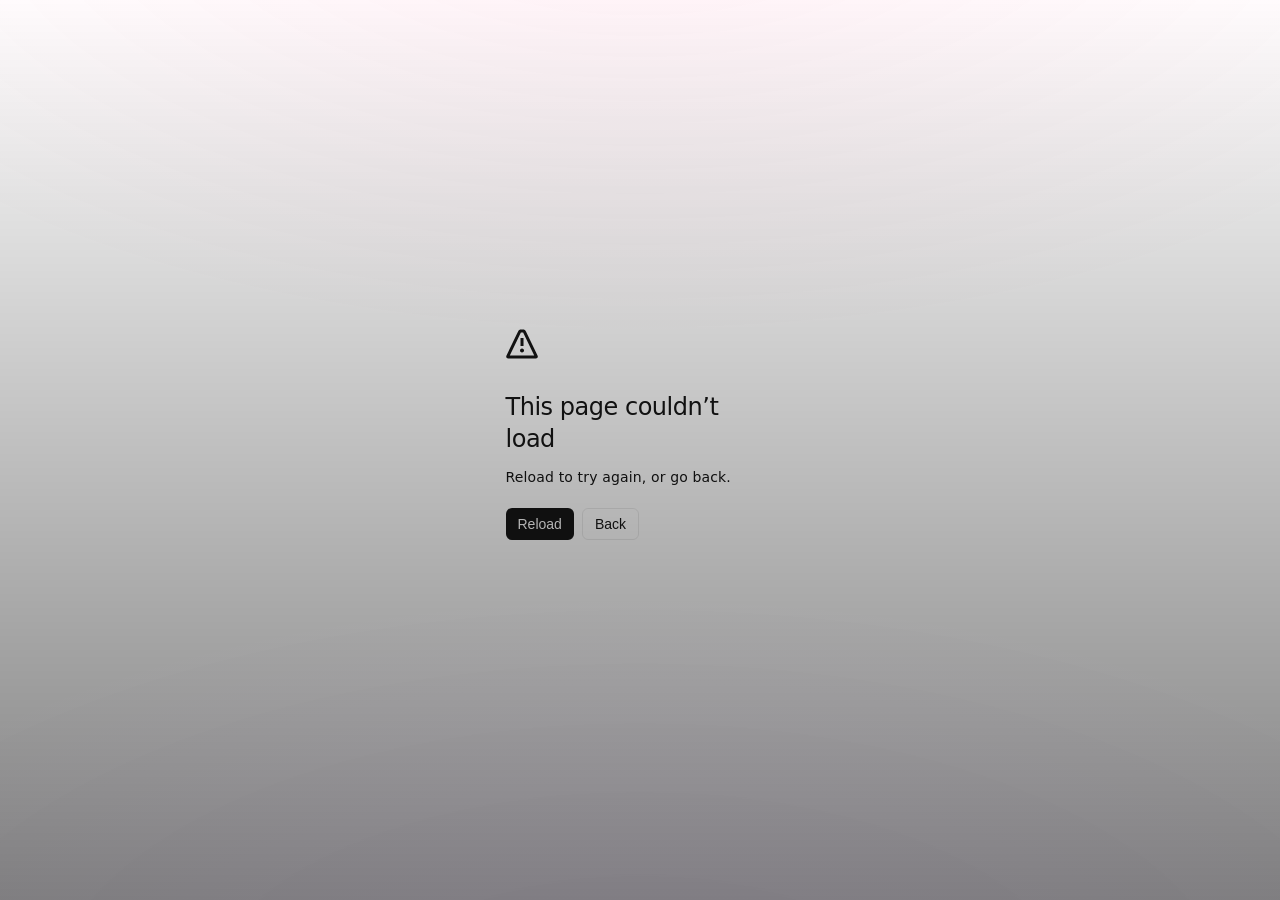
==== developers.html @ ccc4a50d "Rebuild: proper _next structure, all sections visible, rebranded to AVECOMP" ====
<!DOCTYPE html><html data-dpl-id="dpl_4vrrydsC8eCg8r6abQVV1kRPt4o2" lang="en" class="silkscreen_a22a62a6-module__aJgJsq__variable jetbrains_mono_f8290d5a-module__2Nw1lG__variable"><head><meta charSet="utf-8"/><meta name="viewport" content="width=device-width, initial-scale=1"/><link rel="preload" href="/_next/static/media/37f34e4fcce0f2d4-s.p.3dosikwwiz7p4.woff2" as="font" crossorigin="" type="font/woff2"/><link rel="preload" href="/_next/static/media/70bc3e132a0a741e-s.p.3t6q91iet4nsy.woff2" as="font" crossorigin="" type="font/woff2"/><link rel="preload" href="/_next/static/media/8ec783ae88469012-s.p.0twlw20dvfl-2.woff2" as="font" crossorigin="" type="font/woff2"/><link rel="stylesheet" href="/_next/static/chunks/0c4u307_1xtd0.css" data-precedence="next"/><link rel="preload" as="script" fetchPriority="low" href="/_next/static/chunks/10qk6v6416kh8.js"/><script src="/_next/static/chunks/27jktro2p5rq9.js" async=""></script><script src="/_next/static/chunks/2nykiepra7i1k.js" async=""></script><script src="/_next/static/chunks/1lla7pcicnp8l.js" async=""></script><script src="/_next/static/chunks/turbopack-0-gyr4a-q2vii.js" async=""></script><script src="/_next/static/chunks/0yl4ppgi7z8dh.js" async=""></script><script src="/_next/static/chunks/14mrh2-p_w84d.js" async=""></script><script src="/_next/static/chunks/1zsc6tpw-x_kq.js" async=""></script><meta name="next-size-adjust" content=""/><meta name="theme-color" content="#0a0410"/><title>Developers · AVECOMP</title><meta name="description" content="The AVECOMP API reference: every REST endpoint, the WebSocket worker protocol, the SSE TrainEvent sequence, code samples in curl / JS / python, and how to run a worker or self-host the coordinator."/><meta name="keywords" content="AVECOMP,decentralized fine-tuning,LoRA training network,GPU marketplace,$AVECOMP,pump.fun,distributed training"/><meta property="og:title" content="AVECOMP - Train your model on a GPU you don&#x27;t own"/><meta property="og:description" content="AVECOMP is a decentralized LoRA fine-tuning network. Submit a dataset and a base model; the network fine-tunes a LoRA on someone else&#x27;s GPU and streams the loss curve back. Settled in $AVECOMP on pump.fun."/><meta property="og:site_name" content="AVECOMP"/><meta property="og:locale" content="en_US"/><meta property="og:type" content="website"/><meta name="twitter:card" content="summary_large_image"/><meta name="twitter:title" content="AVECOMP - Train your model on a GPU you don&#x27;t own"/><meta name="twitter:description" content="AVECOMP is a decentralized LoRA fine-tuning network. Submit a dataset and a base model; the network fine-tunes a LoRA on someone else&#x27;s GPU and streams the loss curve back. Settled in $AVECOMP on pump.fun."/><link rel="icon" href="icon.png" sizes="256x256" type="image/png"/><link rel="apple-touch-icon" href="icon.png" sizes="180x180" type="image/png"/><script src="/_next/static/chunks/0cz1d0mv5g_q7.js" noModule=""></script></head><body><div hidden=""><!--$--><!--/$--></div><canvas class="rain" aria-hidden="true"></canvas><header class="nav"><div class="wrap nav-inner"><a class="logo" aria-label="AVECOMP home" href="index.html">AVECOMP<span class="sub">// GPU RWA</span></a><nav class="nav-links" aria-label="Primary"><a href="index.html">Home</a><a href="how-it-works.html">How it works</a><a href="run.html">Run</a><a class="active" aria-current="page" href="developers.html">Developers</a><a href="network.html">Network</a></nav><div class="nav-right"><a href="https://x.com/avecompcompute" target="_blank" rel="noreferrer" class="nav-social" aria-label="AVECOMP on X" title="@avecompcompute">𝕏</a><button class="btn btn-primary">connect wallet</button><button class="nav-toggle" aria-label="Toggle menu" aria-expanded="false">≡</button></div></div></header><main><section class="section" style="padding-top:48px"><div class="wrap"><p class="section-tag"><b>DEVELOPERS</b> · avecomp os v0.1 · api reference</p><h1 class="pixel page-title">BUILD ON AVECOMP</h1><p class="lead" style="max-width:72ch">Everything you need to submit runs, stream loss, list a GPU, and self-host the brain. The browser calls the same origin under <code>/v1/*</code>; the coordinator base URL is<!-- --> <code>http://localhost:8788</code> in dev. The network settles in <!-- -->AVEN<!-- --> on<!-- --> <!-- -->pump.fun<!-- -->.</p><div class="docs-layout" style="margin-top:40px"><nav class="docs-nav"><a href="#start">→ <!-- -->Quickstart</a><a href="#architecture">→ <!-- -->Architecture</a><a href="#rest">→ <!-- -->REST endpoints</a><a href="#sse">→ <!-- -->SSE: TrainEvent</a><a href="#ws">→ <!-- -->WS: worker protocol</a><a href="#samples">→ <!-- -->Code samples</a><a href="#worker">→ <!-- -->Run a worker</a><a href="#selfhost">→ <!-- -->Self-host</a><a href="#pricing">→ <!-- -->Pricing</a></nav><div class="prose"><h2 id="start">Quickstart</h2><p>Submit a run and read the streamed loss over SSE. The response is an event stream:<!-- --> <code>routing</code> → <code>progress</code>* → <code>artifact</code> →<!-- --> <code>usage</code> → <code>done</code> (or <code>error</code>).</p><div class="panel panel-pad api-code"><div class="api-code-head"><span>curl · POST /v1/train</span><button class="btn btn-ghost" style="font-size:11px;padding:6px 10px;border-color:var(--line)">copy</button></div><pre class="term-pre">curl -N -X POST http://localhost:8788/v1/train \
  -H &#x27;content-type: application/json&#x27; \
  -H &#x27;accept: text/event-stream&#x27; \
  -H &#x27;x-avecomp-wallet: 0xYOURWALLET&#x27; \
  -d &#x27;{
    &quot;model&quot;: &quot;aven-qwen-0.5b&quot;,
    &quot;dataset&quot;: [{&quot;prompt&quot;: &quot;hi&quot;, &quot;completion&quot;: &quot;hello there&quot;}],
    &quot;hyperparams&quot;: { &quot;epochs&quot;: 3, &quot;loraRank&quot;: 16 },
    &quot;stream&quot;: true
  }&#x27;</pre></div><h2 id="architecture">Architecture</h2><p>You never talk to a GPU directly. The coordinator is the privacy chokepoint - it strips your identity before dispatch, so the worker only ever sees a dataset URL and hyperparameters.</p><div class="panel panel-pad" style="overflow-x:auto"><pre class="schem">┌────────────────────────────────────────────────────────────────┐
│ YOU · client                                                   │
│ dataset.jsonl + base model + hyperparams                       │
└──────────────────────────────┬─────────────────────────────────┘
                               │  POST /v1/train   (SSE stream opens)
                               v
┌────────────────────────────────────────────────────────────────┐
│ COORDINATOR · the brain                                        │
│ holder-gate · acquire idle worker · relay · settle             │
│ privacy chokepoint - strips identity before dispatch           │
└──────────────────────────────┬─────────────────────────────────┘
                               │  assign DispatchedJob  (no wallet / no ip)
                               v
┌────────────────────────────────────────────────────────────────┐
│ GPU WORKER · someone else&#x27;s card                               │
│ pulls dataset · LoRA fine-tune · streams step + loss           │
└──────────────────────────────┬─────────────────────────────────┘
                               │  job_done  →  adapter.safetensors
                               v
┌────────────────────────────────────────────────────────────────┐
│ BACK TO YOU                                                    │
│ weights returned · dataset never persisted or logged           │
└────────────────────────────────────────────────────────────────┘</pre></div><h2 id="rest">REST endpoints</h2><p>All JSON. A missing or empty <code>x-avecomp-wallet</code> fails open while the token CA is unset, so the API is usable before launch.</p><div class="api-ep"><div class="api-ep-head"><span class="api-ep-methods"><span class="http-m get">GET</span></span><code class="api-ep-path">/health</code></div><p class="mut" style="font-size:13px;margin:10px 0 0">Liveness probe. Returns instantly whether or not any worker is connected.</p><div class="panel panel-pad api-code"><div class="api-code-head"><span>example response</span><button class="btn btn-ghost" style="font-size:11px;padding:6px 10px;border-color:var(--line)">copy</button></div><pre class="term-pre">{ &quot;status&quot;: &quot;ok&quot;, &quot;uptime&quot;: 128734 }</pre></div></div><div class="api-ep"><div class="api-ep-head"><span class="api-ep-methods"><span class="http-m get">GET</span></span><code class="api-ep-path">/v1/models</code></div><p class="mut" style="font-size:13px;margin:10px 0 0">The base-model registry plus whether at least one online worker can currently serve each one.</p><div class="panel panel-pad api-code"><div class="api-code-head"><span>example response</span><button class="btn btn-ghost" style="font-size:11px;padding:6px 10px;border-color:var(--line)">copy</button></div><pre class="term-pre">[
  {
    &quot;id&quot;: &quot;aven-qwen-0.5b&quot;,
    &quot;displayName&quot;: &quot;AVECOMP Qwen 0.5B&quot;,
    &quot;family&quot;: &quot;qwen2.5&quot;,
    &quot;params&quot;: 0.5,
    &quot;minVramGb&quot;: 6,
    &quot;pricePerGpuMinute&quot;: 4,
    &quot;available&quot;: true
  }
]</pre></div></div><div class="api-ep"><div class="api-ep-head"><span class="api-ep-methods"><span class="http-m get">GET</span></span><code class="api-ep-path">/v1/network</code></div><p class="mut" style="font-size:13px;margin:10px 0 0">Live worker-mesh snapshot: every worker plus aggregate online / idle / busy stats. Drives the Network page.</p><div class="panel panel-pad api-code"><div class="api-code-head"><span>example response</span><button class="btn btn-ghost" style="font-size:11px;padding:6px 10px;border-color:var(--line)">copy</button></div><pre class="term-pre">{
  &quot;workers&quot;: [
    {
      &quot;id&quot;: &quot;wk_9d2&quot;, &quot;label&quot;: &quot;marketplace&quot;, &quot;status&quot;: &quot;busy&quot;,
      &quot;region&quot;: &quot;us-west&quot;, &quot;runtime&quot;: &quot;cuda&quot;, &quot;gpu&quot;: &quot;A100 80GB&quot;, &quot;vramGb&quot;: 80,
      &quot;models&quot;: [&quot;aven-qwen-0.5b&quot;], &quot;throughput&quot;: { &quot;aven-qwen-0.5b&quot;: 88.0 },
      &quot;jobsCompleted&quot;: 812, &quot;lastSeen&quot;: 1720000000000
    }
  ],
  &quot;stats&quot;: {
    &quot;online&quot;: 6, &quot;idle&quot;: 3, &quot;busy&quot;: 3, &quot;totalJobs&quot;: 1801,
    &quot;modelsAvailable&quot;: [&quot;aven-qwen-0.5b&quot;, &quot;aven-llama-1b&quot;, &quot;aven-llama-3b&quot;],
    &quot;gpuSecondsServed&quot;: 4182540
  }
}</pre></div></div><div class="api-ep"><div class="api-ep-head"><span class="api-ep-methods"><span class="http-m get">GET</span></span><code class="api-ep-path">/v1/providers</code></div><p class="mut" style="font-size:13px;margin:10px 0 0">Provider leaderboard: jobs served, gpu-time, earnings, and current worker share (boosted when staked).</p><div class="panel panel-pad api-code"><div class="api-code-head"><span>example response</span><button class="btn btn-ghost" style="font-size:11px;padding:6px 10px;border-color:var(--line)">copy</button></div><pre class="term-pre">[
  {
    &quot;id&quot;: &quot;prov_north&quot;,
    &quot;jobsCompleted&quot;: 812, &quot;gpuSecondsServed&quot;: 1940220,
    &quot;earnings&quot;: 24806.4, &quot;hasActiveStake&quot;: true, &quot;workerShare&quot;: 0.85,
    &quot;workers&quot;: [ /* NetworkWorker[] */ ]
  }
]</pre></div></div><div class="api-ep"><div class="api-ep-head"><span class="api-ep-methods"><span class="http-m get">GET</span></span><code class="api-ep-path">/v1/usage</code></div><p class="mut" style="font-size:13px;margin:10px 0 0">Account credit balance plus the most recent settled jobs. Never includes dataset content.</p><table class="data api-params"><thead><tr><th>param</th><th>notes</th></tr></thead><tbody><tr><td class="ac" style="white-space:nowrap">account</td><td class="mut">the account/wallet to summarize (query string)</td></tr></tbody></table><div class="panel panel-pad api-code"><div class="api-code-head"><span>example response</span><button class="btn btn-ghost" style="font-size:11px;padding:6px 10px;border-color:var(--line)">copy</button></div><pre class="term-pre">{
  &quot;account&quot;: &quot;0xYOURWALLET&quot;,
  &quot;credits&quot;: 1284.66, &quot;jobsCompleted&quot;: 37, &quot;gpuSeconds&quot;: 51234,
  &quot;recentJobs&quot;: [
    {
      &quot;requestId&quot;: &quot;req_a1f&quot;, &quot;model&quot;: &quot;aven-qwen-0.5b&quot;, &quot;workerId&quot;: &quot;wk_9d2&quot;,
      &quot;trainSteps&quot;: 120, &quot;gpuSeconds&quot;: 138, &quot;finalLoss&quot;: 0.61, &quot;evalLoss&quot;: 0.63,
      &quot;credits&quot;: 9.2, &quot;adapterUri&quot;: &quot;avecomp://adapter/…&quot;, &quot;status&quot;: &quot;completed&quot;,
      &quot;createdAt&quot;: 1720000000000
    }
  ]
}</pre></div></div><div class="api-ep"><div class="api-ep-head"><span class="api-ep-methods"><span class="http-m get">GET</span><span class="http-m post">POST</span></span><code class="api-ep-path">/v1/stake</code></div><p class="mut" style="font-size:13px;margin:10px 0 0">Read the holder staking vault (GET), or stake / unstake (POST { account, amount }). Staking a worker&#x27;s account unlocks the boosted share.</p><table class="data api-params"><thead><tr><th>param</th><th>notes</th></tr></thead><tbody><tr><td class="ac" style="white-space:nowrap">account</td><td class="mut">GET query / POST body - the holder account</td></tr><tr><td class="ac" style="white-space:nowrap">amount</td><td class="mut">POST body - signed delta to stake (+) or unstake (−)</td></tr></tbody></table><div class="panel panel-pad api-code"><div class="api-code-head"><span>example response</span><button class="btn btn-ghost" style="font-size:11px;padding:6px 10px;border-color:var(--line)">copy</button></div><pre class="term-pre">{
  &quot;account&quot;: &quot;0xYOURWALLET&quot;,
  &quot;staked&quot;: 250000, &quot;totalStaked&quot;: 41820000, &quot;tier&quot;: &quot;boosted&quot;,
  &quot;baseShare&quot;: 0.7, &quot;boostedShare&quot;: 0.85,
  &quot;rewardsAccrued&quot;: 1284.66, &quot;rewardPool&quot;: 96540.2
}</pre></div></div><div class="api-ep"><div class="api-ep-head"><span class="api-ep-methods"><span class="http-m post">POST</span></span><code class="api-ep-path">/v1/train</code></div><p class="mut" style="font-size:13px;margin:10px 0 0">Submit a training job. With <code>accept: text/event-stream</code> the response is an SSE stream of <code>TrainEvent</code>s (see below). Body is a<!-- --> <code>TrainRequest</code>.</p><table class="data api-params"><thead><tr><th>param</th><th>notes</th></tr></thead><tbody><tr><td class="ac" style="white-space:nowrap">model</td><td class="mut">base-model id from /v1/models (required)</td></tr><tr><td class="ac" style="white-space:nowrap">dataset</td><td class="mut">inline [{prompt, completion}] for small runs</td></tr><tr><td class="ac" style="white-space:nowrap">datasetUrl</td><td class="mut">or a URL the worker pulls the jsonl from</td></tr><tr><td class="ac" style="white-space:nowrap">hyperparams</td><td class="mut">partial - omitted fields fall back to defaults</td></tr><tr><td class="ac" style="white-space:nowrap">stream</td><td class="mut">true to receive SSE (otherwise a single JSON summary)</td></tr></tbody></table><div class="panel panel-pad api-code"><div class="api-code-head"><span>example response</span><button class="btn btn-ghost" style="font-size:11px;padding:6px 10px;border-color:var(--line)">copy</button></div><pre class="term-pre">data: {&quot;type&quot;:&quot;routing&quot;,&quot;workerId&quot;:&quot;wk_9d2&quot;,&quot;workerLabel&quot;:&quot;marketplace&quot;,&quot;gpu&quot;:&quot;A100 80GB&quot;}
data: {&quot;type&quot;:&quot;progress&quot;,&quot;step&quot;:40,&quot;totalSteps&quot;:120,&quot;loss&quot;:1.42,&quot;etaMs&quot;:1800}
data: {&quot;type&quot;:&quot;artifact&quot;,&quot;adapterUri&quot;:&quot;avecomp://adapter/…&quot;,&quot;adapterBytes&quot;:18400000,&quot;evalLoss&quot;:0.63}
data: {&quot;type&quot;:&quot;usage&quot;,&quot;gpuSeconds&quot;:138,&quot;trainSteps&quot;:120,&quot;credits&quot;:9.2}
data: {&quot;type&quot;:&quot;done&quot;}</pre></div></div><div class="api-ep"><div class="api-ep-head"><span class="api-ep-methods"><span class="http-m get">GET</span></span><code class="api-ep-path">/v1/artifact/:id</code></div><p class="mut" style="font-size:13px;margin:10px 0 0">Stream the trained LoRA adapter (adapter.safetensors) back to the submitter. Binary body; the id comes from the artifact event&#x27;s adapterUri.</p><div class="panel panel-pad api-code"><div class="api-code-head"><span>example response</span><button class="btn btn-ghost" style="font-size:11px;padding:6px 10px;border-color:var(--line)">copy</button></div><pre class="term-pre">HTTP/1.1 200 OK
content-type: application/octet-stream
content-disposition: attachment; filename=&quot;adapter.safetensors&quot;
&lt; binary safetensors bytes &gt;</pre></div></div><div class="api-ep"><div class="api-ep-head"><span class="api-ep-methods"><span class="http-m get">GET</span></span><code class="api-ep-path">/v1/dataset/:id</code></div><p class="mut" style="font-size:13px;margin:10px 0 0">The short-lived internal URL a worker pulls a job&#x27;s dataset from. Hosted only for the run&#x27;s duration; never persisted to the ledger.</p><div class="panel panel-pad api-code"><div class="api-code-head"><span>example response</span><button class="btn btn-ghost" style="font-size:11px;padding:6px 10px;border-color:var(--line)">copy</button></div><pre class="term-pre">{&quot;prompt&quot;:&quot;…&quot;,&quot;completion&quot;:&quot;…&quot;}
{&quot;prompt&quot;:&quot;…&quot;,&quot;completion&quot;:&quot;…&quot;}   // jsonl, one example per line</pre></div></div><div class="api-ep"><div class="api-ep-head"><span class="api-ep-methods"><span class="http-m get">GET</span></span><code class="api-ep-path">/v1/access/challenge</code></div><p class="mut" style="font-size:13px;margin:10px 0 0">Get a nonce to sign for the holder gate. The wallet signs the returned message to prove ownership before submitting.</p><table class="data api-params"><thead><tr><th>param</th><th>notes</th></tr></thead><tbody><tr><td class="ac" style="white-space:nowrap">wallet</td><td class="mut">the wallet address requesting access</td></tr></tbody></table><div class="panel panel-pad api-code"><div class="api-code-head"><span>example response</span><button class="btn btn-ghost" style="font-size:11px;padding:6px 10px;border-color:var(--line)">copy</button></div><pre class="term-pre">{ &quot;nonce&quot;: &quot;a1f9…&quot;, &quot;message&quot;: &quot;AVECOMP access: sign nonce a1f9… to submit a run&quot; }</pre></div></div><div class="api-ep"><div class="api-ep-head"><span class="api-ep-methods"><span class="http-m get">GET</span></span><code class="api-ep-path">/v1/access/status</code></div><p class="mut" style="font-size:13px;margin:10px 0 0">Whether a wallet currently clears the hold-to-submit gate. Fails open (ok:true) while the token CA is unset.</p><table class="data api-params"><thead><tr><th>param</th><th>notes</th></tr></thead><tbody><tr><td class="ac" style="white-space:nowrap">wallet</td><td class="mut">the wallet address to check</td></tr></tbody></table><div class="panel panel-pad api-code"><div class="api-code-head"><span>example response</span><button class="btn btn-ghost" style="font-size:11px;padding:6px 10px;border-color:var(--line)">copy</button></div><pre class="term-pre">{ &quot;wallet&quot;: &quot;0xYOURWALLET&quot;, &quot;holds&quot;: 248500, &quot;required&quot;: 1000, &quot;ok&quot;: true }</pre></div></div><h2 id="sse">SSE - the TrainEvent sequence</h2><p>Each SSE <code>data:</code> line is one <code>TrainEvent</code>. A healthy run emits, in order:</p><ul><li><code>routing</code> - the worker + GPU your job landed on.</li><li><code>progress</code>* - repeated: <code>step</code>, <code>totalSteps</code>,<!-- --> <code>loss</code>, <code>etaMs</code>.</li><li><code>artifact</code> - <code>adapterUri</code>, <code>adapterBytes</code>,<!-- --> <code>evalLoss</code> (your quality receipt).</li><li><code>usage</code> - <code>gpuSeconds</code>, <code>trainSteps</code>,<!-- --> <code>credits</code> billed.</li><li><code>done</code> - terminal success (or <code>error</code> with a message).</li></ul><div class="panel panel-pad" style="overflow-x:auto"><pre class="schem">[1] SUBMIT     POST /v1/train  ·  dataset.jsonl + base model + hyperparams
     │
     v
[2] ROUTE      enforce holder-gate  ─&gt;  acquire idle eligible worker
     │                                  (selected by measured throughput)
     v
[3] TRAIN      the worker fine-tunes a LoRA · streams step + loss for minutes
     │
     │  loss 2.41 ┤▓▒░
     │       1.78 ┤   ▒▓▒░
     │       1.14 ┤       ░▒▓▒░
     │       0.79 ┤           ░▒▓▒▒░░___
     │       0.63 ┤                    ░▒░░________
     │            └────────────────────────────────────&gt; step
     v
[4] ADAPTER    eval loss = your quality receipt · adapter.safetensors uploaded
     │
     v
[5] SETTLE     credits = gpu_minutes × model_rate · one atomic tx, pump.fun
               worker keeps 70/85%  ·  holders 80% of margin  ·  treasury 20%</pre></div><h2 id="ws">WebSocket - the worker protocol</h2><p>Workers connect to <code>ws://localhost:<!-- -->8788<!-- -->/worker</code>. One JSON object per frame, discriminated by <code>type</code>. Heartbeats every<!-- --> <!-- -->5<!-- -->s; the coordinator waits up to<!-- --> <!-- -->30<!-- -->s for an idle worker before failing a submit.</p><div class="grid cols-2" style="gap:20px;align-items:start"><div><h3>Worker → Coordinator</h3><ul><li><code>register</code> - capabilities (gpu, vram, runtime, models, throughput).</li><li><code>heartbeat</code> - <code>{ status: idle | busy | offline }</code>.</li><li><code>benchmark_result</code> - measured samples/sec per model.</li><li><code>job_progress</code> - step, totalSteps, loss, etaMs.</li><li><code>job_done</code> - adapterUri, gpuSeconds, finalLoss, evalLoss.</li><li><code>job_error</code> - jobId + message.</li></ul></div><div><h3>Coordinator → Worker</h3><ul><li><code>registered</code> - the assigned <code>workerId</code>.</li><li><code>job_assign</code> - a <code>DispatchedJob</code> (no wallet / no IP).</li><li><code>cancel</code> - abort a running job by id.</li><li><code>ping</code> - keepalive.</li></ul></div></div><div class="panel panel-pad api-code"><div class="api-code-head"><span>DispatchedJob - what a worker actually receives</span><button class="btn btn-ghost" style="font-size:11px;padding:6px 10px;border-color:var(--line)">copy</button></div><pre class="term-pre">{
  &quot;jobId&quot;: &quot;job_7c3&quot;,
  &quot;model&quot;: &quot;aven-qwen-0.5b&quot;,
  &quot;backend&quot;: &quot;Qwen/Qwen2.5-0.5B-Instruct&quot;,
  &quot;datasetUrl&quot;: &quot;http://localhost:8788/v1/dataset/ds_a1f&quot;,
  &quot;datasetRows&quot;: 3,
  &quot;hyperparams&quot;: {
    &quot;epochs&quot;: 3, &quot;loraRank&quot;: 16,
    &quot;loraAlpha&quot;: 32, &quot;learningRate&quot;: 0.0002,
    &quot;batchSize&quot;: 2
  }
}</pre></div><h2 id="samples">Code samples</h2><h3>JavaScript (fetch + stream reader)</h3><div class="panel panel-pad api-code"><div class="api-code-head"><span>submit-and-stream.js</span><button class="btn btn-ghost" style="font-size:11px;padding:6px 10px;border-color:var(--line)">copy</button></div><pre class="term-pre">// The stream is a POST, so use fetch + a stream reader (not EventSource,
// which is GET-only). This is exactly what the live console does.
const res = await fetch(&quot;/v1/train&quot;, {
  method: &quot;POST&quot;,
  headers: { &quot;content-type&quot;: &quot;application/json&quot;, accept: &quot;text/event-stream&quot; },
  body: JSON.stringify({
    model: &quot;aven-qwen-0.5b&quot;,
    dataset: [{ prompt: &quot;hi&quot;, completion: &quot;hello there&quot; }],
    hyperparams: { epochs: 3, loraRank: 16 },
    stream: true,
  }),
})

const reader = res.body.getReader()
const dec = new TextDecoder()
let buf = &quot;&quot;
for (;;) {
  const { value, done } = await reader.read()
  if (done) break
  buf += dec.decode(value, { stream: true })
  const blocks = buf.split(&quot;\n\n&quot;)
  buf = blocks.pop() ?? &quot;&quot;
  for (const block of blocks) {
    const line = block.split(&quot;\n&quot;).find((l) =&gt; l.startsWith(&quot;data:&quot;))
    if (!line) continue
    const ev = JSON.parse(line.slice(5).trim()) // TrainEvent
    console.log(ev.type, ev)
  }
}

// For a GET SSE endpoint you would instead use:
//   const es = new EventSource(url); es.onmessage = (e) =&gt; JSON.parse(e.data)</pre></div><h3>Python (requests, streamed)</h3><div class="panel panel-pad api-code"><div class="api-code-head"><span>submit_and_stream.py</span><button class="btn btn-ghost" style="font-size:11px;padding:6px 10px;border-color:var(--line)">copy</button></div><pre class="term-pre">import json, requests

with requests.post(
    &quot;http://localhost:8788/v1/train&quot;,
    headers={&quot;content-type&quot;: &quot;application/json&quot;, &quot;accept&quot;: &quot;text/event-stream&quot;},
    json={
        &quot;model&quot;: &quot;aven-qwen-0.5b&quot;,
        &quot;dataset&quot;: [{&quot;prompt&quot;: &quot;hi&quot;, &quot;completion&quot;: &quot;hello there&quot;}],
        &quot;hyperparams&quot;: {&quot;epochs&quot;: 3, &quot;loraRank&quot;: 16},
        &quot;stream&quot;: True,
    },
    stream=True,
) as r:
    for line in r.iter_lines():
        if line and line.startswith(b&quot;data:&quot;):
            ev = json.loads(line[5:].strip())  # TrainEvent
            print(ev[&quot;type&quot;], ev)</pre></div><h2 id="worker">Run a worker</h2><p>A worker advertises which base models it can fine-tune (by VRAM) and earns<!-- --> <!-- -->70<!-- -->–<!-- -->85<!-- -->% of every job. The mock runtime needs no GPU; the Python runtime spawns a real trainer sidecar.</p><div class="panel panel-pad api-code"><div class="api-code-head"><span>run a worker</span><button class="btn btn-ghost" style="font-size:11px;padding:6px 10px;border-color:var(--line)">copy</button></div><pre class="term-pre"># mock runtime - no GPU, deterministic loss curve (dev / CI default)
AVECOMP_RUNTIME=mock npm run worker -- start --models aven-qwen-0.5b

# real GPU - install the trainer sidecar first, then serve
pip install -r packages/worker/trainer/requirements.txt
npm run worker -- start \
  --runtime python \
  --models aven-qwen-0.5b,aven-llama-1b,aven-llama-3b \
  --account acct_you \
  --label marketplace</pre></div><h2 id="selfhost">Self-host the coordinator</h2><p>The coordinator is the whole backend: an HTTP + WebSocket server on port<!-- --> <!-- -->8788<!-- -->. Point the web app at a hosted one with<!-- --> <code>COORDINATOR_HTTP_URL</code>.</p><div class="panel panel-pad api-code"><div class="api-code-head"><span>self-host</span><button class="btn btn-ghost" style="font-size:11px;padding:6px 10px;border-color:var(--line)">copy</button></div><pre class="term-pre"># clone + install the workspace (coordinator, worker, cli, web)
git clone &lt;repo&gt; avecomp &amp;&amp; cd avecomp &amp;&amp; npm install

# boot the coordinator (HTTP + WS on :8788) with a mock worker
npm run dev

# point the web app at a hosted coordinator instead of localhost
COORDINATOR_HTTP_URL=https://coord.example.com npm run web</pre></div><h2 id="pricing">Pricing &amp; settlement</h2><p><code>job_price = gpu_minutes × model_rate</code>. On completion the price is split in one atomic transaction:</p><div class="panel panel-pad" style="overflow-x:auto"><pre class="schem">JOB PRICE   =  gpu_minutes × model_rate                      (100%)
│
├──&gt;  WORKER REWARD ......... 70%     (85% when the worker is staked)
│
└──&gt;  PROTOCOL MARGIN ....... 30%     (15% when the worker is staked)
          │
          ├──&gt;  HOLDER POOL .... 80% of margin  ─&gt;  pro-rata to $AVECOMP holders
          │
          └──&gt;  TREASURY ....... 20% of margin  ─&gt;  ops · grants · runway</pre></div><p>The worker keeps <!-- -->70<!-- -->% (<!-- -->85<!-- -->% if staked); of the remaining margin,<!-- --> <!-- -->80<!-- -->% goes to the holder pool and the rest to the treasury. Steps are clamped at<!-- --> <code>5,000</code>. Nothing is minted - supply is fixed at <!-- -->1,000,000,000<!-- --> <!-- -->AVEN<!-- -->.</p></div></div></div></section><!--$--><!--/$--></main><footer class="footer"><div class="wrap"><p class="listening">avecomp is listening</p><div class="grid cols-4" style="gap:28px"><div><div class="logo" style="font-size:15px">AVECOMP</div><p class="muted-small" style="margin-top:10px;max-width:26ch">Train your model on a GPU you don&#x27;t own. The dataset never leaves the room; only the weights come back.</p><div style="display:flex;gap:16px;margin-top:14px"><a href="https://x.com/avecompcompute" target="_blank" rel="noreferrer" class="mut">Twitter ↗</a><a href="https://www.npmjs.com/package/avecomp" target="_blank" rel="noreferrer" class="mut">npm ↗</a></div></div><div><p class="section-tag">Product</p><p style="margin:4px 0"><a class="mut" href="how-it-works.html">How it works</a></p><p style="margin:4px 0"><a class="mut" href="run.html">Run a training job</a></p><p style="margin:4px 0"><a class="mut" href="network.html">The GPU network</a></p></div><div><p class="section-tag">Protocol</p><p style="margin:4px 0"><a class="mut" href="network.html">Providers &amp; staking</a></p><p style="margin:4px 0"><a class="mut" href="developers.html">Developers</a></p></div><div><p class="section-tag">Chain</p><p class="muted-small" style="margin:4px 0">AVEN<!-- --> · <!-- -->AVECOMP</p><p class="muted-small" style="margin:4px 0">pump.fun<!-- --> · id <!-- -->4663</p><p class="muted-small" style="margin:4px 0">supply <!-- -->1,000,000,000</p></div></div><hr class="rule"/><div class="muted-small" style="display:flex;justify-content:space-between;flex-wrap:wrap;gap:12px"><span>© <!-- -->2026<!-- --> AVECOMP · settled on pump.fun</span><span class="mag">weights are warm.</span></div></div></footer><div class="crt-scanlines" aria-hidden="true"></div><div class="crt-vignette" aria-hidden="true"></div><script src="/_next/static/chunks/10qk6v6416kh8.js" id="_R_" async=""></script><script>(self.__next_f=self.__next_f||[]).push([0])</script><script>self.__next_f.push([1,"1:\"$Sreact.fragment\"\n2:I[49788,[\"/_next/static/chunks/0yl4ppgi7z8dh.js?dpl=dpl_4vrrydsC8eCg8r6abQVV1kRPt4o2\",\"/_next/static/chunks/14mrh2-p_w84d.js?dpl=dpl_4vrrydsC8eCg8r6abQVV1kRPt4o2\"],\"CharRain\"]\n3:I[29508,[\"/_next/static/chunks/0yl4ppgi7z8dh.js?dpl=dpl_4vrrydsC8eCg8r6abQVV1kRPt4o2\",\"/_next/static/chunks/14mrh2-p_w84d.js?dpl=dpl_4vrrydsC8eCg8r6abQVV1kRPt4o2\"],\"Nav\"]\n4:I[39756,[\"/_next/static/chunks/0yl4ppgi7z8dh.js?dpl=dpl_4vrrydsC8eCg8r6abQVV1kRPt4o2\",\"/_next/static/chunks/14mrh2-p_w84d.js?dpl=dpl_4vrrydsC8eCg8r6abQVV1kRPt4o2\"],\"default\"]\n5:I[37457,[\"/_next/static/chunks/0yl4ppgi7z8dh.js?dpl=dpl_4vrrydsC8eCg8r6abQVV1kRPt4o2\",\"/_next/static/chunks/14mrh2-p_w84d.js?dpl=dpl_4vrrydsC8eCg8r6abQVV1kRPt4o2\"],\"default\"]\n6:I[22016,[\"/_next/static/chunks/0yl4ppgi7z8dh.js?dpl=dpl_4vrrydsC8eCg8r6abQVV1kRPt4o2\",\"/_next/static/chunks/14mrh2-p_w84d.js?dpl=dpl_4vrrydsC8eCg8r6abQVV1kRPt4o2\"],\"\"]\nb:I[68027,[\"/_next/static/chunks/0yl4ppgi7z8dh.js?dpl=dpl_4vrrydsC8eCg8r6abQVV1kRPt4o2\",\"/_next/static/chunks/14mrh2-p_w84d.js?dpl=dpl_4vrrydsC8eCg8r6abQVV1kRPt4o2\"],\"default\",1]\n:HL[\"/_next/static/chunks/0c4u307_1xtd0.css?dpl=dpl_4vrrydsC8eCg8r6abQVV1kRPt4o2\",\"style\"]\n:HL[\"/_next/static/media/37f34e4fcce0f2d4-s.p.3dosikwwiz7p4.woff2?dpl=dpl_4vrrydsC8eCg8r6abQVV1kRPt4o2\",\"font\",{\"crossOrigin\":\"\",\"type\":\"font/woff2\"}]\n:HL[\"/_next/static/media/70bc3e132a0a741e-s.p.3t6q91iet4nsy.woff2?dpl=dpl_4vrrydsC8eCg8r6abQVV1kRPt4o2\",\"font\",{\"crossOrigin\":\"\",\"type\":\"font/woff2\"}]\n:HL[\"/_next/static/media/8ec783ae88469012-s.p.0twlw20dvfl-2.woff2?dpl=dpl_4vrrydsC8eCg8r6abQVV1kRPt4o2\",\"font\",{\"crossOrigin\":\"\",\"type\":\"font/woff2\"}]\n"])</script><script>self.__next_f.push([1,"0:{\"P\":null,\"c\":[\"\",\"developers\"],\"q\":\"\",\"i\":false,\"f\":[[[\"\",{\"children\":[\"developers\",{\"children\":[\"__PAGE__\",{}]}]},\"$undefined\",\"$undefined\",16],[[\"$\",\"$1\",\"c\",{\"children\":[[[\"$\",\"link\",\"0\",{\"rel\":\"stylesheet\",\"href\":\"/_next/static/chunks/0c4u307_1xtd0.css?dpl=dpl_4vrrydsC8eCg8r6abQVV1kRPt4o2\",\"precedence\":\"next\",\"crossOrigin\":\"$undefined\",\"nonce\":\"$undefined\"}],[\"$\",\"script\",\"script-0\",{\"src\":\"/_next/static/chunks/0yl4ppgi7z8dh.js?dpl=dpl_4vrrydsC8eCg8r6abQVV1kRPt4o2\",\"async\":true,\"nonce\":\"$undefined\"}],[\"$\",\"script\",\"script-1\",{\"src\":\"/_next/static/chunks/14mrh2-p_w84d.js?dpl=dpl_4vrrydsC8eCg8r6abQVV1kRPt4o2\",\"async\":true,\"nonce\":\"$undefined\"}]],[\"$\",\"html\",null,{\"lang\":\"en\",\"className\":\"silkscreen_a22a62a6-module__aJgJsq__variable jetbrains_mono_f8290d5a-module__2Nw1lG__variable\",\"children\":[\"$\",\"body\",null,{\"children\":[[\"$\",\"$L2\",null,{}],[\"$\",\"$L3\",null,{}],[\"$\",\"main\",null,{\"children\":[\"$\",\"$L4\",null,{\"parallelRouterKey\":\"children\",\"error\":\"$undefined\",\"errorStyles\":\"$undefined\",\"errorScripts\":\"$undefined\",\"template\":[\"$\",\"$L5\",null,{}],\"templateStyles\":\"$undefined\",\"templateScripts\":\"$undefined\",\"notFound\":[[[\"$\",\"title\",null,{\"children\":\"404: This page could not be found.\"}],[\"$\",\"div\",null,{\"style\":{\"fontFamily\":\"system-ui,\\\"Segoe UI\\\",Roboto,Helvetica,Arial,sans-serif,\\\"Apple Color Emoji\\\",\\\"Segoe UI Emoji\\\"\",\"height\":\"100vh\",\"textAlign\":\"center\",\"display\":\"flex\",\"flexDirection\":\"column\",\"alignItems\":\"center\",\"justifyContent\":\"center\"},\"children\":[\"$\",\"div\",null,{\"children\":[[\"$\",\"style\",null,{\"dangerouslySetInnerHTML\":{\"__html\":\"body{color:#000;background:#fff;margin:0}.next-error-h1{border-right:1px solid rgba(0,0,0,.3)}@media (prefers-color-scheme:dark){body{color:#fff;background:#000}.next-error-h1{border-right:1px solid rgba(255,255,255,.3)}}\"}}],[\"$\",\"h1\",null,{\"className\":\"next-error-h1\",\"style\":{\"display\":\"inline-block\",\"margin\":\"0 20px 0 0\",\"padding\":\"0 23px 0 0\",\"fontSize\":24,\"fontWeight\":500,\"verticalAlign\":\"top\",\"lineHeight\":\"49px\"},\"children\":404}],[\"$\",\"div\",null,{\"style\":{\"display\":\"inline-block\"},\"children\":[\"$\",\"h2\",null,{\"style\":{\"fontSize\":14,\"fontWeight\":400,\"lineHeight\":\"49px\",\"margin\":0},\"children\":\"This page could not be found.\"}]}]]}]}]],[]],\"forbidden\":\"$undefined\",\"unauthorized\":\"$undefined\"}]}],[\"$\",\"footer\",null,{\"className\":\"footer\",\"children\":[\"$\",\"div\",null,{\"className\":\"wrap\",\"children\":[[\"$\",\"p\",null,{\"className\":\"listening\",\"children\":\"avecomp is listening\"}],[\"$\",\"div\",null,{\"className\":\"grid cols-4\",\"style\":{\"gap\":28},\"children\":[[\"$\",\"div\",null,{\"children\":[[\"$\",\"div\",null,{\"className\":\"logo\",\"style\":{\"fontSize\":15},\"children\":\"AVECOMP\"}],[\"$\",\"p\",null,{\"className\":\"muted-small\",\"style\":{\"marginTop\":10,\"maxWidth\":\"26ch\"},\"children\":\"Train your model on a GPU you don't own. The dataset never leaves the room; only the weights come back.\"}],[\"$\",\"div\",null,{\"style\":{\"display\":\"flex\",\"gap\":16,\"marginTop\":14},\"children\":[[\"$\",\"a\",null,{\"href\":\"https://x.com/avecompcompute\",\"target\":\"_blank\",\"rel\":\"noreferrer\",\"className\":\"mut\",\"children\":\"Twitter ↗\"}],[\"$\",\"a\",null,{\"href\":\"https://www.npmjs.com/package/avecomp\",\"target\":\"_blank\",\"rel\":\"noreferrer\",\"className\":\"mut\",\"children\":\"npm ↗\"}]]}]]}],[\"$\",\"div\",null,{\"children\":[[\"$\",\"p\",null,{\"className\":\"section-tag\",\"children\":\"Product\"}],[\"$\",\"p\",null,{\"style\":{\"margin\":\"4px 0\"},\"children\":[\"$\",\"$L6\",null,{\"href\":\"/how-it-works\",\"className\":\"mut\",\"children\":\"How it works\"}]}],[\"$\",\"p\",null,{\"style\":{\"margin\":\"4px 0\"},\"children\":[\"$\",\"$L6\",null,{\"href\":\"/run\",\"className\":\"mut\",\"children\":\"Run a training job\"}]}],[\"$\",\"p\",null,{\"style\":{\"margin\":\"4px 0\"},\"children\":[\"$\",\"$L6\",null,{\"href\":\"/network\",\"className\":\"mut\",\"children\":\"The GPU network\"}]}]]}],[\"$\",\"div\",null,{\"children\":[[\"$\",\"p\",null,{\"className\":\"section-tag\",\"children\":\"Protocol\"}],[\"$\",\"p\",null,{\"style\":{\"margin\":\"4px 0\"},\"children\":[\"$\",\"$L6\",null,{\"href\":\"/network\",\"className\":\"mut\",\"children\":\"Providers \u0026 staking\"}]}],[\"$\",\"p\",null,{\"style\":{\"margin\":\"4px 0\"},\"children\":[\"$\",\"$L6\",null,{\"href\":\"/developers\",\"className\":\"mut\",\"children\":\"Developers\"}]}]]}],[\"$\",\"div\",null,{\"children\":[[\"$\",\"p\",null,{\"className\":\"section-tag\",\"children\":\"Chain\"}],[\"$\",\"p\",null,{\"className\":\"muted-small\",\"style\":{\"margin\":\"4px 0\"},\"children\":[\"AVEN\",\" · \",\"AVECOMP\"]}],[\"$\",\"p\",null,{\"className\":\"muted-small\",\"style\":{\"margin\":\"4px 0\"},\"children\":[\"pump.fun\",\" · id \",4663]}],[\"$\",\"p\",null,{\"className\":\"muted-small\",\"style\":{\"margin\":\"4px 0\"},\"children\":[\"supply \",\"1,000,000,000\"]}]]}]]}],[\"$\",\"hr\",null,{\"className\":\"rule\"}],[\"$\",\"div\",null,{\"className\":\"muted-small\",\"style\":{\"display\":\"flex\",\"justifyContent\":\"space-between\",\"flexWrap\":\"wrap\",\"gap\":12},\"children\":[[\"$\",\"span\",null,{\"children\":[\"© \",2026,\" AVECOMP · settled on pump.fun\"]}],[\"$\",\"span\",null,{\"className\":\"mag\",\"children\":\"weights are warm.\"}]]}]]}]}],[[\"$\",\"div\",null,{\"className\":\"crt-scanlines\",\"aria-hidden\":true}],[\"$\",\"div\",null,{\"className\":\"crt-vignette\",\"aria-hidden\":true}]]]}]}]]}],{\"children\":[\"$L7\",{\"children\":[\"$L8\",{},null,false,null]},null,false,\"$@9\"]},null,false,null],\"$La\",false]],\"m\":\"$undefined\",\"G\":[\"$b\",[\"$Lc\"]],\"S\":true,\"h\":null,\"s\":\"$undefined\",\"l\":\"$undefined\",\"p\":\"$undefined\",\"d\":\"$undefined\"}\n"])</script><script>self.__next_f.push([1,"d:I[19756,[\"/_next/static/chunks/0yl4ppgi7z8dh.js?dpl=dpl_4vrrydsC8eCg8r6abQVV1kRPt4o2\",\"/_next/static/chunks/14mrh2-p_w84d.js?dpl=dpl_4vrrydsC8eCg8r6abQVV1kRPt4o2\",\"/_next/static/chunks/1zsc6tpw-x_kq.js?dpl=dpl_4vrrydsC8eCg8r6abQVV1kRPt4o2\"],\"CopyButton\"]\n36:I[97367,[\"/_next/static/chunks/0yl4ppgi7z8dh.js?dpl=dpl_4vrrydsC8eCg8r6abQVV1kRPt4o2\",\"/_next/static/chunks/14mrh2-p_w84d.js?dpl=dpl_4vrrydsC8eCg8r6abQVV1kRPt4o2\"],\"ViewportBoundary\"]\n38:I[97367,[\"/_next/static/chunks/0yl4ppgi7z8dh.js?dpl=dpl_4vrrydsC8eCg8r6abQVV1kRPt4o2\",\"/_next/static/chunks/14mrh2-p_w84d.js?dpl=dpl_4vrrydsC8eCg8r6abQVV1kRPt4o2\"],\"MetadataBoundary\"]\n39:\"$Sreact.suspense\"\n7:[\"$\",\"$1\",\"c\",{\"children\":[null,[\"$\",\"$L4\",null,{\"parallelRouterKey\":\"children\",\"error\":\"$undefined\",\"errorStyles\":\"$undefined\",\"errorScripts\":\"$undefined\",\"template\":[\"$\",\"$L5\",null,{}],\"templateStyles\":\"$undefined\",\"templateScripts\":\"$undefined\",\"notFound\":\"$undefined\",\"forbidden\":\"$undefined\",\"unauthorized\":\"$undefined\"}]]}]\ne:T9ff,"])</script><script>self.__next_f.push([1,"┌────────────────────────────────────────────────────────────────┐\n│ YOU · client                                                   │\n│ dataset.jsonl + base model + hyperparams                       │\n└──────────────────────────────┬─────────────────────────────────┘\n                               │  POST /v1/train   (SSE stream opens)\n                               v\n┌────────────────────────────────────────────────────────────────┐\n│ COORDINATOR · the brain                                        │\n│ holder-gate · acquire idle worker · relay · settle             │\n│ privacy chokepoint - strips identity before dispatch           │\n└──────────────────────────────┬─────────────────────────────────┘\n                               │  assign DispatchedJob  (no wallet / no ip)\n                               v\n┌────────────────────────────────────────────────────────────────┐\n│ GPU WORKER · someone else's card                               │\n│ pulls dataset · LoRA fine-tune · streams step + loss           │\n└──────────────────────────────┬─────────────────────────────────┘\n                               │  job_done  →  adapter.safetensors\n                               v\n┌────────────────────────────────────────────────────────────────┐\n│ BACK TO YOU                                                    │\n│ weights returned · dataset never persisted or logged           │\n└────────────────────────────────────────────────────────────────┘"])</script><script>self.__next_f.push([1,"8:[\"$\",\"$1\",\"c\",{\"children\":[[\"$\",\"section\",null,{\"className\":\"section\",\"style\":{\"paddingTop\":48},\"children\":[\"$\",\"div\",null,{\"className\":\"wrap\",\"children\":[[\"$\",\"p\",null,{\"className\":\"section-tag\",\"children\":[[\"$\",\"b\",null,{\"children\":\"DEVELOPERS\"}],\" · avecomp os v0.1 · api reference\"]}],[\"$\",\"h1\",null,{\"className\":\"pixel page-title\",\"children\":\"BUILD ON AVECOMP\"}],[\"$\",\"p\",null,{\"className\":\"lead\",\"style\":{\"maxWidth\":\"72ch\"},\"children\":[\"Everything you need to submit runs, stream loss, list a GPU, and self-host the brain. The browser calls the same origin under \",[\"$\",\"code\",null,{\"children\":\"/v1/*\"}],\"; the coordinator base URL is\",\" \",[\"$\",\"code\",null,{\"children\":\"http://localhost:8788\"}],\" in dev. The network settles in \",\"AVEN\",\" on\",\" \",\"pump.fun\",\".\"]}],[\"$\",\"div\",null,{\"className\":\"docs-layout\",\"style\":{\"marginTop\":40},\"children\":[[\"$\",\"nav\",null,{\"className\":\"docs-nav\",\"children\":[[\"$\",\"a\",\"start\",{\"href\":\"#start\",\"children\":[\"→ \",\"Quickstart\"]}],[\"$\",\"a\",\"architecture\",{\"href\":\"#architecture\",\"children\":[\"→ \",\"Architecture\"]}],[\"$\",\"a\",\"rest\",{\"href\":\"#rest\",\"children\":[\"→ \",\"REST endpoints\"]}],[\"$\",\"a\",\"sse\",{\"href\":\"#sse\",\"children\":[\"→ \",\"SSE: TrainEvent\"]}],[\"$\",\"a\",\"ws\",{\"href\":\"#ws\",\"children\":[\"→ \",\"WS: worker protocol\"]}],[\"$\",\"a\",\"samples\",{\"href\":\"#samples\",\"children\":[\"→ \",\"Code samples\"]}],[\"$\",\"a\",\"worker\",{\"href\":\"#worker\",\"children\":[\"→ \",\"Run a worker\"]}],[\"$\",\"a\",\"selfhost\",{\"href\":\"#selfhost\",\"children\":[\"→ \",\"Self-host\"]}],[\"$\",\"a\",\"pricing\",{\"href\":\"#pricing\",\"children\":[\"→ \",\"Pricing\"]}]]}],[\"$\",\"div\",null,{\"className\":\"prose\",\"children\":[[\"$\",\"h2\",null,{\"id\":\"start\",\"children\":\"Quickstart\"}],[\"$\",\"p\",null,{\"children\":[\"Submit a run and read the streamed loss over SSE. The response is an event stream:\",\" \",[\"$\",\"code\",null,{\"children\":\"routing\"}],\" → \",[\"$\",\"code\",null,{\"children\":\"progress\"}],\"* → \",[\"$\",\"code\",null,{\"children\":\"artifact\"}],\" →\",\" \",[\"$\",\"code\",null,{\"children\":\"usage\"}],\" → \",[\"$\",\"code\",null,{\"children\":\"done\"}],\" (or \",[\"$\",\"code\",null,{\"children\":\"error\"}],\").\"]}],[\"$\",\"div\",null,{\"className\":\"panel panel-pad api-code\",\"children\":[[\"$\",\"div\",null,{\"className\":\"api-code-head\",\"children\":[[\"$\",\"span\",null,{\"children\":\"curl · POST /v1/train\"}],[\"$\",\"$Ld\",null,{\"value\":\"curl -N -X POST http://localhost:8788/v1/train \\\\\\n  -H 'content-type: application/json' \\\\\\n  -H 'accept: text/event-stream' \\\\\\n  -H 'x-avecomp-wallet: 0xYOURWALLET' \\\\\\n  -d '{\\n    \\\"model\\\": \\\"aven-qwen-0.5b\\\",\\n    \\\"dataset\\\": [{\\\"prompt\\\": \\\"hi\\\", \\\"completion\\\": \\\"hello there\\\"}],\\n    \\\"hyperparams\\\": { \\\"epochs\\\": 3, \\\"loraRank\\\": 16 },\\n    \\\"stream\\\": true\\n  }'\"}]]}],[\"$\",\"pre\",null,{\"className\":\"term-pre\",\"children\":\"curl -N -X POST http://localhost:8788/v1/train \\\\\\n  -H 'content-type: application/json' \\\\\\n  -H 'accept: text/event-stream' \\\\\\n  -H 'x-avecomp-wallet: 0xYOURWALLET' \\\\\\n  -d '{\\n    \\\"model\\\": \\\"aven-qwen-0.5b\\\",\\n    \\\"dataset\\\": [{\\\"prompt\\\": \\\"hi\\\", \\\"completion\\\": \\\"hello there\\\"}],\\n    \\\"hyperparams\\\": { \\\"epochs\\\": 3, \\\"loraRank\\\": 16 },\\n    \\\"stream\\\": true\\n  }'\"}]]}],[\"$\",\"h2\",null,{\"id\":\"architecture\",\"children\":\"Architecture\"}],[\"$\",\"p\",null,{\"children\":\"You never talk to a GPU directly. The coordinator is the privacy chokepoint - it strips your identity before dispatch, so the worker only ever sees a dataset URL and hyperparameters.\"}],[\"$\",\"div\",null,{\"className\":\"panel panel-pad\",\"style\":{\"overflowX\":\"auto\"},\"children\":[\"$\",\"pre\",null,{\"className\":\"schem\",\"children\":\"$e\"}]}],\"$Lf\",\"$L10\",\"$L11\",\"$L12\",\"$L13\",\"$L14\",\"$L15\",\"$L16\",\"$L17\",\"$L18\",\"$L19\",\"$L1a\",\"$L1b\",\"$L1c\",\"$L1d\",\"$L1e\",\"$L1f\",\"$L20\",\"$L21\",\"$L22\",\"$L23\",\"$L24\",\"$L25\",\"$L26\",\"$L27\",\"$L28\",\"$L29\",\"$L2a\",\"$L2b\",\"$L2c\",\"$L2d\",\"$L2e\",\"$L2f\",\"$L30\",\"$L31\",\"$L32\"]}]]}]]}]}],[\"$L33\"],\"$L34\"]}]\n"])</script><script>self.__next_f.push([1,"35:[]\n9:\"$W35\"\na:[\"$\",\"$1\",\"h\",{\"children\":[null,[\"$\",\"$L36\",null,{\"children\":\"$L37\"}],[\"$\",\"div\",null,{\"hidden\":true,\"children\":[\"$\",\"$L38\",null,{\"children\":[\"$\",\"$39\",null,{\"name\":\"Next.Metadata\",\"children\":\"$L3a\"}]}]}],[\"$\",\"meta\",null,{\"name\":\"next-size-adjust\",\"content\":\"\"}]]}]\nc:[\"$\",\"link\",\"0\",{\"rel\":\"stylesheet\",\"href\":\"/_next/static/chunks/0c4u307_1xtd0.css?dpl=dpl_4vrrydsC8eCg8r6abQVV1kRPt4o2\",\"precedence\":\"next\",\"crossOrigin\":\"$undefined\",\"nonce\":\"$undefined\"}]\n"])</script><script>self.__next_f.push([1,"3d:I[97367,[\"/_next/static/chunks/0yl4ppgi7z8dh.js?dpl=dpl_4vrrydsC8eCg8r6abQVV1kRPt4o2\",\"/_next/static/chunks/14mrh2-p_w84d.js?dpl=dpl_4vrrydsC8eCg8r6abQVV1kRPt4o2\"],\"OutletBoundary\"]\nf:[\"$\",\"h2\",null,{\"id\":\"rest\",\"children\":\"REST endpoints\"}]\n10:[\"$\",\"p\",null,{\"children\":[\"All JSON. A missing or empty \",[\"$\",\"code\",null,{\"children\":\"x-avecomp-wallet\"}],\" fails open while the token CA is unset, so the API is usable before launch.\"]}]\n11:[\"$\",\"div\",null,{\"className\":\"api-ep\",\"children\":[[\"$\",\"div\",null,{\"className\":\"api-ep-head\",\"children\":[[\"$\",\"span\",null,{\"className\":\"api-ep-methods\",\"children\":[[\"$\",\"span\",\"GET\",{\"className\":\"http-m get\",\"children\":\"GET\"}]]}],[\"$\",\"code\",null,{\"className\":\"api-ep-path\",\"children\":\"/health\"}]]}],[\"$\",\"p\",null,{\"className\":\"mut\",\"style\":{\"fontSize\":13,\"margin\":\"10px 0 0\"},\"children\":\"Liveness probe. Returns instantly whether or not any worker is connected.\"}],\"$undefined\",[\"$\",\"div\",null,{\"className\":\"panel panel-pad api-code\",\"children\":[[\"$\",\"div\",null,{\"className\":\"api-code-head\",\"children\":[[\"$\",\"span\",null,{\"children\":\"example response\"}],[\"$\",\"$Ld\",null,{\"value\":\"{ \\\"status\\\": \\\"ok\\\", \\\"uptime\\\": 128734 }\"}]]}],[\"$\",\"pre\",null,{\"className\":\"term-pre\",\"children\":\"{ \\\"status\\\": \\\"ok\\\", \\\"uptime\\\": 128734 }\"}]]}]]}]\n12:[\"$\",\"div\",null,{\"className\":\"api-ep\",\"children\":[[\"$\",\"div\",null,{\"className\":\"api-ep-head\",\"children\":[[\"$\",\"span\",null,{\"className\":\"api-ep-methods\",\"children\":[[\"$\",\"span\",\"GET\",{\"className\":\"http-m get\",\"children\":\"GET\"}]]}],[\"$\",\"code\",null,{\"className\":\"api-ep-path\",\"children\":\"/v1/models\"}]]}],[\"$\",\"p\",null,{\"className\":\"mut\",\"style\":{\"fontSize\":13,\"margin\":\"10px 0 0\"},\"children\":\"The base-model registry plus whether at least one online worker can currently serve each one.\"}],\"$undefined\",[\"$\",\"div\",null,{\"className\":\"panel panel-pad api-code\",\"children\":[[\"$\",\"div\",null,{\"className\":\"api-code-head\",\"children\":[[\"$\",\"span\",null,{\"children\":\"example response\"}],[\"$\",\"$Ld\",null,{\"value\":\"[\\n  {\\n    \\\"id\\\": \\\"aven-qwen-0.5b\\\",\\n    \\\"displayName\\\": \\\"AVECOMP Qwen 0.5B\\\",\\n    \\\"family\\\": \\\"qwen2.5\\\",\\n    \\\"params\\\": 0.5,\\n    \\\"minVramGb\\\": 6,\\n    \\\"pricePerGpuMinute\\\": 4,\\n    \\\"available\\\": true\\n  }\\n]\"}]]}],[\"$\",\"pre\",null,{\"className\":\"term-pre\",\"children\":\"[\\n  {\\n    \\\"id\\\": \\\"aven-qwen-0.5b\\\",\\n    \\\"displayName\\\": \\\"AVECOMP Qwen 0.5B\\\",\\n    \\\"family\\\": \\\"qwen2.5\\\",\\n    \\\"params\\\": 0.5,\\n    \\\"minVramGb\\\": 6,\\n    \\\"pricePerGpuMinute\\\": 4,\\n    \\\"available\\\": true\\n  }\\n]\"}]]}]]}]\n"])</script><script>self.__next_f.push([1,"13:[\"$\",\"div\",null,{\"className\":\"api-ep\",\"children\":[[\"$\",\"div\",null,{\"className\":\"api-ep-head\",\"children\":[[\"$\",\"span\",null,{\"className\":\"api-ep-methods\",\"children\":[[\"$\",\"span\",\"GET\",{\"className\":\"http-m get\",\"children\":\"GET\"}]]}],[\"$\",\"code\",null,{\"className\":\"api-ep-path\",\"children\":\"/v1/network\"}]]}],[\"$\",\"p\",null,{\"className\":\"mut\",\"style\":{\"fontSize\":13,\"margin\":\"10px 0 0\"},\"children\":\"Live worker-mesh snapshot: every worker plus aggregate online / idle / busy stats. Drives the Network page.\"}],\"$undefined\",[\"$\",\"div\",null,{\"className\":\"panel panel-pad api-code\",\"children\":[[\"$\",\"div\",null,{\"className\":\"api-code-head\",\"children\":[[\"$\",\"span\",null,{\"children\":\"example response\"}],[\"$\",\"$Ld\",null,{\"value\":\"{\\n  \\\"workers\\\": [\\n    {\\n      \\\"id\\\": \\\"wk_9d2\\\", \\\"label\\\": \\\"marketplace\\\", \\\"status\\\": \\\"busy\\\",\\n      \\\"region\\\": \\\"us-west\\\", \\\"runtime\\\": \\\"cuda\\\", \\\"gpu\\\": \\\"A100 80GB\\\", \\\"vramGb\\\": 80,\\n      \\\"models\\\": [\\\"aven-qwen-0.5b\\\"], \\\"throughput\\\": { \\\"aven-qwen-0.5b\\\": 88.0 },\\n      \\\"jobsCompleted\\\": 812, \\\"lastSeen\\\": 1720000000000\\n    }\\n  ],\\n  \\\"stats\\\": {\\n    \\\"online\\\": 6, \\\"idle\\\": 3, \\\"busy\\\": 3, \\\"totalJobs\\\": 1801,\\n    \\\"modelsAvailable\\\": [\\\"aven-qwen-0.5b\\\", \\\"aven-llama-1b\\\", \\\"aven-llama-3b\\\"],\\n    \\\"gpuSecondsServed\\\": 4182540\\n  }\\n}\"}]]}],[\"$\",\"pre\",null,{\"className\":\"term-pre\",\"children\":\"{\\n  \\\"workers\\\": [\\n    {\\n      \\\"id\\\": \\\"wk_9d2\\\", \\\"label\\\": \\\"marketplace\\\", \\\"status\\\": \\\"busy\\\",\\n      \\\"region\\\": \\\"us-west\\\", \\\"runtime\\\": \\\"cuda\\\", \\\"gpu\\\": \\\"A100 80GB\\\", \\\"vramGb\\\": 80,\\n      \\\"models\\\": [\\\"aven-qwen-0.5b\\\"], \\\"throughput\\\": { \\\"aven-qwen-0.5b\\\": 88.0 },\\n      \\\"jobsCompleted\\\": 812, \\\"lastSeen\\\": 1720000000000\\n    }\\n  ],\\n  \\\"stats\\\": {\\n    \\\"online\\\": 6, \\\"idle\\\": 3, \\\"busy\\\": 3, \\\"totalJobs\\\": 1801,\\n    \\\"modelsAvailable\\\": [\\\"aven-qwen-0.5b\\\", \\\"aven-llama-1b\\\", \\\"aven-llama-3b\\\"],\\n    \\\"gpuSecondsServed\\\": 4182540\\n  }\\n}\"}]]}]]}]\n"])</script><script>self.__next_f.push([1,"14:[\"$\",\"div\",null,{\"className\":\"api-ep\",\"children\":[[\"$\",\"div\",null,{\"className\":\"api-ep-head\",\"children\":[[\"$\",\"span\",null,{\"className\":\"api-ep-methods\",\"children\":[[\"$\",\"span\",\"GET\",{\"className\":\"http-m get\",\"children\":\"GET\"}]]}],[\"$\",\"code\",null,{\"className\":\"api-ep-path\",\"children\":\"/v1/providers\"}]]}],[\"$\",\"p\",null,{\"className\":\"mut\",\"style\":{\"fontSize\":13,\"margin\":\"10px 0 0\"},\"children\":\"Provider leaderboard: jobs served, gpu-time, earnings, and current worker share (boosted when staked).\"}],\"$undefined\",[\"$\",\"div\",null,{\"className\":\"panel panel-pad api-code\",\"children\":[[\"$\",\"div\",null,{\"className\":\"api-code-head\",\"children\":[[\"$\",\"span\",null,{\"children\":\"example response\"}],[\"$\",\"$Ld\",null,{\"value\":\"[\\n  {\\n    \\\"id\\\": \\\"prov_north\\\",\\n    \\\"jobsCompleted\\\": 812, \\\"gpuSecondsServed\\\": 1940220,\\n    \\\"earnings\\\": 24806.4, \\\"hasActiveStake\\\": true, \\\"workerShare\\\": 0.85,\\n    \\\"workers\\\": [ /* NetworkWorker[] */ ]\\n  }\\n]\"}]]}],[\"$\",\"pre\",null,{\"className\":\"term-pre\",\"children\":\"[\\n  {\\n    \\\"id\\\": \\\"prov_north\\\",\\n    \\\"jobsCompleted\\\": 812, \\\"gpuSecondsServed\\\": 1940220,\\n    \\\"earnings\\\": 24806.4, \\\"hasActiveStake\\\": true, \\\"workerShare\\\": 0.85,\\n    \\\"workers\\\": [ /* NetworkWorker[] */ ]\\n  }\\n]\"}]]}]]}]\n"])</script><script>self.__next_f.push([1,"15:[\"$\",\"div\",null,{\"className\":\"api-ep\",\"children\":[[\"$\",\"div\",null,{\"className\":\"api-ep-head\",\"children\":[[\"$\",\"span\",null,{\"className\":\"api-ep-methods\",\"children\":[[\"$\",\"span\",\"GET\",{\"className\":\"http-m get\",\"children\":\"GET\"}]]}],[\"$\",\"code\",null,{\"className\":\"api-ep-path\",\"children\":\"/v1/usage\"}]]}],[\"$\",\"p\",null,{\"className\":\"mut\",\"style\":{\"fontSize\":13,\"margin\":\"10px 0 0\"},\"children\":\"Account credit balance plus the most recent settled jobs. Never includes dataset content.\"}],[\"$\",\"table\",null,{\"className\":\"data api-params\",\"children\":[[\"$\",\"thead\",null,{\"children\":[\"$\",\"tr\",null,{\"children\":[[\"$\",\"th\",null,{\"children\":\"param\"}],[\"$\",\"th\",null,{\"children\":\"notes\"}]]}]}],[\"$\",\"tbody\",null,{\"children\":[[\"$\",\"tr\",\"account\",{\"children\":[[\"$\",\"td\",null,{\"className\":\"ac\",\"style\":{\"whiteSpace\":\"nowrap\"},\"children\":\"account\"}],[\"$\",\"td\",null,{\"className\":\"mut\",\"children\":\"the account/wallet to summarize (query string)\"}]]}]]}]]}],[\"$\",\"div\",null,{\"className\":\"panel panel-pad api-code\",\"children\":[[\"$\",\"div\",null,{\"className\":\"api-code-head\",\"children\":[[\"$\",\"span\",null,{\"children\":\"example response\"}],[\"$\",\"$Ld\",null,{\"value\":\"{\\n  \\\"account\\\": \\\"0xYOURWALLET\\\",\\n  \\\"credits\\\": 1284.66, \\\"jobsCompleted\\\": 37, \\\"gpuSeconds\\\": 51234,\\n  \\\"recentJobs\\\": [\\n    {\\n      \\\"requestId\\\": \\\"req_a1f\\\", \\\"model\\\": \\\"aven-qwen-0.5b\\\", \\\"workerId\\\": \\\"wk_9d2\\\",\\n      \\\"trainSteps\\\": 120, \\\"gpuSeconds\\\": 138, \\\"finalLoss\\\": 0.61, \\\"evalLoss\\\": 0.63,\\n      \\\"credits\\\": 9.2, \\\"adapterUri\\\": \\\"avecomp://adapter/…\\\", \\\"status\\\": \\\"completed\\\",\\n      \\\"createdAt\\\": 1720000000000\\n    }\\n  ]\\n}\"}]]}],[\"$\",\"pre\",null,{\"className\":\"term-pre\",\"children\":\"{\\n  \\\"account\\\": \\\"0xYOURWALLET\\\",\\n  \\\"credits\\\": 1284.66, \\\"jobsCompleted\\\": 37, \\\"gpuSeconds\\\": 51234,\\n  \\\"recentJobs\\\": [\\n    {\\n      \\\"requestId\\\": \\\"req_a1f\\\", \\\"model\\\": \\\"aven-qwen-0.5b\\\", \\\"workerId\\\": \\\"wk_9d2\\\",\\n      \\\"trainSteps\\\": 120, \\\"gpuSeconds\\\": 138, \\\"finalLoss\\\": 0.61, \\\"evalLoss\\\": 0.63,\\n      \\\"credits\\\": 9.2, \\\"adapterUri\\\": \\\"avecomp://adapter/…\\\", \\\"status\\\": \\\"completed\\\",\\n      \\\"createdAt\\\": 1720000000000\\n    }\\n  ]\\n}\"}]]}]]}]\n"])</script><script>self.__next_f.push([1,"16:[\"$\",\"div\",null,{\"className\":\"api-ep\",\"children\":[[\"$\",\"div\",null,{\"className\":\"api-ep-head\",\"children\":[[\"$\",\"span\",null,{\"className\":\"api-ep-methods\",\"children\":[[\"$\",\"span\",\"GET\",{\"className\":\"http-m get\",\"children\":\"GET\"}],[\"$\",\"span\",\"POST\",{\"className\":\"http-m post\",\"children\":\"POST\"}]]}],[\"$\",\"code\",null,{\"className\":\"api-ep-path\",\"children\":\"/v1/stake\"}]]}],[\"$\",\"p\",null,{\"className\":\"mut\",\"style\":{\"fontSize\":13,\"margin\":\"10px 0 0\"},\"children\":\"Read the holder staking vault (GET), or stake / unstake (POST { account, amount }). Staking a worker's account unlocks the boosted share.\"}],[\"$\",\"table\",null,{\"className\":\"data api-params\",\"children\":[[\"$\",\"thead\",null,{\"children\":[\"$\",\"tr\",null,{\"children\":[[\"$\",\"th\",null,{\"children\":\"param\"}],[\"$\",\"th\",null,{\"children\":\"notes\"}]]}]}],[\"$\",\"tbody\",null,{\"children\":[[\"$\",\"tr\",\"account\",{\"children\":[[\"$\",\"td\",null,{\"className\":\"ac\",\"style\":{\"whiteSpace\":\"nowrap\"},\"children\":\"account\"}],[\"$\",\"td\",null,{\"className\":\"mut\",\"children\":\"GET query / POST body - the holder account\"}]]}],[\"$\",\"tr\",\"amount\",{\"children\":[[\"$\",\"td\",null,{\"className\":\"ac\",\"style\":{\"whiteSpace\":\"nowrap\"},\"children\":\"amount\"}],[\"$\",\"td\",null,{\"className\":\"mut\",\"children\":\"POST body - signed delta to stake (+) or unstake (−)\"}]]}]]}]]}],[\"$\",\"div\",null,{\"className\":\"panel panel-pad api-code\",\"children\":[[\"$\",\"div\",null,{\"className\":\"api-code-head\",\"children\":[[\"$\",\"span\",null,{\"children\":\"example response\"}],[\"$\",\"$Ld\",null,{\"value\":\"{\\n  \\\"account\\\": \\\"0xYOURWALLET\\\",\\n  \\\"staked\\\": 250000, \\\"totalStaked\\\": 41820000, \\\"tier\\\": \\\"boosted\\\",\\n  \\\"baseShare\\\": 0.7, \\\"boostedShare\\\": 0.85,\\n  \\\"rewardsAccrued\\\": 1284.66, \\\"rewardPool\\\": 96540.2\\n}\"}]]}],[\"$\",\"pre\",null,{\"className\":\"term-pre\",\"children\":\"{\\n  \\\"account\\\": \\\"0xYOURWALLET\\\",\\n  \\\"staked\\\": 250000, \\\"totalStaked\\\": 41820000, \\\"tier\\\": \\\"boosted\\\",\\n  \\\"baseShare\\\": 0.7, \\\"boostedShare\\\": 0.85,\\n  \\\"rewardsAccrued\\\": 1284.66, \\\"rewardPool\\\": 96540.2\\n}\"}]]}]]}]\n"])</script><script>self.__next_f.push([1,"17:[\"$\",\"div\",null,{\"className\":\"api-ep\",\"children\":[[\"$\",\"div\",null,{\"className\":\"api-ep-head\",\"children\":[[\"$\",\"span\",null,{\"className\":\"api-ep-methods\",\"children\":[[\"$\",\"span\",\"POST\",{\"className\":\"http-m post\",\"children\":\"POST\"}]]}],[\"$\",\"code\",null,{\"className\":\"api-ep-path\",\"children\":\"/v1/train\"}]]}],[\"$\",\"p\",null,{\"className\":\"mut\",\"style\":{\"fontSize\":13,\"margin\":\"10px 0 0\"},\"children\":[\"Submit a training job. With \",[\"$\",\"code\",null,{\"children\":\"accept: text/event-stream\"}],\" the response is an SSE stream of \",[\"$\",\"code\",null,{\"children\":\"TrainEvent\"}],\"s (see below). Body is a\",\" \",[\"$\",\"code\",null,{\"children\":\"TrainRequest\"}],\".\"]}],[\"$\",\"table\",null,{\"className\":\"data api-params\",\"children\":[[\"$\",\"thead\",null,{\"children\":[\"$\",\"tr\",null,{\"children\":[[\"$\",\"th\",null,{\"children\":\"param\"}],[\"$\",\"th\",null,{\"children\":\"notes\"}]]}]}],[\"$\",\"tbody\",null,{\"children\":[[\"$\",\"tr\",\"model\",{\"children\":[[\"$\",\"td\",null,{\"className\":\"ac\",\"style\":{\"whiteSpace\":\"nowrap\"},\"children\":\"model\"}],[\"$\",\"td\",null,{\"className\":\"mut\",\"children\":\"base-model id from /v1/models (required)\"}]]}],[\"$\",\"tr\",\"dataset\",{\"children\":[[\"$\",\"td\",null,{\"className\":\"ac\",\"style\":{\"whiteSpace\":\"nowrap\"},\"children\":\"dataset\"}],[\"$\",\"td\",null,{\"className\":\"mut\",\"children\":\"inline [{prompt, completion}] for small runs\"}]]}],[\"$\",\"tr\",\"datasetUrl\",{\"children\":[[\"$\",\"td\",null,{\"className\":\"ac\",\"style\":{\"whiteSpace\":\"nowrap\"},\"children\":\"datasetUrl\"}],[\"$\",\"td\",null,{\"className\":\"mut\",\"children\":\"or a URL the worker pulls the jsonl from\"}]]}],[\"$\",\"tr\",\"hyperparams\",{\"children\":[[\"$\",\"td\",null,{\"className\":\"ac\",\"style\":{\"whiteSpace\":\"nowrap\"},\"children\":\"hyperparams\"}],[\"$\",\"td\",null,{\"className\":\"mut\",\"children\":\"partial - omitted fields fall back to defaults\"}]]}],[\"$\",\"tr\",\"stream\",{\"children\":[[\"$\",\"td\",null,{\"className\":\"ac\",\"style\":{\"whiteSpace\":\"nowrap\"},\"children\":\"stream\"}],[\"$\",\"td\",null,{\"className\":\"mut\",\"children\":\"true to receive SSE (otherwise a single JSON summary)\"}]]}]]}]]}],[\"$\",\"div\",null,{\"className\":\"panel panel-pad api-code\",\"children\":[[\"$\",\"div\",null,{\"className\":\"api-code-head\",\"children\":[[\"$\",\"span\",null,{\"children\":\"example response\"}],[\"$\",\"$Ld\",null,{\"value\":\"data: {\\\"type\\\":\\\"routing\\\",\\\"workerId\\\":\\\"wk_9d2\\\",\\\"workerLabel\\\":\\\"marketplace\\\",\\\"gpu\\\":\\\"A100 80GB\\\"}\\ndata: {\\\"type\\\":\\\"progress\\\",\\\"step\\\":40,\\\"totalSteps\\\":120,\\\"loss\\\":1.42,\\\"etaMs\\\":1800}\\ndata: {\\\"type\\\":\\\"artifact\\\",\\\"adapterUri\\\":\\\"avecomp://adapter/…\\\",\\\"adapterBytes\\\":18400000,\\\"evalLoss\\\":0.63}\\ndata: {\\\"type\\\":\\\"usage\\\",\\\"gpuSeconds\\\":138,\\\"trainSteps\\\":120,\\\"credits\\\":9.2}\\ndata: {\\\"type\\\":\\\"done\\\"}\"}]]}],[\"$\",\"pre\",null,{\"className\":\"term-pre\",\"children\":\"data: {\\\"type\\\":\\\"routing\\\",\\\"workerId\\\":\\\"wk_9d2\\\",\\\"workerLabel\\\":\\\"marketplace\\\",\\\"gpu\\\":\\\"A100 80GB\\\"}\\ndata: {\\\"type\\\":\\\"progress\\\",\\\"step\\\":40,\\\"totalSteps\\\":120,\\\"loss\\\":1.42,\\\"etaMs\\\":1800}\\ndata: {\\\"type\\\":\\\"artifact\\\",\\\"adapterUri\\\":\\\"avecomp://adapter/…\\\",\\\"adapterBytes\\\":18400000,\\\"evalLoss\\\":0.63}\\ndata: {\\\"type\\\":\\\"usage\\\",\\\"gpuSeconds\\\":138,\\\"trainSteps\\\":120,\\\"credits\\\":9.2}\\ndata: {\\\"type\\\":\\\"done\\\"}\"}]]}]]}]\n"])</script><script>self.__next_f.push([1,"18:[\"$\",\"div\",null,{\"className\":\"api-ep\",\"children\":[[\"$\",\"div\",null,{\"className\":\"api-ep-head\",\"children\":[[\"$\",\"span\",null,{\"className\":\"api-ep-methods\",\"children\":[[\"$\",\"span\",\"GET\",{\"className\":\"http-m get\",\"children\":\"GET\"}]]}],[\"$\",\"code\",null,{\"className\":\"api-ep-path\",\"children\":\"/v1/artifact/:id\"}]]}],[\"$\",\"p\",null,{\"className\":\"mut\",\"style\":{\"fontSize\":13,\"margin\":\"10px 0 0\"},\"children\":\"Stream the trained LoRA adapter (adapter.safetensors) back to the submitter. Binary body; the id comes from the artifact event's adapterUri.\"}],\"$undefined\",[\"$\",\"div\",null,{\"className\":\"panel panel-pad api-code\",\"children\":[[\"$\",\"div\",null,{\"className\":\"api-code-head\",\"children\":[[\"$\",\"span\",null,{\"children\":\"example response\"}],[\"$\",\"$Ld\",null,{\"value\":\"HTTP/1.1 200 OK\\ncontent-type: application/octet-stream\\ncontent-disposition: attachment; filename=\\\"adapter.safetensors\\\"\\n\u003c binary safetensors bytes \u003e\"}]]}],[\"$\",\"pre\",null,{\"className\":\"term-pre\",\"children\":\"HTTP/1.1 200 OK\\ncontent-type: application/octet-stream\\ncontent-disposition: attachment; filename=\\\"adapter.safetensors\\\"\\n\u003c binary safetensors bytes \u003e\"}]]}]]}]\n19:[\"$\",\"div\",null,{\"className\":\"api-ep\",\"children\":[[\"$\",\"div\",null,{\"className\":\"api-ep-head\",\"children\":[[\"$\",\"span\",null,{\"className\":\"api-ep-methods\",\"children\":[[\"$\",\"span\",\"GET\",{\"className\":\"http-m get\",\"children\":\"GET\"}]]}],[\"$\",\"code\",null,{\"className\":\"api-ep-path\",\"children\":\"/v1/dataset/:id\"}]]}],[\"$\",\"p\",null,{\"className\":\"mut\",\"style\":{\"fontSize\":13,\"margin\":\"10px 0 0\"},\"children\":\"The short-lived internal URL a worker pulls a job's dataset from. Hosted only for the run's duration; never persisted to the ledger.\"}],\"$undefined\",[\"$\",\"div\",null,{\"className\":\"panel panel-pad api-code\",\"children\":[[\"$\",\"div\",null,{\"className\":\"api-code-head\",\"children\":[[\"$\",\"span\",null,{\"children\":\"example response\"}],[\"$\",\"$Ld\",null,{\"value\":\"{\\\"prompt\\\":\\\"…\\\",\\\"completion\\\":\\\"…\\\"}\\n{\\\"prompt\\\":\\\"…\\\",\\\"completion\\\":\\\"…\\\"}   // jsonl, one example per line\"}]]}],[\"$\",\"pre\",null,{\"className\":\"term-pre\",\"children\":\"{\\\"prompt\\\":\\\"…\\\",\\\"completion\\\":\\\"…\\\"}\\n{\\\"prompt\\\":\\\"…\\\",\\\"completion\\\":\\\"…\\\"}   // jsonl, one example per line\"}]]}]]}]\n"])</script><script>self.__next_f.push([1,"1a:[\"$\",\"div\",null,{\"className\":\"api-ep\",\"children\":[[\"$\",\"div\",null,{\"className\":\"api-ep-head\",\"children\":[[\"$\",\"span\",null,{\"className\":\"api-ep-methods\",\"children\":[[\"$\",\"span\",\"GET\",{\"className\":\"http-m get\",\"children\":\"GET\"}]]}],[\"$\",\"code\",null,{\"className\":\"api-ep-path\",\"children\":\"/v1/access/challenge\"}]]}],[\"$\",\"p\",null,{\"className\":\"mut\",\"style\":{\"fontSize\":13,\"margin\":\"10px 0 0\"},\"children\":\"Get a nonce to sign for the holder gate. The wallet signs the returned message to prove ownership before submitting.\"}],[\"$\",\"table\",null,{\"className\":\"data api-params\",\"children\":[[\"$\",\"thead\",null,{\"children\":[\"$\",\"tr\",null,{\"children\":[[\"$\",\"th\",null,{\"children\":\"param\"}],[\"$\",\"th\",null,{\"children\":\"notes\"}]]}]}],[\"$\",\"tbody\",null,{\"children\":[[\"$\",\"tr\",\"wallet\",{\"children\":[[\"$\",\"td\",null,{\"className\":\"ac\",\"style\":{\"whiteSpace\":\"nowrap\"},\"children\":\"wallet\"}],[\"$\",\"td\",null,{\"className\":\"mut\",\"children\":\"the wallet address requesting access\"}]]}]]}]]}],[\"$\",\"div\",null,{\"className\":\"panel panel-pad api-code\",\"children\":[[\"$\",\"div\",null,{\"className\":\"api-code-head\",\"children\":[[\"$\",\"span\",null,{\"children\":\"example response\"}],[\"$\",\"$Ld\",null,{\"value\":\"{ \\\"nonce\\\": \\\"a1f9…\\\", \\\"message\\\": \\\"AVECOMP access: sign nonce a1f9… to submit a run\\\" }\"}]]}],[\"$\",\"pre\",null,{\"className\":\"term-pre\",\"children\":\"{ \\\"nonce\\\": \\\"a1f9…\\\", \\\"message\\\": \\\"AVECOMP access: sign nonce a1f9… to submit a run\\\" }\"}]]}]]}]\n"])</script><script>self.__next_f.push([1,"1b:[\"$\",\"div\",null,{\"className\":\"api-ep\",\"children\":[[\"$\",\"div\",null,{\"className\":\"api-ep-head\",\"children\":[[\"$\",\"span\",null,{\"className\":\"api-ep-methods\",\"children\":[[\"$\",\"span\",\"GET\",{\"className\":\"http-m get\",\"children\":\"GET\"}]]}],[\"$\",\"code\",null,{\"className\":\"api-ep-path\",\"children\":\"/v1/access/status\"}]]}],[\"$\",\"p\",null,{\"className\":\"mut\",\"style\":{\"fontSize\":13,\"margin\":\"10px 0 0\"},\"children\":\"Whether a wallet currently clears the hold-to-submit gate. Fails open (ok:true) while the token CA is unset.\"}],[\"$\",\"table\",null,{\"className\":\"data api-params\",\"children\":[[\"$\",\"thead\",null,{\"children\":[\"$\",\"tr\",null,{\"children\":[[\"$\",\"th\",null,{\"children\":\"param\"}],[\"$\",\"th\",null,{\"children\":\"notes\"}]]}]}],[\"$\",\"tbody\",null,{\"children\":[[\"$\",\"tr\",\"wallet\",{\"children\":[[\"$\",\"td\",null,{\"className\":\"ac\",\"style\":{\"whiteSpace\":\"nowrap\"},\"children\":\"wallet\"}],[\"$\",\"td\",null,{\"className\":\"mut\",\"children\":\"the wallet address to check\"}]]}]]}]]}],[\"$\",\"div\",null,{\"className\":\"panel panel-pad api-code\",\"children\":[[\"$\",\"div\",null,{\"className\":\"api-code-head\",\"children\":[[\"$\",\"span\",null,{\"children\":\"example response\"}],[\"$\",\"$Ld\",null,{\"value\":\"{ \\\"wallet\\\": \\\"0xYOURWALLET\\\", \\\"holds\\\": 248500, \\\"required\\\": 1000, \\\"ok\\\": true }\"}]]}],[\"$\",\"pre\",null,{\"className\":\"term-pre\",\"children\":\"{ \\\"wallet\\\": \\\"0xYOURWALLET\\\", \\\"holds\\\": 248500, \\\"required\\\": 1000, \\\"ok\\\": true }\"}]]}]]}]\n"])</script><script>self.__next_f.push([1,"1c:[\"$\",\"h2\",null,{\"id\":\"sse\",\"children\":\"SSE - the TrainEvent sequence\"}]\n1d:[\"$\",\"p\",null,{\"children\":[\"Each SSE \",[\"$\",\"code\",null,{\"children\":\"data:\"}],\" line is one \",[\"$\",\"code\",null,{\"children\":\"TrainEvent\"}],\". A healthy run emits, in order:\"]}]\n1e:[\"$\",\"ul\",null,{\"children\":[[\"$\",\"li\",null,{\"children\":[[\"$\",\"code\",null,{\"children\":\"routing\"}],\" - the worker + GPU your job landed on.\"]}],[\"$\",\"li\",null,{\"children\":[[\"$\",\"code\",null,{\"children\":\"progress\"}],\"* - repeated: \",[\"$\",\"code\",null,{\"children\":\"step\"}],\", \",[\"$\",\"code\",null,{\"children\":\"totalSteps\"}],\",\",\" \",[\"$\",\"code\",null,{\"children\":\"loss\"}],\", \",[\"$\",\"code\",null,{\"children\":\"etaMs\"}],\".\"]}],[\"$\",\"li\",null,{\"children\":[[\"$\",\"code\",null,{\"children\":\"artifact\"}],\" - \",[\"$\",\"code\",null,{\"children\":\"adapterUri\"}],\", \",[\"$\",\"code\",null,{\"children\":\"adapterBytes\"}],\",\",\" \",[\"$\",\"code\",null,{\"children\":\"evalLoss\"}],\" (your quality receipt).\"]}],[\"$\",\"li\",null,{\"children\":[[\"$\",\"code\",null,{\"children\":\"usage\"}],\" - \",[\"$\",\"code\",null,{\"children\":\"gpuSeconds\"}],\", \",[\"$\",\"code\",null,{\"children\":\"trainSteps\"}],\",\",\" \",[\"$\",\"code\",null,{\"children\":\"credits\"}],\" billed.\"]}],[\"$\",\"li\",null,{\"children\":[[\"$\",\"code\",null,{\"children\":\"done\"}],\" - terminal success (or \",[\"$\",\"code\",null,{\"children\":\"error\"}],\" with a message).\"]}]]}]\n1f:[\"$\",\"div\",null,{\"className\":\"panel panel-pad\",\"style\":{\"overflowX\":\"auto\"},\"children\":[\"$\",\"pre\",null,{\"className\":\"schem\",\"children\":\"[1] SUBMIT     POST /v1/train  ·  dataset.jsonl + base model + hyperparams\\n     │\\n     v\\n[2] ROUTE      enforce holder-gate  ─\u003e  acquire idle eligible worker\\n     │                                  (selected by measured throughput)\\n     v\\n[3] TRAIN      the worker fine-tunes a LoRA · streams step + loss for minutes\\n     │\\n     │  loss 2.41 ┤▓▒░\\n     │       1.78 ┤   ▒▓▒░\\n     │       1.14 ┤       ░▒▓▒░\\n     │       0.79 ┤           ░▒▓▒▒░░___\\n     │       0.63 ┤                    ░▒░░________\\n     │            └────────────────────────────────────\u003e step\\n     v\\n[4] ADAPTER    eval loss = your quality receipt · adapter.safetensors uploaded\\n     │\\n     v\\n[5] SETTLE     credits = gpu_minutes × model_rate · one atomic tx, pump.fun\\n               worker keeps 70/85%  ·  holders 80% of margin  ·  treasury 20%\"}]}]\n20:[\"$\",\"h2\",null,{\"id\":\"ws\",\"children\":\"WebSocket - the worker protocol\"}]\n21:[\"$\",\"p\",null,{\"children\":[\"Workers connect to \",[\"$\",\"code\",null,{\"children\":[\"ws://localhost:\",8788,\"/worker\"]}],\". One JSON object per frame, discriminated by \",[\"$\",\"code\",null,{\"children\":\"type\"}],\". Heartbeats every\",\" \",5,\"s; the coordinator waits up to\",\" \",30,\"s for an idle worker before failing a submit.\"]}]\n"])</script><script>self.__next_f.push([1,"22:[\"$\",\"div\",null,{\"className\":\"grid cols-2\",\"style\":{\"gap\":20,\"alignItems\":\"start\"},\"children\":[[\"$\",\"div\",null,{\"children\":[[\"$\",\"h3\",null,{\"children\":\"Worker → Coordinator\"}],[\"$\",\"ul\",null,{\"children\":[[\"$\",\"li\",null,{\"children\":[[\"$\",\"code\",null,{\"children\":\"register\"}],\" - capabilities (gpu, vram, runtime, models, throughput).\"]}],[\"$\",\"li\",null,{\"children\":[[\"$\",\"code\",null,{\"children\":\"heartbeat\"}],\" - \",[\"$\",\"code\",null,{\"children\":\"{ status: idle | busy | offline }\"}],\".\"]}],[\"$\",\"li\",null,{\"children\":[[\"$\",\"code\",null,{\"children\":\"benchmark_result\"}],\" - measured samples/sec per model.\"]}],[\"$\",\"li\",null,{\"children\":[[\"$\",\"code\",null,{\"children\":\"job_progress\"}],\" - step, totalSteps, loss, etaMs.\"]}],[\"$\",\"li\",null,{\"children\":[[\"$\",\"code\",null,{\"children\":\"job_done\"}],\" - adapterUri, gpuSeconds, finalLoss, evalLoss.\"]}],[\"$\",\"li\",null,{\"children\":[[\"$\",\"code\",null,{\"children\":\"job_error\"}],\" - jobId + message.\"]}]]}]]}],[\"$\",\"div\",null,{\"children\":[[\"$\",\"h3\",null,{\"children\":\"Coordinator → Worker\"}],[\"$\",\"ul\",null,{\"children\":[[\"$\",\"li\",null,{\"children\":[[\"$\",\"code\",null,{\"children\":\"registered\"}],\" - the assigned \",[\"$\",\"code\",null,{\"children\":\"workerId\"}],\".\"]}],[\"$\",\"li\",null,{\"children\":[[\"$\",\"code\",null,{\"children\":\"job_assign\"}],\" - a \",[\"$\",\"code\",null,{\"children\":\"DispatchedJob\"}],\" (no wallet / no IP).\"]}],[\"$\",\"li\",null,{\"children\":[[\"$\",\"code\",null,{\"children\":\"cancel\"}],\" - abort a running job by id.\"]}],[\"$\",\"li\",null,{\"children\":[[\"$\",\"code\",null,{\"children\":\"ping\"}],\" - keepalive.\"]}]]}]]}]]}]\n"])</script><script>self.__next_f.push([1,"23:[\"$\",\"div\",null,{\"className\":\"panel panel-pad api-code\",\"children\":[[\"$\",\"div\",null,{\"className\":\"api-code-head\",\"children\":[[\"$\",\"span\",null,{\"children\":\"DispatchedJob - what a worker actually receives\"}],[\"$\",\"$Ld\",null,{\"value\":\"{\\n  \\\"jobId\\\": \\\"job_7c3\\\",\\n  \\\"model\\\": \\\"aven-qwen-0.5b\\\",\\n  \\\"backend\\\": \\\"Qwen/Qwen2.5-0.5B-Instruct\\\",\\n  \\\"datasetUrl\\\": \\\"http://localhost:8788/v1/dataset/ds_a1f\\\",\\n  \\\"datasetRows\\\": 3,\\n  \\\"hyperparams\\\": {\\n    \\\"epochs\\\": 3, \\\"loraRank\\\": 16,\\n    \\\"loraAlpha\\\": 32, \\\"learningRate\\\": 0.0002,\\n    \\\"batchSize\\\": 2\\n  }\\n}\"}]]}],[\"$\",\"pre\",null,{\"className\":\"term-pre\",\"children\":\"{\\n  \\\"jobId\\\": \\\"job_7c3\\\",\\n  \\\"model\\\": \\\"aven-qwen-0.5b\\\",\\n  \\\"backend\\\": \\\"Qwen/Qwen2.5-0.5B-Instruct\\\",\\n  \\\"datasetUrl\\\": \\\"http://localhost:8788/v1/dataset/ds_a1f\\\",\\n  \\\"datasetRows\\\": 3,\\n  \\\"hyperparams\\\": {\\n    \\\"epochs\\\": 3, \\\"loraRank\\\": 16,\\n    \\\"loraAlpha\\\": 32, \\\"learningRate\\\": 0.0002,\\n    \\\"batchSize\\\": 2\\n  }\\n}\"}]]}]\n24:[\"$\",\"h2\",null,{\"id\":\"samples\",\"children\":\"Code samples\"}]\n25:[\"$\",\"h3\",null,{\"children\":\"JavaScript (fetch + stream reader)\"}]\n3b:T436,// The stream is a POST, so use fetch + a stream reader (not EventSource,\n// which is GET-only). This is exactly what the live console does.\nconst res = await fetch(\"/v1/train\", {\n  method: \"POST\",\n  headers: { \"content-type\": \"application/json\", accept: \"text/event-stream\" },\n  body: JSON.stringify({\n    model: \"aven-qwen-0.5b\",\n    dataset: [{ prompt: \"hi\", completion: \"hello there\" }],\n    hyperparams: { epochs: 3, loraRank: 16 },\n    stream: true,\n  }),\n})\n\nconst reader = res.body.getReader()\nconst dec = new TextDecoder()\nlet buf = \"\"\nfor (;;) {\n  const { value, done } = await reader.read()\n  if (done) break\n  buf += dec.decode(value, { stream: true })\n  const blocks = buf.split(\"\\n\\n\")\n  buf = blocks.pop() ?? \"\"\n  for (const block of blocks) {\n    const line = block.split(\"\\n\").find((l) =\u003e l.startsWith(\"data:\"))\n    if (!line) continue\n    const ev = JSON.parse(line.slice(5).trim()) // TrainEvent\n    console.log(ev.type, ev)\n  }\n}\n\n// For a GET SSE endpoint you would instead use:\n//   const es = new EventSource(url); es.onmessage = (e) =\u003e JSON.parse(e.data)3c:T436,// The stream is a POST, so use fetch + a stream reader (not EventSource,\n// which is GET-only). This is exactly what the live console does.\nconst res = await fetch(\"/v1/train\", {\n  method: \"POST\",\n  headers: { \"content-type\": \"application/json\", accept: \"text/event-stream\" },\n  body: JSON.stringify({\n    model: \"aven-qwen-0.5b\",\n    dataset: [{ prompt: \"hi\", completion: \"hello there\" }],\n    hyperparams: { epochs: 3, loraRank: 16 },\n    stream: true,\n  }),\n})\n\nconst reader = res.body.getReader()\nconst dec = new TextDecoder()\nlet buf = \"\"\nfor (;;) {\n  const { value, done } = await reader.read()\n  if (done) break\n  buf += dec.decode(value, { stream: true })\n  const blocks = buf.split(\"\\n\\n\")\n  buf = blocks.pop() ?? \"\"\n  for (const block of blocks) {\n    const line = block.split(\"\\n\").find((l) =\u003e l.startsWith(\"data:\"))\n    if (!line) continue\n    const ev = JSON.parse(line.slice(5).trim()) // TrainEvent\n    console.log(ev.type, ev)\n  }\n}\n\n// For a GET SSE endpoint you would instead use:\n//   const es = new EventSource(url); es.onmessage = (e) =\u003e JSON.parse(e.data)26:[\"$\",\"div\",null,{\"className\":\"panel panel-pad api-code\",\"children\":[[\"$\",\"div\",null,{\"className\":\"api-code-head\",\"children\":[[\"$\",\"span\",null,{\"children\":\"submit-and-stream.js\"}],[\"$\",\"$Ld\",null,{\"value\":\"$3b\"}]]}],[\"$\",\"pre\",null,{\"className\":\"term-pre\",\"children\":\"$3c\"}]]}]\n27:[\"$\",\"h3\",null,{\"children\":\"Python (requests, streamed)\"}]\n"])</script><script>self.__next_f.push([1,"28:[\"$\",\"div\",null,{\"className\":\"panel panel-pad api-code\",\"children\":[[\"$\",\"div\",null,{\"className\":\"api-code-head\",\"children\":[[\"$\",\"span\",null,{\"children\":\"submit_and_stream.py\"}],[\"$\",\"$Ld\",null,{\"value\":\"import json, requests\\n\\nwith requests.post(\\n    \\\"http://localhost:8788/v1/train\\\",\\n    headers={\\\"content-type\\\": \\\"application/json\\\", \\\"accept\\\": \\\"text/event-stream\\\"},\\n    json={\\n        \\\"model\\\": \\\"aven-qwen-0.5b\\\",\\n        \\\"dataset\\\": [{\\\"prompt\\\": \\\"hi\\\", \\\"completion\\\": \\\"hello there\\\"}],\\n        \\\"hyperparams\\\": {\\\"epochs\\\": 3, \\\"loraRank\\\": 16},\\n        \\\"stream\\\": True,\\n    },\\n    stream=True,\\n) as r:\\n    for line in r.iter_lines():\\n        if line and line.startswith(b\\\"data:\\\"):\\n            ev = json.loads(line[5:].strip())  # TrainEvent\\n            print(ev[\\\"type\\\"], ev)\"}]]}],[\"$\",\"pre\",null,{\"className\":\"term-pre\",\"children\":\"import json, requests\\n\\nwith requests.post(\\n    \\\"http://localhost:8788/v1/train\\\",\\n    headers={\\\"content-type\\\": \\\"application/json\\\", \\\"accept\\\": \\\"text/event-stream\\\"},\\n    json={\\n        \\\"model\\\": \\\"aven-qwen-0.5b\\\",\\n        \\\"dataset\\\": [{\\\"prompt\\\": \\\"hi\\\", \\\"completion\\\": \\\"hello there\\\"}],\\n        \\\"hyperparams\\\": {\\\"epochs\\\": 3, \\\"loraRank\\\": 16},\\n        \\\"stream\\\": True,\\n    },\\n    stream=True,\\n) as r:\\n    for line in r.iter_lines():\\n        if line and line.startswith(b\\\"data:\\\"):\\n            ev = json.loads(line[5:].strip())  # TrainEvent\\n            print(ev[\\\"type\\\"], ev)\"}]]}]\n"])</script><script>self.__next_f.push([1,"29:[\"$\",\"h2\",null,{\"id\":\"worker\",\"children\":\"Run a worker\"}]\n2a:[\"$\",\"p\",null,{\"children\":[\"A worker advertises which base models it can fine-tune (by VRAM) and earns\",\" \",70,\"–\",85,\"% of every job. The mock runtime needs no GPU; the Python runtime spawns a real trainer sidecar.\"]}]\n2b:[\"$\",\"div\",null,{\"className\":\"panel panel-pad api-code\",\"children\":[[\"$\",\"div\",null,{\"className\":\"api-code-head\",\"children\":[[\"$\",\"span\",null,{\"children\":\"run a worker\"}],[\"$\",\"$Ld\",null,{\"value\":\"# mock runtime - no GPU, deterministic loss curve (dev / CI default)\\nAVECOMP_RUNTIME=mock npm run worker -- start --models aven-qwen-0.5b\\n\\n# real GPU - install the trainer sidecar first, then serve\\npip install -r packages/worker/trainer/requirements.txt\\nnpm run worker -- start \\\\\\n  --runtime python \\\\\\n  --models aven-qwen-0.5b,aven-llama-1b,aven-llama-3b \\\\\\n  --account acct_you \\\\\\n  --label marketplace\"}]]}],[\"$\",\"pre\",null,{\"className\":\"term-pre\",\"children\":\"# mock runtime - no GPU, deterministic loss curve (dev / CI default)\\nAVECOMP_RUNTIME=mock npm run worker -- start --models aven-qwen-0.5b\\n\\n# real GPU - install the trainer sidecar first, then serve\\npip install -r packages/worker/trainer/requirements.txt\\nnpm run worker -- start \\\\\\n  --runtime python \\\\\\n  --models aven-qwen-0.5b,aven-llama-1b,aven-llama-3b \\\\\\n  --account acct_you \\\\\\n  --label marketplace\"}]]}]\n2c:[\"$\",\"h2\",null,{\"id\":\"selfhost\",\"children\":\"Self-host the coordinator\"}]\n2d:[\"$\",\"p\",null,{\"children\":[\"The coordinator is the whole backend: an HTTP + WebSocket server on port\",\" \",8788,\". Point the web app at a hosted one with\",\" \",[\"$\",\"code\",null,{\"children\":\"COORDINATOR_HTTP_URL\"}],\".\"]}]\n2e:[\"$\",\"div\",null,{\"className\":\"panel panel-pad api-code\",\"children\":[[\"$\",\"div\",null,{\"className\":\"api-code-head\",\"children\":[[\"$\",\"span\",null,{\"children\":\"self-host\"}],[\"$\",\"$Ld\",null,{\"value\":\"# clone + install the workspace (coordinator, worker, cli, web)\\ngit clone \u003crepo\u003e avecomp \u0026\u0026 cd avecomp \u0026\u0026 npm install\\n\\n# boot the coordinator (HTTP + WS on :8788) with a mock worker\\nnpm run dev\\n\\n# point the web app at a hosted coordinator instead of localhost\\nCOORDINATOR_HTTP_URL=https://coord.example.com npm run web\"}]]}],[\"$\",\"pre\",null,{\"className\":\"term-pre\",\"children\":\"# clone + install the workspace (coordinator, worker, cli, web)\\ngit clone \u003crepo\u003e avecomp \u0026\u0026 cd avecomp \u0026\u0026 npm install\\n\\n# boot the coordinator (HTTP + WS on :8788) with a mock worker\\nnpm run dev\\n\\n# point the web app at a hosted coordinator instead of localhost\\nCOORDINATOR_HTTP_URL=https://coord.example.com npm run web\"}]]}]\n2f:[\"$\",\"h2\",null,{\"id\":\"pricing\",\"children\":\"Pricing \u0026 settlement\"}]\n30:[\"$\",\"p\",null,{\"children\":[[\"$\",\"code\",null,{\"children\":\"job_price = gpu_minutes × model_rate\"}],\". On completion the price is split in one atomic transaction:\"]}]\n31:[\"$\",\"div\",null,{\"className\":\"panel panel-pad\",\"style\":{\"overflowX\":\"auto\"},\"children\":[\"$\",\"pre\",null,{\"className\":\"schem\",\"children\":\"JOB PRICE   =  gpu_minutes × model_rate                      (100%)\\n│\\n├──\u003e  WORKER REWARD ......... 70%     (85% when the worker is staked)\\n│\\n└──\u003e  PROTOCOL MARGIN ....... 30%     (15% when the worker is staked)\\n          │\\n          ├──\u003e  HOLDER POOL .... 80% of margin  ─\u003e  pro-rata to $AVECOMP holders\\n          │\\n          └──\u003e  TREASURY ....... 20% of margin  ─\u003e  ops · grants · runway\"}]}]\n32:[\"$\",\"p\",null,{\"children\":[\"The worker keeps \",70,\"% (\",85,\"% if staked); of the remaining margin,\",\" \",80,\"% goes to the holder pool and the rest to the treasury. Steps are clamped at\",\" \",[\"$\",\"code\",null,{\"children\":\"5,000\"}],\". Nothing is minted - supply is fixed at \",\"1,000,000,000\",\" \",\"AVEN\",\".\"]}]\n33:[\"$\",\"script\",\"script-0\",{\"src\":\"/_next/static/chunks/1zsc6tpw-x_kq.js?dpl=dpl_4vrrydsC8eCg8r6abQVV1kRPt4o2\",\"async\":true,\"nonce\":\"$undefined\"}]\n34:[\"$\",\"$L3d\",null,{\"children\":[\"$\",\"$39\",null,{\"name\":\"Next.MetadataOutlet\",\"children\":\"$@3e\"}]}]\n"])</script><script>self.__next_f.push([1,"37:[[\"$\",\"meta\",\"0\",{\"charSet\":\"utf-8\"}],[\"$\",\"meta\",\"1\",{\"name\":\"viewport\",\"content\":\"width=device-width, initial-scale=1\"}],[\"$\",\"meta\",\"2\",{\"name\":\"theme-color\",\"content\":\"#0a0410\"}]]\n"])</script><script>self.__next_f.push([1,"3f:I[27201,[\"/_next/static/chunks/0yl4ppgi7z8dh.js?dpl=dpl_4vrrydsC8eCg8r6abQVV1kRPt4o2\",\"/_next/static/chunks/14mrh2-p_w84d.js?dpl=dpl_4vrrydsC8eCg8r6abQVV1kRPt4o2\"],\"IconMark\"]\n"])</script><script>self.__next_f.push([1,"3a:[[\"$\",\"title\",\"0\",{\"children\":\"Developers · AVECOMP\"}],[\"$\",\"meta\",\"1\",{\"name\":\"description\",\"content\":\"The AVECOMP API reference: every REST endpoint, the WebSocket worker protocol, the SSE TrainEvent sequence, code samples in curl / JS / python, and how to run a worker or self-host the coordinator.\"}],[\"$\",\"meta\",\"2\",{\"name\":\"keywords\",\"content\":\"AVECOMP,decentralized fine-tuning,LoRA training network,GPU marketplace,$AVECOMP,pump.fun,distributed training\"}],[\"$\",\"meta\",\"3\",{\"property\":\"og:title\",\"content\":\"AVECOMP - Train your model on a GPU you don't own\"}],[\"$\",\"meta\",\"4\",{\"property\":\"og:description\",\"content\":\"AVECOMP is a decentralized LoRA fine-tuning network. Submit a dataset and a base model; the network fine-tunes a LoRA on someone else's GPU and streams the loss curve back. Settled in $AVECOMP on pump.fun.\"}],[\"$\",\"meta\",\"5\",{\"property\":\"og:site_name\",\"content\":\"AVECOMP\"}],[\"$\",\"meta\",\"6\",{\"property\":\"og:locale\",\"content\":\"en_US\"}],[\"$\",\"meta\",\"7\",{\"property\":\"og:type\",\"content\":\"website\"}],[\"$\",\"meta\",\"8\",{\"name\":\"twitter:card\",\"content\":\"summary_large_image\"}],[\"$\",\"meta\",\"9\",{\"name\":\"twitter:title\",\"content\":\"AVECOMP - Train your model on a GPU you don't own\"}],[\"$\",\"meta\",\"10\",{\"name\":\"twitter:description\",\"content\":\"AVECOMP is a decentralized LoRA fine-tuning network. Submit a dataset and a base model; the network fine-tunes a LoRA on someone else's GPU and streams the loss curve back. Settled in $AVECOMP on pump.fun.\"}],[\"$\",\"link\",\"11\",{\"rel\":\"icon\",\"href\":\"/icon.png?icon.2ro-abve_vdz8.png?dpl=dpl_4vrrydsC8eCg8r6abQVV1kRPt4o2\",\"sizes\":\"256x256\",\"type\":\"image/png\"}],[\"$\",\"link\",\"12\",{\"rel\":\"apple-touch-icon\",\"href\":\"/apple-icon.png?apple-icon.00ytw89ac0um9.png?dpl=dpl_4vrrydsC8eCg8r6abQVV1kRPt4o2\",\"sizes\":\"180x180\",\"type\":\"image/png\"}],[\"$\",\"$L3f\",\"13\",{}]]\n"])</script><script>self.__next_f.push([1,"3e:null\n"])</script></body></html>
---- _next/static/chunks/0c4u307_1xtd0.css ----
@font-face{font-family:Silkscreen;font-style:normal;font-weight:400;font-display:swap;src:url(../media/26e9340776e0c8e8-s.3-pcjiz3ygyf8.woff2?dpl=dpl_4vrrydsC8eCg8r6abQVV1kRPt4o2)format("woff2");unicode-range:U+100-2BA,U+2BD-2C5,U+2C7-2CC,U+2CE-2D7,U+2DD-2FF,U+304,U+308,U+329,U+1D00-1DBF,U+1E00-1E9F,U+1EF2-1EFF,U+2020,U+20A0-20AB,U+20AD-20C0,U+2113,U+2C60-2C7F,U+A720-A7FF}@font-face{font-family:Silkscreen;font-style:normal;font-weight:400;font-display:swap;src:url(../media/37f34e4fcce0f2d4-s.p.3dosikwwiz7p4.woff2?dpl=dpl_4vrrydsC8eCg8r6abQVV1kRPt4o2)format("woff2");unicode-range:U+??,U+131,U+152-153,U+2BB-2BC,U+2C6,U+2DA,U+2DC,U+304,U+308,U+329,U+2000-206F,U+20AC,U+2122,U+2191,U+2193,U+2212,U+2215,U+FEFF,U+FFFD}@font-face{font-family:Silkscreen;font-style:normal;font-weight:700;font-display:swap;src:url(../media/9a82a02b3825653d-s.2w2uf6dgc3uj-.woff2?dpl=dpl_4vrrydsC8eCg8r6abQVV1kRPt4o2)format("woff2");unicode-range:U+100-2BA,U+2BD-2C5,U+2C7-2CC,U+2CE-2D7,U+2DD-2FF,U+304,U+308,U+329,U+1D00-1DBF,U+1E00-1E9F,U+1EF2-1EFF,U+2020,U+20A0-20AB,U+20AD-20C0,U+2113,U+2C60-2C7F,U+A720-A7FF}@font-face{font-family:Silkscreen;font-style:normal;font-weight:700;font-display:swap;src:url(../media/8ec783ae88469012-s.p.0twlw20dvfl-2.woff2?dpl=dpl_4vrrydsC8eCg8r6abQVV1kRPt4o2)format("woff2");unicode-range:U+??,U+131,U+152-153,U+2BB-2BC,U+2C6,U+2DA,U+2DC,U+304,U+308,U+329,U+2000-206F,U+20AC,U+2122,U+2191,U+2193,U+2212,U+2215,U+FEFF,U+FFFD}@font-face{font-family:Silkscreen Fallback;src:local(Arial);ascent-override:68.84%;descent-override:16.71%;line-gap-override:0.0%;size-adjust:149.62%}.silkscreen_a22a62a6-module__aJgJsq__className{font-family:Silkscreen,Silkscreen Fallback;font-style:normal}.silkscreen_a22a62a6-module__aJgJsq__variable{--font-silkscreen:"Silkscreen", "Silkscreen Fallback"}
@font-face{font-family:JetBrains Mono;font-style:normal;font-weight:100 800;font-display:swap;src:url(../media/13bf9871fe164e7f-s.2f7nqdagzwx2-.woff2?dpl=dpl_4vrrydsC8eCg8r6abQVV1kRPt4o2)format("woff2");unicode-range:U+460-52F,U+1C80-1C8A,U+20B4,U+2DE0-2DFF,U+A640-A69F,U+FE2E-FE2F}@font-face{font-family:JetBrains Mono;font-style:normal;font-weight:100 800;font-display:swap;src:url(../media/cc545e633e20c56d-s.176arc174-8zp.woff2?dpl=dpl_4vrrydsC8eCg8r6abQVV1kRPt4o2)format("woff2");unicode-range:U+301,U+400-45F,U+490-491,U+4B0-4B1,U+2116}@font-face{font-family:JetBrains Mono;font-style:normal;font-weight:100 800;font-display:swap;src:url(../media/71b036adf157cdcf-s.0bp8oijd_gu96.woff2?dpl=dpl_4vrrydsC8eCg8r6abQVV1kRPt4o2)format("woff2");unicode-range:U+370-377,U+37A-37F,U+384-38A,U+38C,U+38E-3A1,U+3A3-3FF}@font-face{font-family:JetBrains Mono;font-style:normal;font-weight:100 800;font-display:swap;src:url(../media/89b21bb081cb7469-s.1fby2rem9ngyr.woff2?dpl=dpl_4vrrydsC8eCg8r6abQVV1kRPt4o2)format("woff2");unicode-range:U+102-103,U+110-111,U+128-129,U+168-169,U+1A0-1A1,U+1AF-1B0,U+300-301,U+303-304,U+308-309,U+323,U+329,U+1EA0-1EF9,U+20AB}@font-face{font-family:JetBrains Mono;font-style:normal;font-weight:100 800;font-display:swap;src:url(../media/3fe682a82f50d426-s.0vfdmo25voy_0.woff2?dpl=dpl_4vrrydsC8eCg8r6abQVV1kRPt4o2)format("woff2");unicode-range:U+100-2BA,U+2BD-2C5,U+2C7-2CC,U+2CE-2D7,U+2DD-2FF,U+304,U+308,U+329,U+1D00-1DBF,U+1E00-1E9F,U+1EF2-1EFF,U+2020,U+20A0-20AB,U+20AD-20C0,U+2113,U+2C60-2C7F,U+A720-A7FF}@font-face{font-family:JetBrains Mono;font-style:normal;font-weight:100 800;font-display:swap;src:url(../media/70bc3e132a0a741e-s.p.3t6q91iet4nsy.woff2?dpl=dpl_4vrrydsC8eCg8r6abQVV1kRPt4o2)format("woff2");unicode-range:U+??,U+131,U+152-153,U+2BB-2BC,U+2C6,U+2DA,U+2DC,U+304,U+308,U+329,U+2000-206F,U+20AC,U+2122,U+2191,U+2193,U+2212,U+2215,U+FEFF,U+FFFD}@font-face{font-family:JetBrains Mono Fallback;src:local(Arial);ascent-override:75.79%;descent-override:22.29%;line-gap-override:0.0%;size-adjust:134.59%}.jetbrains_mono_f8290d5a-module__2Nw1lG__className{font-family:JetBrains Mono,JetBrains Mono Fallback;font-style:normal}.jetbrains_mono_f8290d5a-module__2Nw1lG__variable{--font-jetbrains:"JetBrains Mono", "JetBrains Mono Fallback"}
:root{--lightningcss-light: ;--lightningcss-dark:initial;color-scheme:dark;--bg:#0a0410;--bg-deep:#050208;--bg-panel:#14081e;--magenta:#ff2d78;--magenta-bright:#ff5ca0;--violet:#a855f7;--violet-deep:#7c3aed;--pink-glow:#ff2d786b;--text:#f3d6e8;--muted:#9a7ba8;--line:#ff2d7829;--line-strong:#ff2d7857;--cyan:#5de4ff;--danger:#ff4d4d;--scanline:#ff2d780d;--dither:#a855f71a;--acid:var(--magenta);--acid-bright:var(--magenta-bright);--acid-dim:#c874d4;--acid-glow:var(--pink-glow);--font-display:var(--font-silkscreen), "Silkscreen", monospace;--font-mono:var(--font-jetbrains), "JetBrains Mono", ui-monospace, "SFMono-Regular", Menlo, monospace;--maxw:1180px;--notch:10px}*{box-sizing:border-box}html{scroll-behavior:smooth;-webkit-text-size-adjust:100%}body{background:var(--bg);min-height:100vh;color:var(--text);font-family:var(--font-mono);letter-spacing:.01em;-webkit-font-smoothing:antialiased;margin:0;font-size:15px;line-height:1.6;overflow-x:hidden}body:before{content:"";z-index:0;pointer-events:none;background:radial-gradient(120% 80% at 50% -10%,#ff2d7812,#0000 60%),radial-gradient(140% 100% at 50% 120%,#a855f70f,#0000 55%),linear-gradient(#0000,#00000080);position:fixed;inset:0}a{color:var(--magenta);text-decoration:none;transition:color .15s,text-shadow .15s}a:hover{color:var(--magenta-bright);text-shadow:0 0 12px var(--pink-glow)}::selection{background:var(--magenta);color:var(--bg-deep)}.crt-scanlines,.crt-vignette{pointer-events:none;z-index:9998;position:fixed;inset:0}.crt-scanlines{background:repeating-linear-gradient(to bottom, transparent 0, transparent 2px, var(--scanline) 3px, transparent 4px);mix-blend-mode:screen;opacity:.55}.crt-vignette{z-index:9997;box-shadow:inset 0 0 220px 40px #000000d1}@media (prefers-reduced-motion:no-preference){.crt-scanlines{animation:8s linear infinite crt-roll}}@keyframes crt-roll{0%{background-position:0 0}to{background-position:0 100px}}main{z-index:1;position:relative}.wrap{width:100%;max-width:var(--maxw);margin:0 auto;padding:0 24px}.section{border-top:1px solid var(--line);padding:96px 0;position:relative}.section-tag{font-family:var(--font-mono);letter-spacing:.28em;text-transform:uppercase;color:var(--muted);margin:0 0 14px;font-size:12px}.section-tag b{color:var(--magenta);font-weight:600}.pixel{font-family:var(--font-display);text-transform:uppercase;letter-spacing:.02em;color:var(--magenta);text-shadow:0 0 18px var(--pink-glow), 0 0 2px #ff2d7899;line-height:.98}.h-section{font-family:var(--font-display);text-transform:uppercase;color:var(--text);letter-spacing:.01em;margin:0 0 20px;font-size:clamp(24px,3.6vw,40px);line-height:1.05}.h-section .on{color:var(--magenta);text-shadow:0 0 16px var(--pink-glow)}.lead{color:var(--muted);max-width:62ch;font-size:15px}.mag{color:var(--magenta)}.cy{color:var(--cyan)}.ac{color:var(--magenta)}.vi{color:var(--violet)}.mut{color:var(--muted)}.err{color:var(--danger)}.panel{border:1px solid var(--line);clip-path:polygon(0 var(--notch), var(--notch) 0, calc(100% - var(--notch)) 0, 100% var(--notch), 100% calc(100% - var(--notch)), calc(100% - var(--notch)) 100%, var(--notch) 100%, 0 calc(100% - var(--notch)));background:linear-gradient(#14081eeb,#050208eb);position:relative}.panel.glow{border-color:var(--line-strong);box-shadow:0 0 40px #ff2d7814,inset 0 0 60px #a855f70a}.panel-pad{padding:22px}.panel:after{content:"";pointer-events:none;background:linear-gradient(var(--magenta), var(--magenta)) 0 0 / 10px 1px no-repeat, linear-gradient(var(--magenta), var(--magenta)) 0 0 / 1px 10px no-repeat, linear-gradient(var(--magenta), var(--magenta)) 100% 100% / 10px 1px no-repeat, linear-gradient(var(--magenta), var(--magenta)) 100% 100% / 1px 10px no-repeat;opacity:.4;position:absolute;inset:6px}.btn{font-family:var(--font-mono);letter-spacing:.14em;text-transform:uppercase;cursor:pointer;border:1px solid var(--line-strong);color:var(--text);clip-path:polygon(0 7px,7px 0,100% 0,100% calc(100% - 7px),calc(100% - 7px) 100%,0 100%);background:0 0;align-items:center;gap:8px;padding:12px 20px;font-size:13px;font-weight:600;transition:all .15s;display:inline-flex}.btn:hover{border-color:var(--magenta);color:var(--magenta);box-shadow:0 0 22px #ff2d7838}.btn-primary{background:var(--magenta);color:var(--bg-deep);border-color:var(--magenta);text-shadow:none;box-shadow:0 0 26px #ff2d7852}.btn-primary:hover{background:var(--magenta-bright);color:var(--bg-deep);box-shadow:0 0 42px #ff2d788c}.btn-ghost{color:var(--muted);border-color:#0000;padding-left:4px;padding-right:4px}.btn-ghost:hover{color:var(--magenta);box-shadow:none;border-color:#0000}.btn:disabled{opacity:.45;cursor:not-allowed;box-shadow:none}pre.term,pre.schem{font-family:var(--font-mono);white-space:pre;tab-size:2;margin:0;overflow-x:auto}pre.schem{color:var(--acid-dim);font-size:12.5px;line-height:1.35}.boot-line{color:var(--muted);white-space:pre-wrap;font-size:13px}.boot-line .ok{color:var(--magenta)}.boot-line .arg{color:var(--text)}.cursor{background:var(--magenta);vertical-align:-2px;width:9px;height:15px;box-shadow:0 0 10px var(--pink-glow);animation:1s step-end infinite blink;display:inline-block}@keyframes blink{50%{opacity:0}}.status-strip{letter-spacing:.12em;text-transform:uppercase;color:var(--muted);flex-wrap:wrap;align-items:center;gap:10px 22px;font-size:12px;display:flex}.dot{background:var(--magenta);width:8px;height:8px;box-shadow:0 0 10px var(--magenta);border-radius:50%;margin-right:8px;animation:1.6s ease-in-out infinite pulse;display:inline-block}.dot.live{background:var(--magenta-bright);box-shadow:0 0 10px var(--magenta-bright)}.dot.cy{background:var(--cyan);box-shadow:0 0 10px var(--cyan)}.dot.off{background:var(--danger);box-shadow:0 0 8px var(--danger);animation:none}@keyframes pulse{0%,to{opacity:1}50%{opacity:.35}}.chip{letter-spacing:.1em;text-transform:uppercase;border:1px solid var(--line);color:var(--muted);background:#a855f70a;align-items:center;gap:6px;padding:4px 10px;font-size:11px;display:inline-flex}.grid{gap:18px;display:grid}@media (min-width:720px){.grid.cols-2{grid-template-columns:1fr 1fr}.grid.cols-3{grid-template-columns:repeat(3,1fr)}.grid.cols-4{grid-template-columns:repeat(4,1fr)}}table.data{border-collapse:collapse;width:100%;font-size:13px}table.data th,table.data td{text-align:left;border-bottom:1px solid var(--line);padding:10px 12px}table.data th{color:var(--muted);text-transform:uppercase;letter-spacing:.1em;font-size:11px;font-weight:600}table.data td.num,table.data th.num{text-align:right;font-variant-numeric:tabular-nums}table.data tr:hover td{background:#ff2d780a}.kv{border-bottom:1px dashed var(--line);justify-content:space-between;gap:16px;padding:8px 0;font-size:13px;display:flex}.kv .k{color:var(--muted)}.kv .v{color:var(--text);font-variant-numeric:tabular-nums}.reveal{opacity:0;transition:opacity .7s,transform .7s cubic-bezier(.2,.7,.2,1);transform:translateY(22px)}.reveal.in{opacity:1;transform:none}@media (prefers-reduced-motion:reduce){.reveal{opacity:1;transition:none;transform:none}html{scroll-behavior:auto}}.nav{z-index:100;-webkit-backdrop-filter:blur(8px);backdrop-filter:blur(8px);border-bottom:1px solid var(--line);background:#050208bd;position:sticky;top:0}.nav-inner{align-items:center;gap:20px;height:60px;display:flex}.nav-links{letter-spacing:.14em;text-transform:uppercase;gap:22px;margin-left:auto;font-size:12px;display:none}.nav-links a{color:var(--muted)}.nav-links a:hover{color:var(--magenta)}@media (min-width:880px){.nav-links{display:flex}}.logo{font-family:var(--font-display);color:var(--magenta);text-shadow:0 0 14px var(--pink-glow);letter-spacing:.04em;align-items:baseline;gap:8px;font-size:18px;display:inline-flex}.logo .sub{font-family:var(--font-mono);letter-spacing:.2em;color:var(--muted);text-shadow:none;font-size:9px}.hero{border-top:none;align-items:center;min-height:clamp(660px,94vh,940px);padding:80px 0 90px;display:flex;position:relative;overflow:hidden}.hero-bg{z-index:0;pointer-events:none;--hero-focus-x:50%;--hero-focus-y:50%;--hero-zoom:1.04;position:absolute;inset:0}.hero-bg canvas{object-fit:cover;object-position:var(--hero-focus-x) var(--hero-focus-y);width:100%;height:100%;transform:scale(var(--hero-zoom));image-rendering:pixelated;display:block}.hero-bg-overlay{z-index:1;pointer-events:none;background:radial-gradient(120% 120% at 30% 62%,#050208c7 0%,#05020857 34%,#0a041014 60%,#0000 82%),linear-gradient(#0502089e 0%,#0000 26% 46%,#050208db 100%),radial-gradient(140% 90% at 50% 120%,#00000080,#0000 55%);position:absolute;inset:0}.hero-scan{z-index:5;pointer-events:none;mix-blend-mode:screen;opacity:.7;background:repeating-linear-gradient(#0000 0 2px,#ff2d780f 3px,#0000 4px);position:absolute;inset:0}.hero-inner{z-index:2;align-items:center;width:100%;min-height:clamp(560px,82vh,820px);display:flex;position:relative}.hero-copy{gap:22px;max-width:640px;display:grid}.hero-lockup{gap:6px;display:grid}.hero-title{min-height:.9em;margin:8px 0 0;font-size:clamp(52px,10.5vw,132px);line-height:.9}.type-caret{color:var(--magenta);text-shadow:0 0 18px var(--pink-glow);margin-left:.04em;animation:1.05s step-end infinite caretBlink}.type-caret--done{animation:1.05s step-end infinite caretBlink}@keyframes caretBlink{0%,50%{opacity:1}50.01%,to{opacity:0}}@media (prefers-reduced-motion:reduce){.type-caret{opacity:.7;animation:none}}.hero-tag{letter-spacing:.26em;text-transform:uppercase;color:var(--muted);margin:0;font-size:13px}.hero-oneliner{max-width:46ch;color:var(--text);margin:0;font-size:clamp(16px,2.1vw,21px);line-height:1.5}.hero-cta{flex-wrap:wrap;align-items:center;gap:14px;display:flex}.hero-status{margin-top:2px}.hero-ca{max-width:560px}.btn-lg{letter-spacing:.16em;padding:15px 26px;font-size:14px}.scroll-cue{z-index:3;letter-spacing:.24em;text-transform:uppercase;color:var(--muted);pointer-events:none;flex-direction:column;align-items:center;gap:4px;font-size:10px;display:flex;position:absolute;bottom:22px;left:50%;transform:translate(-50%)}.scroll-cue .chev{color:var(--magenta);font-size:14px}@media (prefers-reduced-motion:no-preference){.scroll-cue .chev{animation:1.8s ease-in-out infinite cue-bounce}}@keyframes cue-bounce{0%,to{opacity:.5;transform:translateY(0)}50%{opacity:1;transform:translateY(4px)}}.ca-box{letter-spacing:.06em;color:var(--muted);flex-wrap:wrap;align-items:center;gap:12px;font-size:12px;display:flex}.ca-box code{color:var(--text);word-break:break-all}.rain{z-index:0;pointer-events:none;opacity:.4;position:fixed;inset:0}.footer{border-top:1px solid var(--line);background:var(--bg-deep);z-index:1;padding:56px 0 40px;position:relative}.footer .listening{font-family:var(--font-display);color:var(--magenta);text-shadow:0 0 22px var(--pink-glow);text-transform:lowercase;margin:0 0 24px;font-size:clamp(28px,6vw,64px)}.loss-big{font-family:var(--font-display);color:var(--magenta);text-shadow:0 0 24px var(--pink-glow);font-variant-numeric:tabular-nums;font-size:clamp(40px,8vw,92px);line-height:1}.bar-track{background:#ff2d781f;height:6px;overflow:hidden}.bar-fill{background:var(--magenta);height:100%;box-shadow:0 0 12px var(--pink-glow);transition:width .3s}.pin-track{position:relative}.pin-stage{align-items:center;height:calc(100vh - 60px);display:flex;position:sticky;top:60px;overflow:hidden}.pin-step{height:100vh}.pin-num{font-family:var(--font-display);color:#ff2d7817;z-index:0;pointer-events:none;font-size:clamp(80px,20vw,240px);line-height:1;position:absolute;top:50%;right:2%;transform:translateY(-50%)}label.field{letter-spacing:.14em;text-transform:uppercase;color:var(--muted);margin:0 0 8px;font-size:11px;display:block}input.inp,select.inp,textarea.inp{background:var(--bg-deep);border:1px solid var(--line);width:100%;color:var(--text);font-family:var(--font-mono);outline:none;padding:10px 12px;font-size:13px}input.inp:focus,select.inp:focus,textarea.inp:focus{border-color:var(--magenta);box-shadow:0 0 0 1px #ff2d7852}textarea.inp{resize:vertical;line-height:1.5}.log-stream{max-height:220px;color:var(--muted);white-space:pre-wrap;font-size:12px;line-height:1.5;overflow-y:auto}.log-stream .l-ok{color:var(--magenta)}.log-stream .l-warn{color:var(--violet)}.log-stream .l-cy{color:var(--cyan)}.train-done{border:1px solid var(--magenta);color:var(--text);background:#ff2d7814;margin-top:14px;padding:12px 14px;font-size:13px;line-height:1.6}.train-done b{color:var(--magenta)}.train-done code{color:var(--cyan);background:#0502088c;padding:2px 7px;font-size:12.5px}hr.rule{border:none;border-top:1px solid var(--line);margin:22px 0}.muted-small{color:var(--muted);letter-spacing:.06em;font-size:11px}.tac{position:relative}.tac-diagram{font-family:var(--font-mono);white-space:pre;color:var(--magenta);text-shadow:0 0 8px #ff2d7847;margin:0;font-size:clamp(9px,1.15vw,13px);line-height:1.3;overflow-x:auto}.tac-diagram .lbl{color:var(--violet);text-shadow:0 0 8px #a855f759}.tac-modules{grid-template-columns:1fr;gap:14px;margin-top:24px;display:grid}@media (min-width:640px){.tac-modules{grid-template-columns:1fr 1fr}}@media (min-width:980px){.tac-modules{grid-template-columns:repeat(3,1fr)}}.tac-term{border:1px solid var(--line);background:linear-gradient(#14081ee6,#050208eb);padding:0}.tac-term-bar{border-bottom:1px solid var(--line);letter-spacing:.16em;text-transform:uppercase;color:var(--violet);align-items:center;gap:8px;padding:6px 10px;font-size:10px;display:flex}.tac-term-bar .node-id{color:var(--magenta);font-weight:600}.tac-term-body{color:var(--muted);padding:12px 14px;font-size:12px}.tac-term-body b{color:var(--text);font-weight:600}.tac-term-body .big{font-family:var(--font-display);color:var(--magenta);text-shadow:0 0 12px var(--pink-glow);margin:2px 0 4px;font-size:22px;display:block}.tac-ca{border:1px solid var(--line);background:#a855f708;flex-wrap:wrap;align-items:center;gap:10px;margin-top:20px;padding:10px 14px;font-size:12px;display:flex}.tac-ca .tag{color:var(--violet);letter-spacing:.16em;text-transform:uppercase;font-size:10px}.tac-ca code{color:var(--text);word-break:break-all}.tac-status{border-top:1px solid var(--line);letter-spacing:.14em;text-transform:uppercase;color:var(--muted);flex-wrap:wrap;gap:8px 22px;margin-top:18px;padding-top:14px;font-size:11px;display:flex}.tac-status .st{color:var(--magenta)}.tac-status .stv{color:var(--violet)}.retro-win{border:1px solid var(--line-strong);background:linear-gradient(#14081ef2,#050208f2);box-shadow:0 0 40px #ff2d7814}.retro-bar{border-bottom:1px solid var(--line);background:#ff2d780f;justify-content:space-between;align-items:center;padding:8px 12px;display:flex}.retro-bar .title{letter-spacing:.18em;text-transform:uppercase;color:var(--magenta);font-size:11px;font-weight:600}.retro-btns{color:var(--violet);letter-spacing:2px;gap:8px;font-size:12px;display:flex}.retro-body{padding:20px}.retro-progress{font-family:var(--font-mono);letter-spacing:.04em;color:var(--magenta);text-shadow:0 0 10px var(--pink-glow);white-space:nowrap;font-size:clamp(13px,1.8vw,18px);overflow-x:auto}.retro-progress .pct{color:var(--violet)}.retro-caption{color:var(--muted);letter-spacing:.08em;margin-top:10px;font-size:12px}.retro-caption b{color:var(--text);font-weight:600}.comic-strip{grid-template-columns:1fr;gap:18px;display:grid}@media (min-width:720px){.comic-strip{grid-template-columns:1fr 1fr}}@media (min-width:1040px){.comic-strip{grid-template-columns:repeat(4,1fr)}}.comic{border:1px solid var(--line-strong);background:var(--bg-panel);flex-direction:column;display:flex;position:relative;overflow:hidden}.comic-chrome{border-bottom:1px solid var(--line);letter-spacing:.16em;text-transform:uppercase;color:var(--violet);background:#ff2d780d;justify-content:space-between;align-items:center;padding:6px 10px;font-size:10px;display:flex}.comic-chrome .dots{color:var(--magenta);letter-spacing:2px}.comic-port{aspect-ratio:1;background:radial-gradient(120% 120% at 50% 30%, #a855f724, transparent 60%), var(--bg-deep);position:relative}.comic-port canvas{width:100%;height:100%;image-rendering:pixelated;display:block}.comic-port:after{content:"";pointer-events:none;background-image:radial-gradient(var(--dither) 1px, transparent 1.5px);mix-blend-mode:screen;opacity:.9;background-size:5px 5px;position:absolute;inset:0}.comic-body{flex-direction:column;flex:1;gap:10px;padding:14px;display:flex}.comic-hearts{color:var(--magenta);letter-spacing:2px;text-shadow:0 0 8px var(--pink-glow);font-size:15px}.comic-hearts .empty{color:var(--muted);text-shadow:none}.comic-quote{font-family:var(--font-display);text-transform:uppercase;color:var(--text);text-shadow:0 0 10px #ff2d7840;border:1px solid var(--line);background:#05020880;padding:10px 12px;font-size:15px;line-height:1.3}.comic-name{letter-spacing:.2em;text-transform:uppercase;color:var(--muted);margin-top:auto;font-size:10px}.transition-strip{border-top:1px solid var(--line);padding:40px 0}.docs-layout{gap:40px;display:grid}@media (min-width:900px){.docs-layout{grid-template-columns:220px 1fr}}.docs-nav{align-self:start;font-size:12px;display:none;position:sticky;top:84px}@media (min-width:900px){.docs-nav{display:block}}.docs-nav a{color:var(--muted);letter-spacing:.08em;padding:5px 0;display:block}.docs-nav a:hover{color:var(--magenta)}.prose h2{font-family:var(--font-display);color:var(--magenta);text-transform:uppercase;text-shadow:0 0 14px var(--pink-glow);margin:40px 0 14px;font-size:20px}.prose h3{color:var(--text);text-transform:uppercase;letter-spacing:.08em;margin:26px 0 10px;font-size:15px}.prose p{color:var(--text);max-width:72ch}.prose code{color:var(--magenta);background:#ff2d781a;padding:1px 5px;font-size:12.5px}.prose ul{color:var(--text);padding-left:20px}.prose li{margin:6px 0}.nav-links a.active{color:var(--magenta);text-shadow:0 0 12px var(--pink-glow)}.nav-links a{padding-bottom:2px;position:relative}.nav-links a.active:after{content:"";background:var(--magenta);height:2px;box-shadow:0 0 10px var(--pink-glow);position:absolute;bottom:-4px;left:0;right:0}.nav-right{align-items:center;gap:12px;margin-left:auto;display:flex}.nav-social{color:var(--muted);font-size:18px;line-height:1;text-decoration:none;transition:color .15s}.nav-social:hover{color:var(--magenta)}.nav-toggle{border:1px solid var(--line-strong);width:38px;height:38px;color:var(--magenta);cursor:pointer;background:0 0;justify-content:center;align-items:center;font-size:18px;display:inline-flex}@media (min-width:880px){.nav-right{margin-left:0}.nav-toggle{display:none}}.nav-drawer{border-top:1px solid var(--line);-webkit-backdrop-filter:blur(8px);backdrop-filter:blur(8px);background:#050208f5;flex-direction:column;padding:8px 24px 14px;display:flex}.nav-drawer a{color:var(--muted);letter-spacing:.14em;text-transform:uppercase;border-bottom:1px solid var(--line);padding:10px 0;font-size:13px}.nav-drawer a.active{color:var(--magenta)}@media (min-width:880px){.nav-drawer{display:none}}.page-head{border-top:none}.page-title{margin:8px 0 16px;font-size:clamp(40px,8vw,92px);line-height:.96}.card-h{font-family:var(--font-display);text-transform:uppercase;color:var(--text);letter-spacing:.02em;margin:12px 0 8px;font-size:15px}.term-win{border:1px solid var(--line-strong);background:linear-gradient(#14081ef2,#050208f5);min-width:0;max-width:100%;overflow:hidden;box-shadow:0 0 40px #ff2d7814}.term-bar{border-bottom:1px solid var(--line);background:#ff2d780f;justify-content:space-between;align-items:center;padding:8px 12px;display:flex}.term-bar .title{letter-spacing:.18em;text-transform:uppercase;color:var(--magenta);font-size:11px;font-weight:600}.term-btns{color:var(--violet);letter-spacing:2px;font-size:12px}.term-body{padding:16px 18px;font-size:12.5px;line-height:1.7}.term-cmd{justify-content:space-between;align-items:flex-start;gap:12px;padding:4px 0;display:flex}.term-cmd-line{white-space:nowrap;flex:1;min-width:0;overflow-x:auto}.term-cmd .prompt{color:var(--magenta);-webkit-user-select:none;user-select:none;margin-right:8px}.term-cmd code{color:var(--text)}.term-comment{color:var(--muted);margin-left:12px}.term-copy{border:1px solid var(--line);color:var(--muted);font-family:var(--font-mono);letter-spacing:.1em;text-transform:uppercase;cursor:pointer;background:0 0;flex-shrink:0;padding:4px 8px;font-size:10px;transition:all .15s}.term-copy:hover{color:var(--magenta);border-color:var(--magenta)}.term-out{color:var(--muted);white-space:pre-wrap}.term-out.ok{color:var(--magenta)}.term-out.cy{color:var(--cyan)}.term-out.warn{color:var(--violet)}.term-out.mut{color:var(--muted)}.term-block{border:1px solid var(--line);background:#05020880;margin:8px 0}.term-block-head{border-bottom:1px solid var(--line);letter-spacing:.14em;text-transform:uppercase;color:var(--violet);justify-content:space-between;align-items:center;padding:6px 10px;font-size:10px;display:flex}.term-pre{font-family:var(--font-mono);color:var(--text);white-space:pre;margin:0;padding:12px 14px;font-size:12px;line-height:1.55;overflow-x:auto}.ds-studio{grid-template-columns:1fr;gap:24px;display:grid}@media (min-width:940px){.ds-studio{grid-template-columns:1fr 1fr;align-items:start}}.ds-head{justify-content:space-between;align-items:center;gap:12px;display:flex}.ds-valid{letter-spacing:.08em;text-transform:uppercase;border:1px solid var(--line);padding:3px 9px;font-size:11px}.ds-valid.ok{color:var(--magenta);border-color:var(--line-strong)}.ds-valid.warn{color:var(--violet)}.ds-drop{text-align:center;cursor:pointer;border:1.5px dashed var(--line-strong);background:#ff2d7808;flex-direction:column;align-items:center;gap:6px;margin:0 0 12px;padding:22px 16px;transition:border-color .18s,background .18s,box-shadow .18s;display:flex}.ds-drop:hover,.ds-drop:focus-visible{border-color:var(--magenta);background:#ff2d7812;outline:none}.ds-drop.drag{border-color:var(--magenta);box-shadow:0 0 26px var(--pink-glow);background:#ff2d781f}.ds-drop-ico{color:var(--magenta);font-size:22px;line-height:1}.ds-drop-main{color:var(--text);font-size:13.5px}.ds-drop-main u{text-underline-offset:2px;color:var(--magenta)}.ds-upload-status{margin:0 0 12px;font-size:12px}.ds-upload-status.ok{color:var(--magenta)}.ds-upload-status.warn{color:var(--violet)}.ds-or{color:var(--muted);letter-spacing:.1em;text-transform:uppercase;align-items:center;gap:12px;margin:4px 0 12px;font-size:11px;display:flex}.ds-or:before,.ds-or:after{content:"";background:var(--line);flex:1;height:1px}.ds-rows{gap:8px;display:grid}.ds-row{grid-template-columns:18px 1fr 1fr 30px;align-items:center;gap:8px;display:grid}.ds-row .inp{padding:8px 10px;font-size:12px}.ds-row-idx{text-align:center;font-size:12px}.ds-row.ok .ds-row-idx{color:var(--magenta)}.ds-row.bad .ds-row-idx{color:var(--muted)}.ds-row.bad .inp{border-color:#a855f766}.ds-row-x{border:1px solid var(--line);color:var(--muted);cursor:pointer;background:0 0;height:30px;font-size:11px}.ds-row-x:hover:not(:disabled){color:var(--danger);border-color:var(--danger)}.ds-row-x:disabled{opacity:.3;cursor:not-allowed}.ds-add{margin:12px 0 6px;padding-left:0}.ds-jsonl{border:1px solid var(--line);background:#0502088c;margin-top:12px}.ds-jsonl-head{border-bottom:1px solid var(--line);letter-spacing:.14em;text-transform:uppercase;color:var(--violet);justify-content:space-between;align-items:center;padding:8px 12px;font-size:10px;display:flex}.ds-jsonl .term-pre{max-height:180px;font-size:11.5px;overflow:auto}.ds-pipe{flex-wrap:wrap;align-items:stretch;gap:8px;margin:0 0 18px;padding:0;list-style:none;display:flex}.ds-pipe-item{align-items:stretch;gap:8px;display:flex}.ds-node{text-align:left;border:1px solid var(--line);color:var(--muted);cursor:pointer;background:#14081ecc;flex-direction:column;gap:3px;min-width:110px;padding:8px 11px;transition:all .2s;display:flex}.ds-node .ds-node-id{letter-spacing:.16em;color:var(--violet);font-size:9px}.ds-node .ds-node-short{letter-spacing:.04em;text-transform:uppercase;color:var(--text);font-size:12px}.ds-node .ds-node-lock{color:var(--cyan);letter-spacing:.06em;font-size:9px}.ds-node.lit{border-color:var(--magenta);color:var(--text);box-shadow:0 0 22px #ff2d7838}.ds-node.lit .ds-node-short{color:var(--magenta)}.ds-node.active{background:#ff2d7814}.ds-node.privacy{border-style:dashed}.ds-node.privacy.lit{border-color:var(--cyan);box-shadow:0 0 22px #5de4ff3d}.ds-arrow{color:var(--line-strong);align-self:center;transition:color .2s}.ds-arrow.lit{color:var(--magenta);text-shadow:0 0 8px var(--pink-glow)}.ds-explain{border-top:1px solid var(--line);gap:14px;padding-top:16px;display:flex}.ds-explain-id{font-family:var(--font-display);color:var(--magenta);text-shadow:0 0 12px var(--pink-glow);flex-shrink:0;font-size:22px}.ds-explain-title{text-transform:uppercase;letter-spacing:.06em;color:var(--text);font-size:13px;font-weight:600}.ds-lock-tag{color:var(--cyan);text-transform:none;letter-spacing:0;font-size:11px}.ds-explain-body{color:var(--muted);margin:6px 0 0;font-size:13px}.explore-grid{gap:18px}.explore-card{flex-direction:column;transition:border-color .18s,box-shadow .18s,transform .18s;display:flex!important}.explore-card:hover{border-color:var(--line-strong);transform:translateY(-3px);box-shadow:0 0 34px #ff2d781f}.explore-h{font-family:var(--font-display);text-transform:uppercase;color:var(--text);margin:12px 0 10px;font-size:22px}.explore-card:hover .explore-h{color:var(--magenta)}.explore-cta{letter-spacing:.1em;text-transform:uppercase;color:var(--magenta);margin-top:14px;font-size:12px}.lifecycle-list{gap:2px;display:grid}.lifecycle-step{border:1px solid var(--line);background:linear-gradient(#14081e99,#05020899);align-items:flex-start;gap:16px;padding:16px;display:flex}.lifecycle-n{font-family:var(--font-display);color:#ff2d7859;flex-shrink:0;font-size:26px;line-height:1}.lifecycle-k{text-transform:uppercase;letter-spacing:.06em;color:var(--text);font-size:13px;font-weight:600}.http-m{letter-spacing:.1em;border:1px solid;margin-right:4px;padding:2px 7px;font-size:10px;font-weight:700;display:inline-block}.http-m.get{color:var(--cyan)}.http-m.post{color:var(--magenta)}.http-m.ws{color:var(--violet)}.http-m.sse{color:var(--magenta-bright)}.api-ep{border:1px solid var(--line);background:linear-gradient(#14081e8c,#05020899);margin:14px 0;padding:16px 18px}.api-ep-head{flex-wrap:wrap;align-items:center;gap:10px;display:flex}.api-ep-methods{display:inline-flex}.api-ep-path{color:var(--text);background:0 0;padding:0;font-size:14px}.api-params{margin:14px 0 0}.api-params td,.api-params th{padding:7px 10px;font-size:12.5px}.api-code{margin:14px 0 0;overflow:hidden;padding:0!important}.api-code-head{border-bottom:1px solid var(--line);letter-spacing:.14em;text-transform:uppercase;color:var(--violet);background:#ff2d780d;justify-content:space-between;align-items:center;padding:8px 12px;font-size:10px;display:flex}.api-code .term-pre{font-size:12px}.prose .api-code .term-pre code{color:inherit;background:0 0;padding:0}.run-steps{gap:16px;margin:0;padding:0;list-style:none;display:grid}.run-step{align-items:flex-start;gap:16px;display:flex}.run-step-n{width:34px;height:34px;font-family:var(--font-pixel,inherit);color:var(--magenta);border:1px solid var(--line-strong);box-shadow:0 0 18px var(--pink-glow);background:#ff2d780f;flex:none;place-items:center;font-size:14px;font-weight:700;display:grid}.run-step-body{flex:1;min-width:0;padding-top:3px}.run-step-title{color:var(--text);font-size:15px;font-weight:600}.run-step-detail{margin-top:6px}.run-step-p{color:var(--muted);max-width:68ch;margin:0;font-size:13.5px;line-height:1.6}.run-steps-cli{gap:22px}.run-steps-cli .run-step-body{padding-top:1px}.run-aside{border-style:dashed}
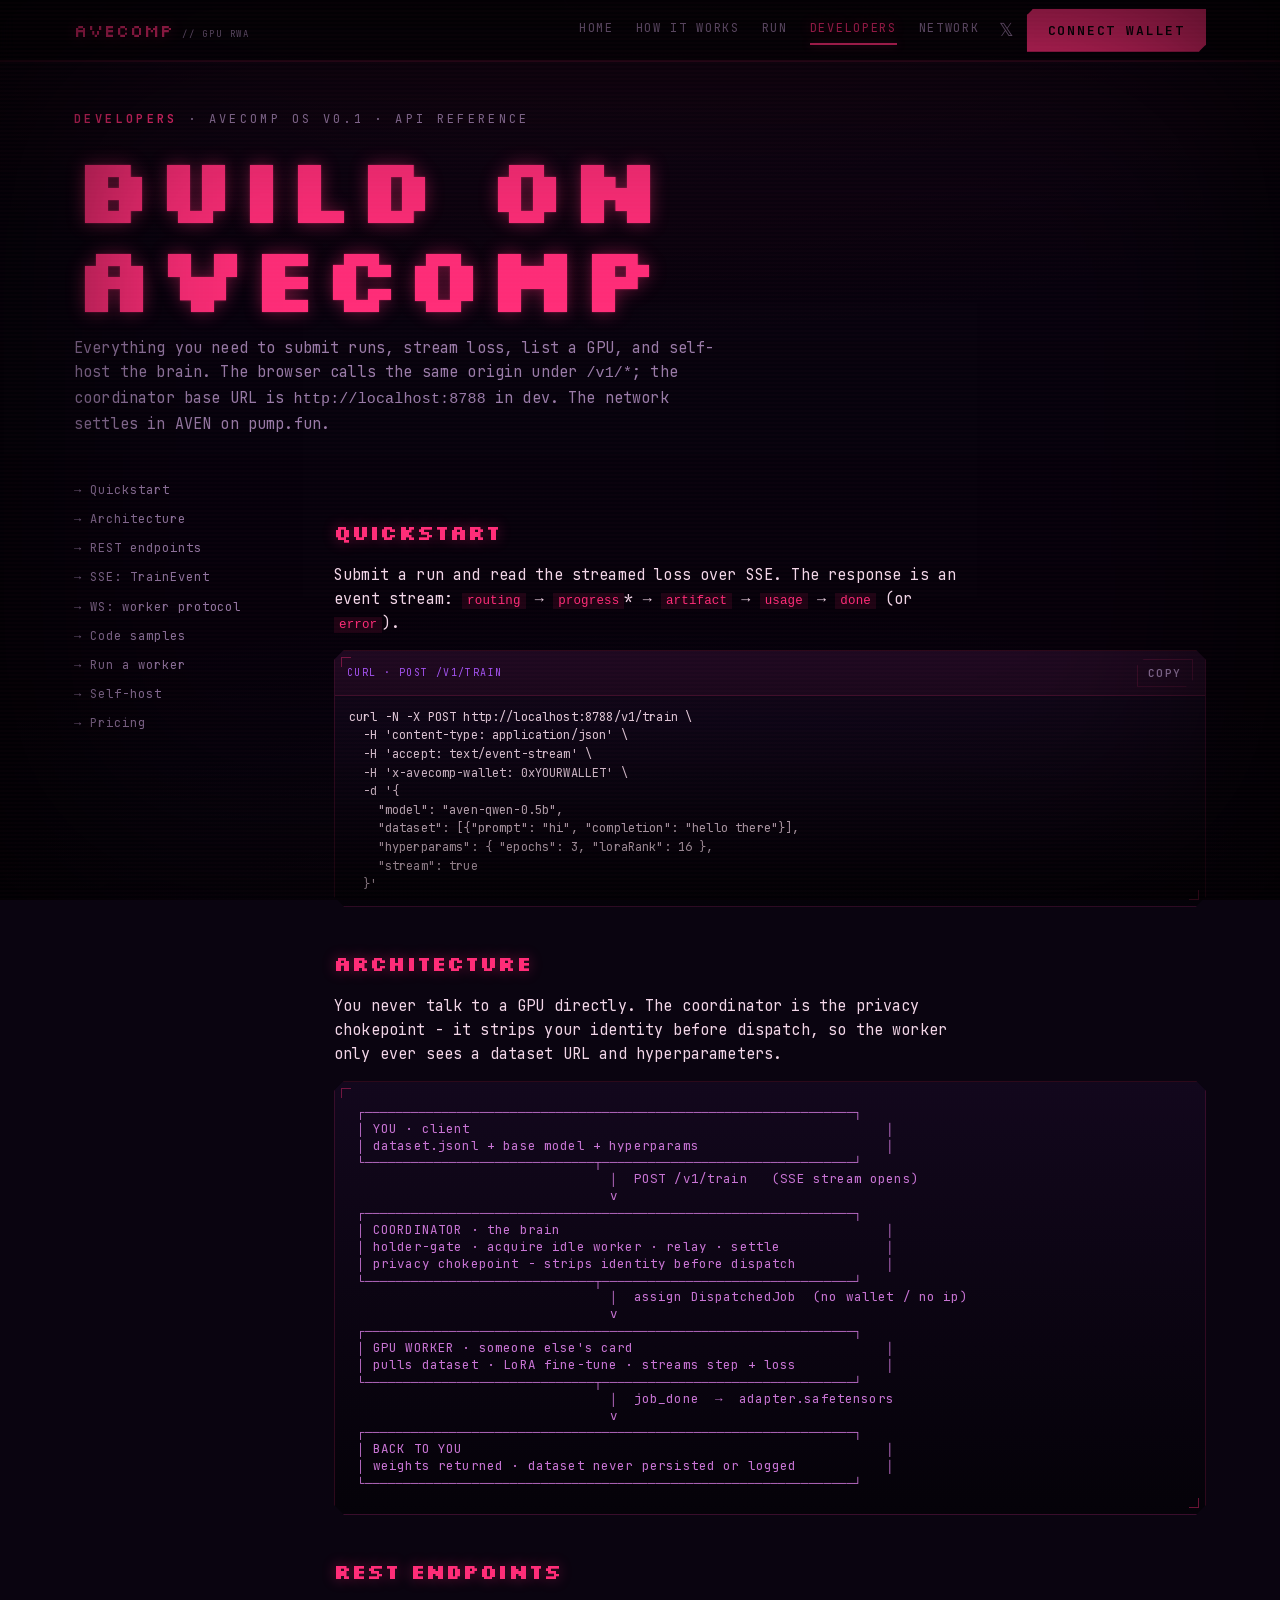
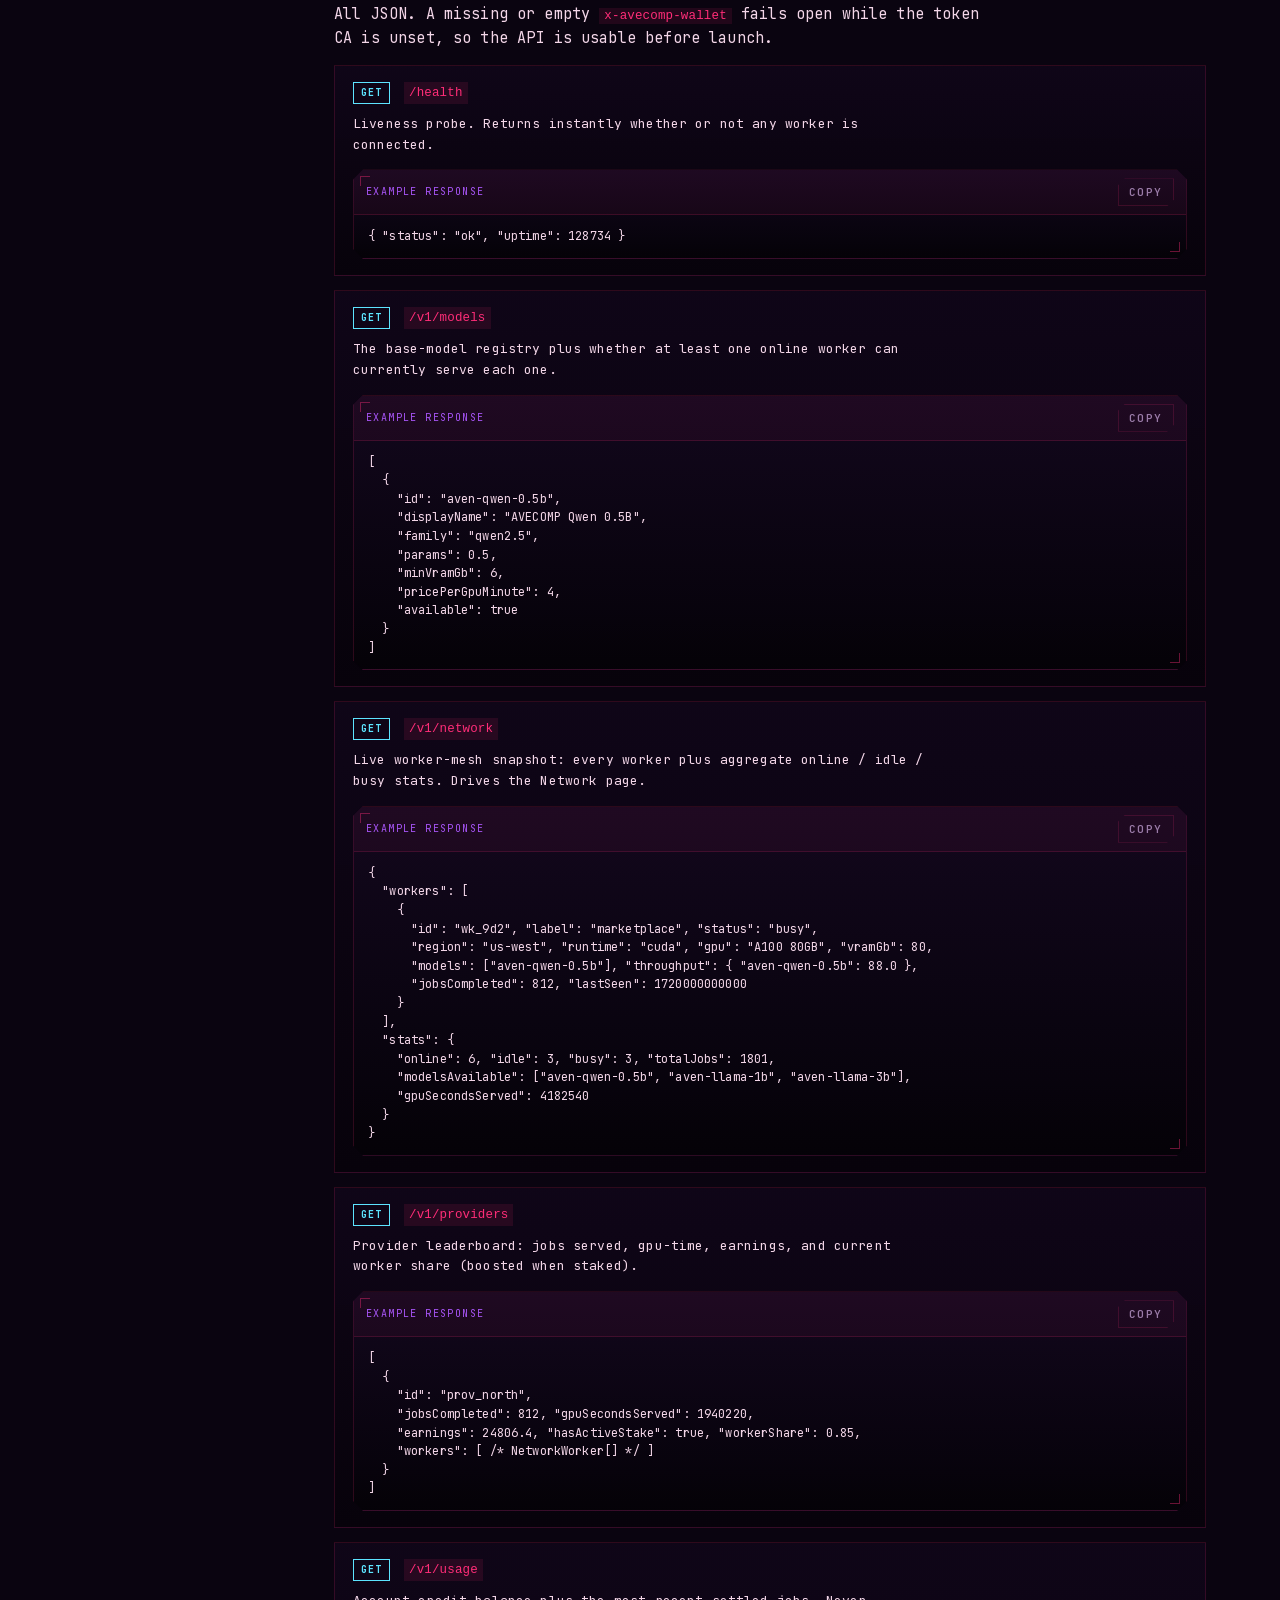
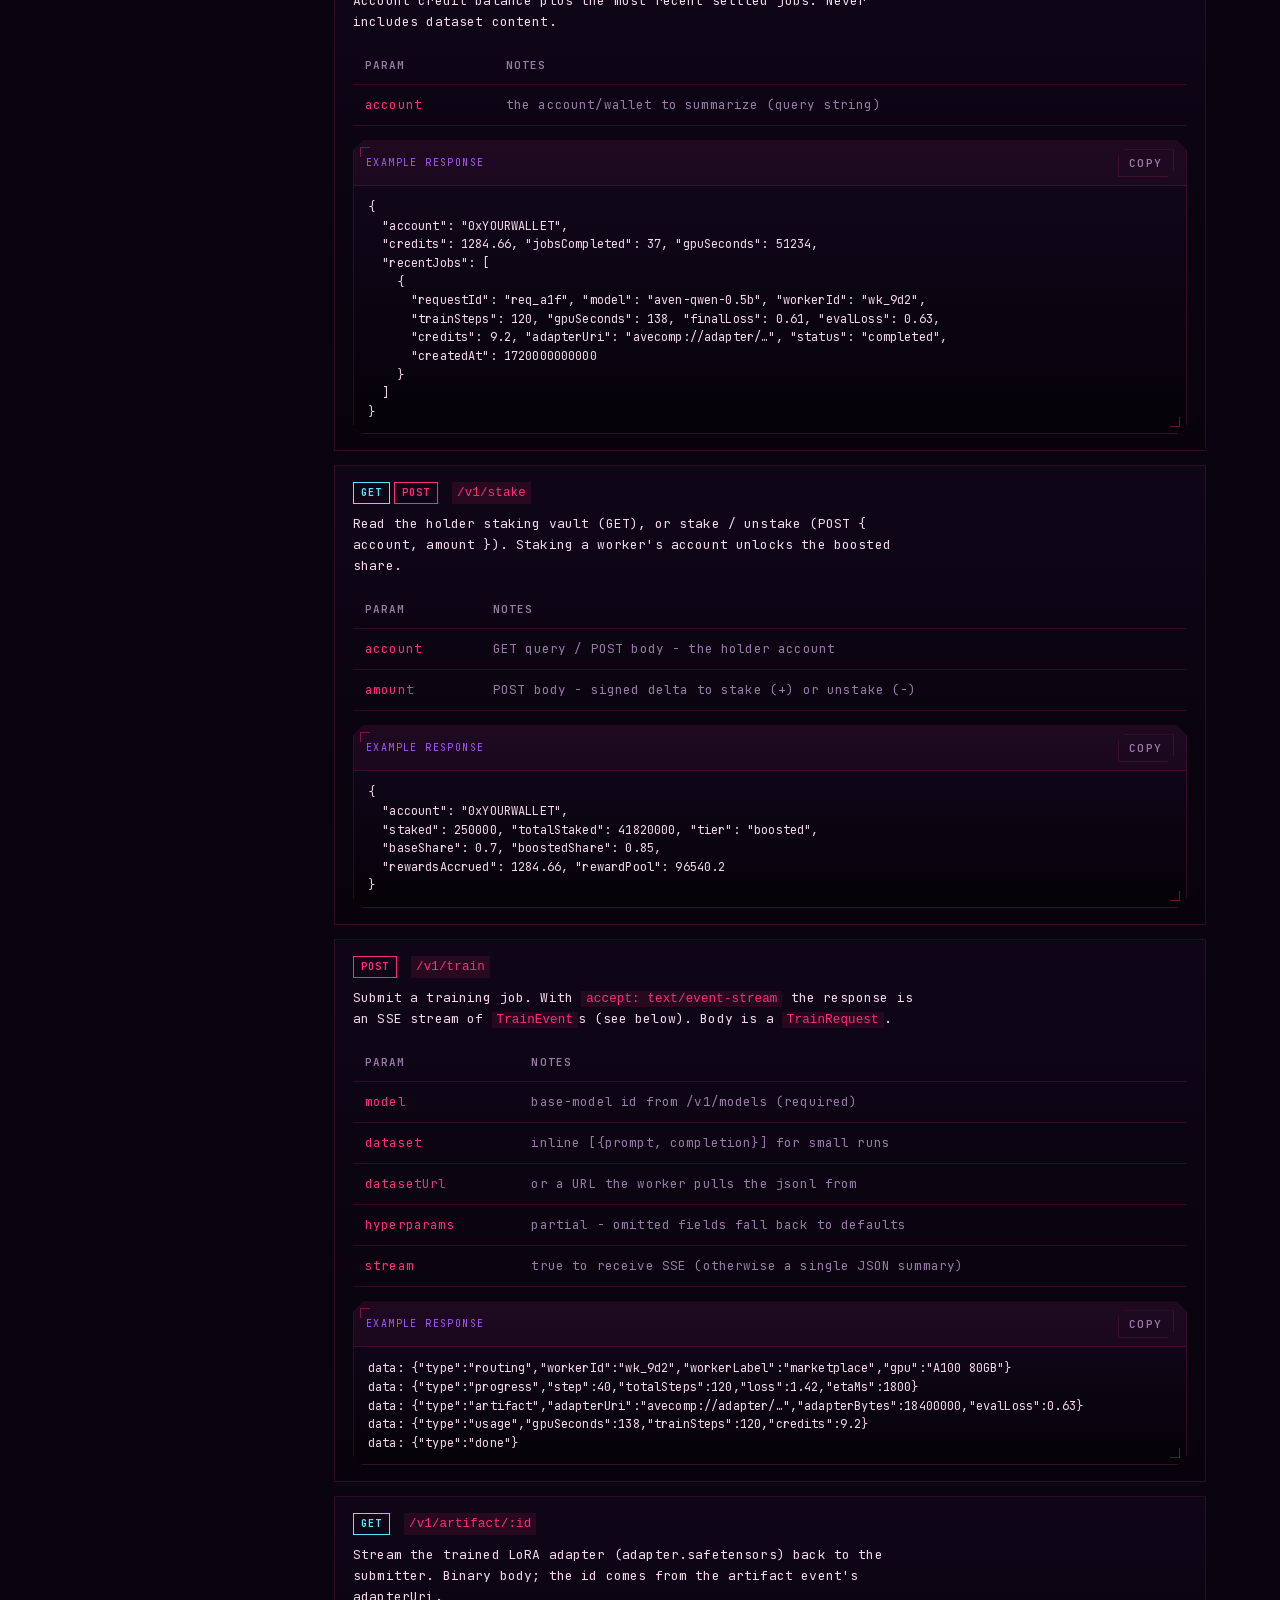
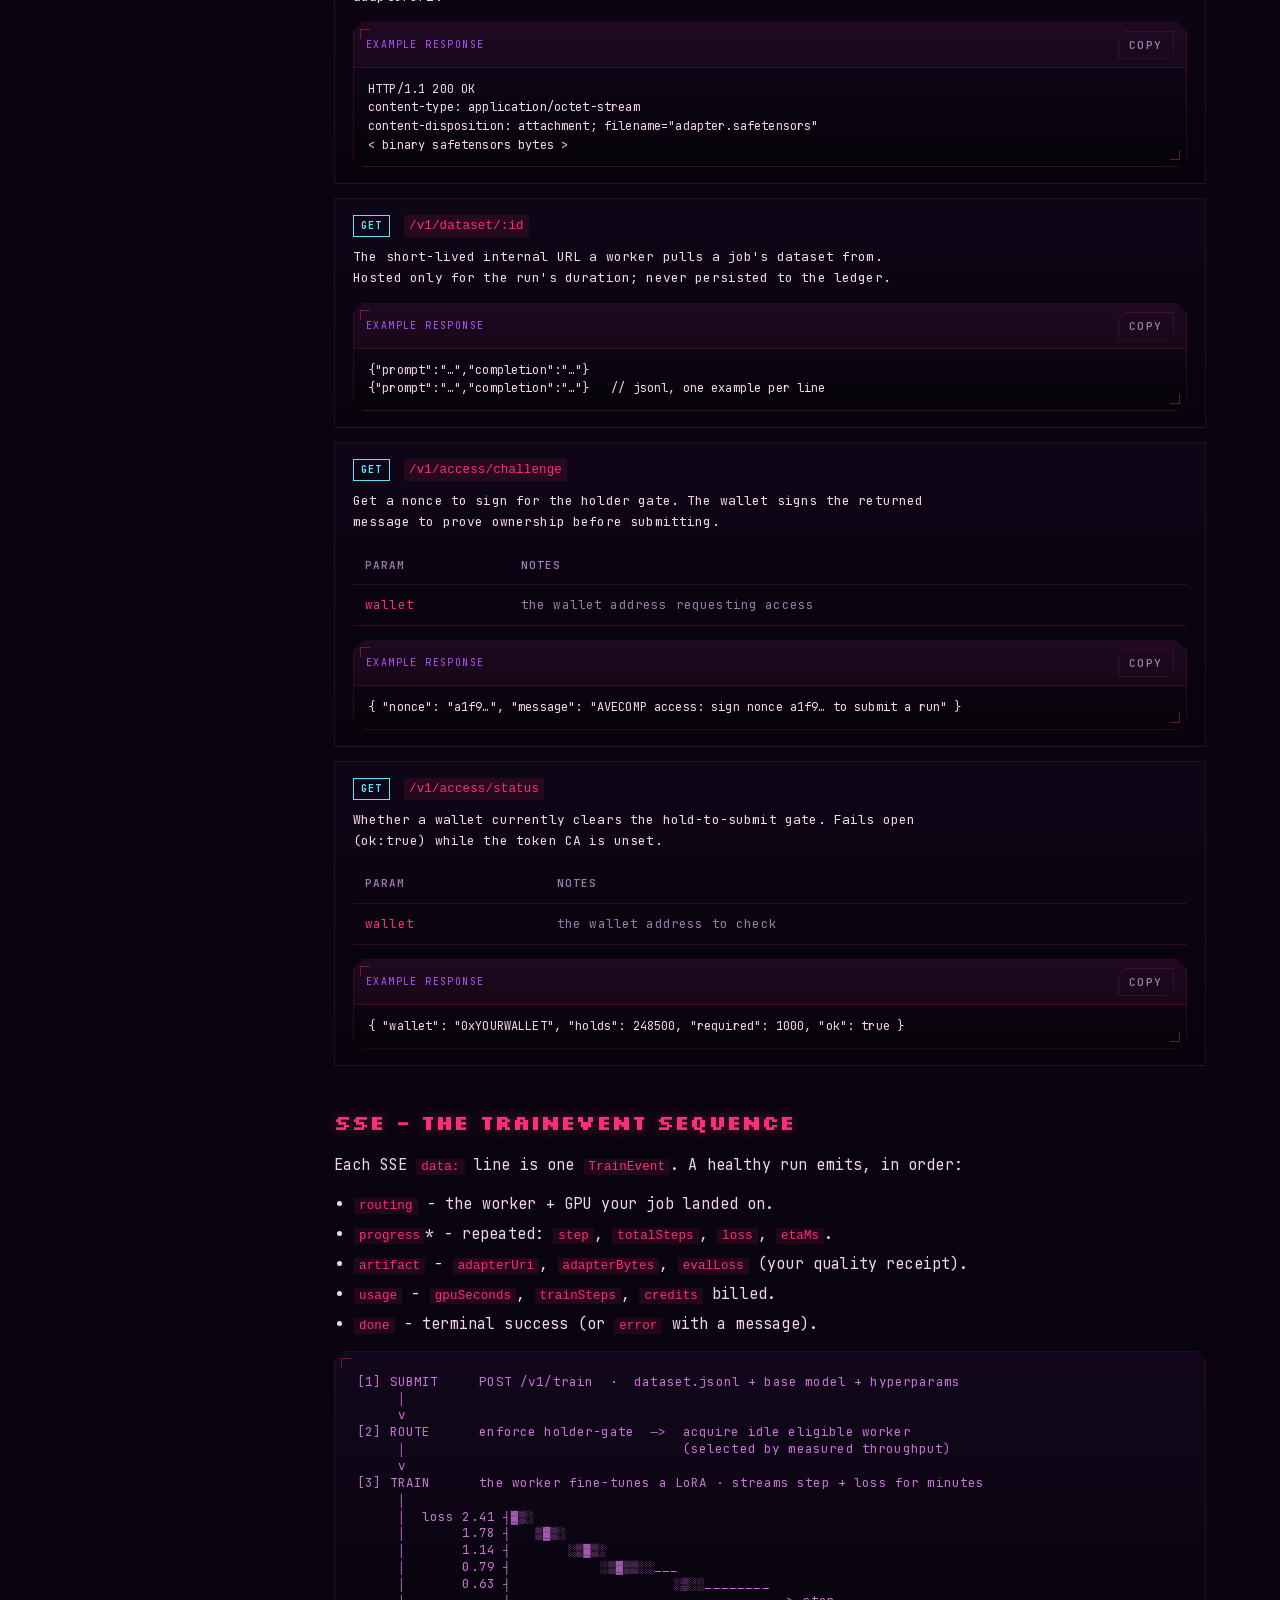
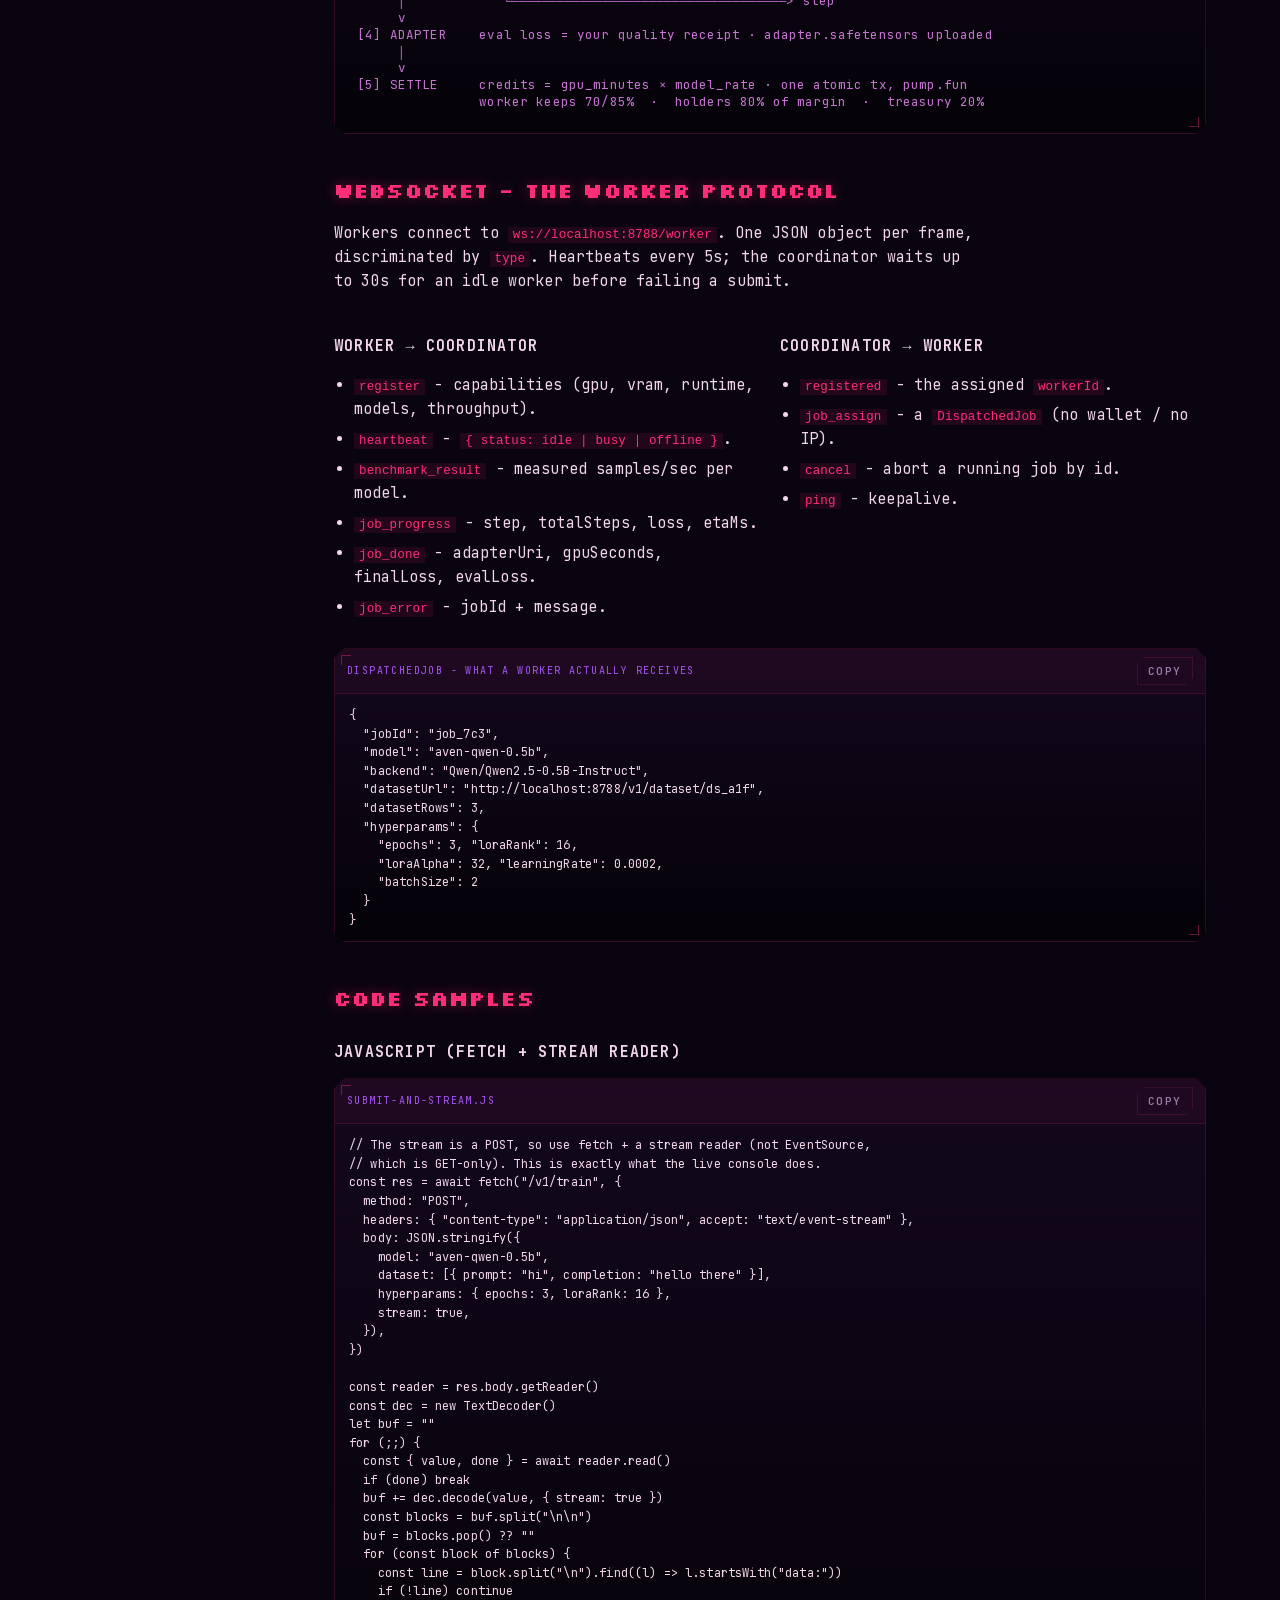
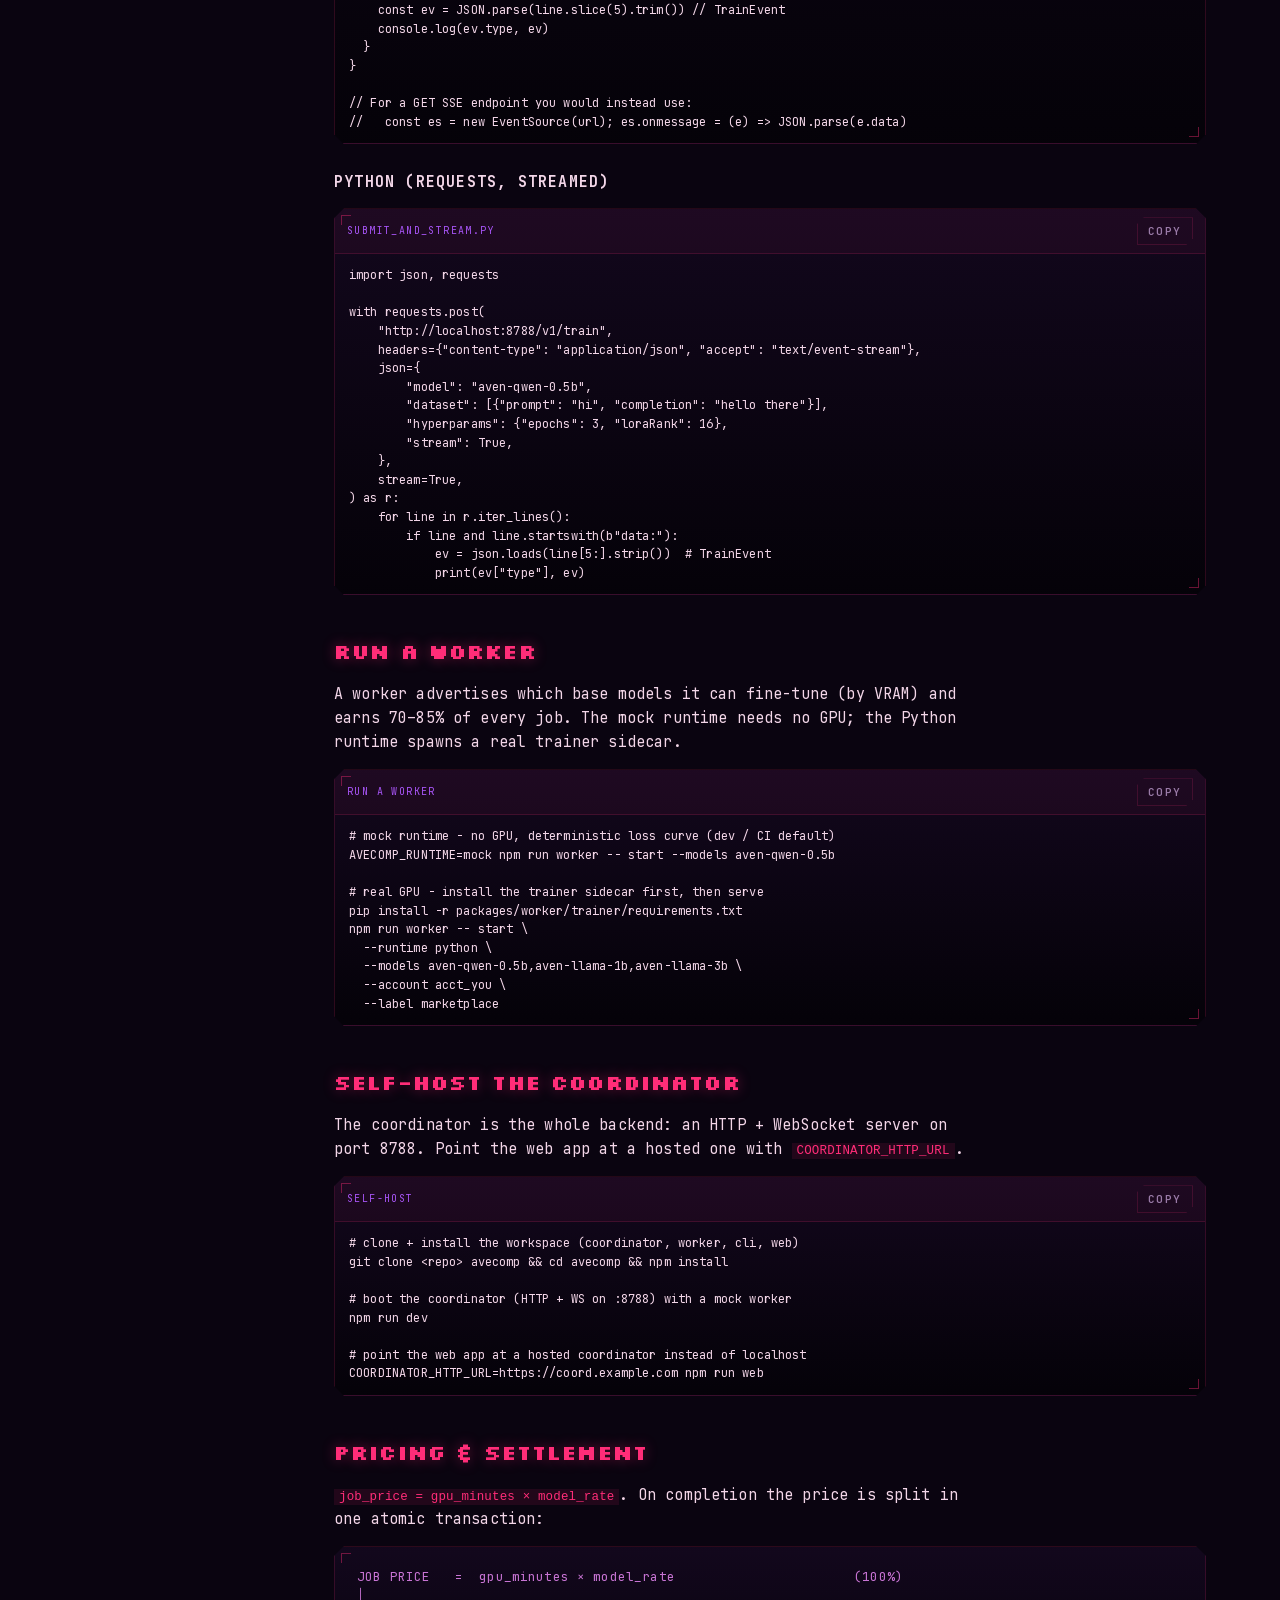
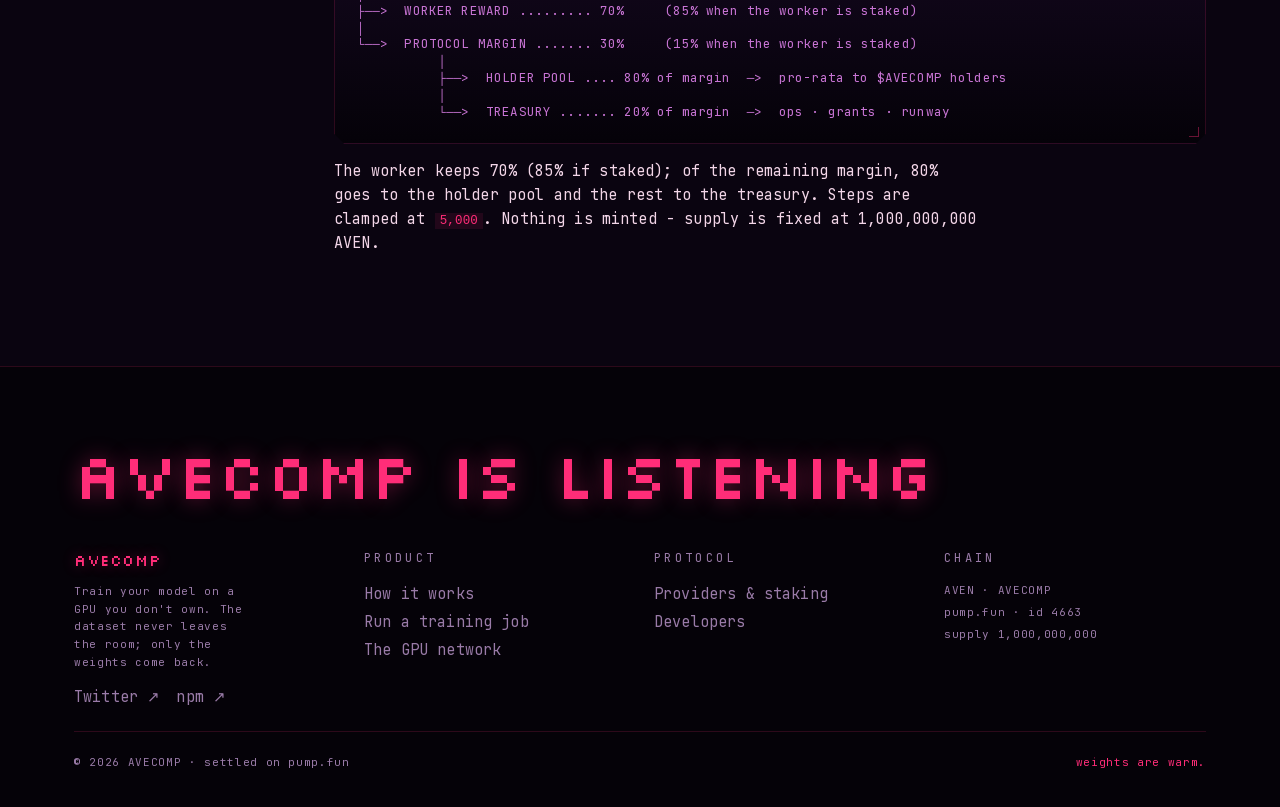
==== commit ee0cb702: "Fix X/Twitter link to x.com/avecomp" ====
--- a/developers.html
+++ b/developers.html
@@ -1,4 +1,4 @@
-<!DOCTYPE html><html data-dpl-id="dpl_4vrrydsC8eCg8r6abQVV1kRPt4o2" lang="en" class="silkscreen_a22a62a6-module__aJgJsq__variable jetbrains_mono_f8290d5a-module__2Nw1lG__variable"><head><meta charSet="utf-8"/><meta name="viewport" content="width=device-width, initial-scale=1"/><link rel="preload" href="/_next/static/media/37f34e4fcce0f2d4-s.p.3dosikwwiz7p4.woff2" as="font" crossorigin="" type="font/woff2"/><link rel="preload" href="/_next/static/media/70bc3e132a0a741e-s.p.3t6q91iet4nsy.woff2" as="font" crossorigin="" type="font/woff2"/><link rel="preload" href="/_next/static/media/8ec783ae88469012-s.p.0twlw20dvfl-2.woff2" as="font" crossorigin="" type="font/woff2"/><link rel="stylesheet" href="/_next/static/chunks/0c4u307_1xtd0.css" data-precedence="next"/><link rel="preload" as="script" fetchPriority="low" href="/_next/static/chunks/10qk6v6416kh8.js"/><script src="/_next/static/chunks/27jktro2p5rq9.js" async=""></script><script src="/_next/static/chunks/2nykiepra7i1k.js" async=""></script><script src="/_next/static/chunks/1lla7pcicnp8l.js" async=""></script><script src="/_next/static/chunks/turbopack-0-gyr4a-q2vii.js" async=""></script><script src="/_next/static/chunks/0yl4ppgi7z8dh.js" async=""></script><script src="/_next/static/chunks/14mrh2-p_w84d.js" async=""></script><script src="/_next/static/chunks/1zsc6tpw-x_kq.js" async=""></script><meta name="next-size-adjust" content=""/><meta name="theme-color" content="#0a0410"/><title>Developers · AVECOMP</title><meta name="description" content="The AVECOMP API reference: every REST endpoint, the WebSocket worker protocol, the SSE TrainEvent sequence, code samples in curl / JS / python, and how to run a worker or self-host the coordinator."/><meta name="keywords" content="AVECOMP,decentralized fine-tuning,LoRA training network,GPU marketplace,$AVECOMP,pump.fun,distributed training"/><meta property="og:title" content="AVECOMP - Train your model on a GPU you don&#x27;t own"/><meta property="og:description" content="AVECOMP is a decentralized LoRA fine-tuning network. Submit a dataset and a base model; the network fine-tunes a LoRA on someone else&#x27;s GPU and streams the loss curve back. Settled in $AVECOMP on pump.fun."/><meta property="og:site_name" content="AVECOMP"/><meta property="og:locale" content="en_US"/><meta property="og:type" content="website"/><meta name="twitter:card" content="summary_large_image"/><meta name="twitter:title" content="AVECOMP - Train your model on a GPU you don&#x27;t own"/><meta name="twitter:description" content="AVECOMP is a decentralized LoRA fine-tuning network. Submit a dataset and a base model; the network fine-tunes a LoRA on someone else&#x27;s GPU and streams the loss curve back. Settled in $AVECOMP on pump.fun."/><link rel="icon" href="icon.png" sizes="256x256" type="image/png"/><link rel="apple-touch-icon" href="icon.png" sizes="180x180" type="image/png"/><script src="/_next/static/chunks/0cz1d0mv5g_q7.js" noModule=""></script></head><body><div hidden=""><!--$--><!--/$--></div><canvas class="rain" aria-hidden="true"></canvas><header class="nav"><div class="wrap nav-inner"><a class="logo" aria-label="AVECOMP home" href="index.html">AVECOMP<span class="sub">// GPU RWA</span></a><nav class="nav-links" aria-label="Primary"><a href="index.html">Home</a><a href="how-it-works.html">How it works</a><a href="run.html">Run</a><a class="active" aria-current="page" href="developers.html">Developers</a><a href="network.html">Network</a></nav><div class="nav-right"><a href="https://x.com/avecompcompute" target="_blank" rel="noreferrer" class="nav-social" aria-label="AVECOMP on X" title="@avecompcompute">𝕏</a><button class="btn btn-primary">connect wallet</button><button class="nav-toggle" aria-label="Toggle menu" aria-expanded="false">≡</button></div></div></header><main><section class="section" style="padding-top:48px"><div class="wrap"><p class="section-tag"><b>DEVELOPERS</b> · avecomp os v0.1 · api reference</p><h1 class="pixel page-title">BUILD ON AVECOMP</h1><p class="lead" style="max-width:72ch">Everything you need to submit runs, stream loss, list a GPU, and self-host the brain. The browser calls the same origin under <code>/v1/*</code>; the coordinator base URL is<!-- --> <code>http://localhost:8788</code> in dev. The network settles in <!-- -->AVEN<!-- --> on<!-- --> <!-- -->pump.fun<!-- -->.</p><div class="docs-layout" style="margin-top:40px"><nav class="docs-nav"><a href="#start">→ <!-- -->Quickstart</a><a href="#architecture">→ <!-- -->Architecture</a><a href="#rest">→ <!-- -->REST endpoints</a><a href="#sse">→ <!-- -->SSE: TrainEvent</a><a href="#ws">→ <!-- -->WS: worker protocol</a><a href="#samples">→ <!-- -->Code samples</a><a href="#worker">→ <!-- -->Run a worker</a><a href="#selfhost">→ <!-- -->Self-host</a><a href="#pricing">→ <!-- -->Pricing</a></nav><div class="prose"><h2 id="start">Quickstart</h2><p>Submit a run and read the streamed loss over SSE. The response is an event stream:<!-- --> <code>routing</code> → <code>progress</code>* → <code>artifact</code> →<!-- --> <code>usage</code> → <code>done</code> (or <code>error</code>).</p><div class="panel panel-pad api-code"><div class="api-code-head"><span>curl · POST /v1/train</span><button class="btn btn-ghost" style="font-size:11px;padding:6px 10px;border-color:var(--line)">copy</button></div><pre class="term-pre">curl -N -X POST http://localhost:8788/v1/train \
+<!DOCTYPE html><html data-dpl-id="dpl_4vrrydsC8eCg8r6abQVV1kRPt4o2" lang="en" class="silkscreen_a22a62a6-module__aJgJsq__variable jetbrains_mono_f8290d5a-module__2Nw1lG__variable"><head><meta charSet="utf-8"/><meta name="viewport" content="width=device-width, initial-scale=1"/><link rel="preload" href="/_next/static/media/37f34e4fcce0f2d4-s.p.3dosikwwiz7p4.woff2" as="font" crossorigin="" type="font/woff2"/><link rel="preload" href="/_next/static/media/70bc3e132a0a741e-s.p.3t6q91iet4nsy.woff2" as="font" crossorigin="" type="font/woff2"/><link rel="preload" href="/_next/static/media/8ec783ae88469012-s.p.0twlw20dvfl-2.woff2" as="font" crossorigin="" type="font/woff2"/><link rel="stylesheet" href="/_next/static/chunks/0c4u307_1xtd0.css" data-precedence="next"/><link rel="preload" as="script" fetchPriority="low" href="/_next/static/chunks/10qk6v6416kh8.js"/><script src="/_next/static/chunks/27jktro2p5rq9.js" async=""></script><script src="/_next/static/chunks/2nykiepra7i1k.js" async=""></script><script src="/_next/static/chunks/1lla7pcicnp8l.js" async=""></script><script src="/_next/static/chunks/turbopack-0-gyr4a-q2vii.js" async=""></script><script src="/_next/static/chunks/0yl4ppgi7z8dh.js" async=""></script><script src="/_next/static/chunks/14mrh2-p_w84d.js" async=""></script><script src="/_next/static/chunks/1zsc6tpw-x_kq.js" async=""></script><meta name="next-size-adjust" content=""/><meta name="theme-color" content="#0a0410"/><title>Developers · AVECOMP</title><meta name="description" content="The AVECOMP API reference: every REST endpoint, the WebSocket worker protocol, the SSE TrainEvent sequence, code samples in curl / JS / python, and how to run a worker or self-host the coordinator."/><meta name="keywords" content="AVECOMP,decentralized fine-tuning,LoRA training network,GPU marketplace,$AVECOMP,pump.fun,distributed training"/><meta property="og:title" content="AVECOMP - Train your model on a GPU you don&#x27;t own"/><meta property="og:description" content="AVECOMP is a decentralized LoRA fine-tuning network. Submit a dataset and a base model; the network fine-tunes a LoRA on someone else&#x27;s GPU and streams the loss curve back. Settled in $AVECOMP on pump.fun."/><meta property="og:site_name" content="AVECOMP"/><meta property="og:locale" content="en_US"/><meta property="og:type" content="website"/><meta name="twitter:card" content="summary_large_image"/><meta name="twitter:title" content="AVECOMP - Train your model on a GPU you don&#x27;t own"/><meta name="twitter:description" content="AVECOMP is a decentralized LoRA fine-tuning network. Submit a dataset and a base model; the network fine-tunes a LoRA on someone else&#x27;s GPU and streams the loss curve back. Settled in $AVECOMP on pump.fun."/><link rel="icon" href="icon.png" sizes="256x256" type="image/png"/><link rel="apple-touch-icon" href="icon.png" sizes="180x180" type="image/png"/><script src="/_next/static/chunks/0cz1d0mv5g_q7.js" noModule=""></script></head><body><div hidden=""><!--$--><!--/$--></div><canvas class="rain" aria-hidden="true"></canvas><header class="nav"><div class="wrap nav-inner"><a class="logo" aria-label="AVECOMP home" href="index.html">AVECOMP<span class="sub">// GPU RWA</span></a><nav class="nav-links" aria-label="Primary"><a href="index.html">Home</a><a href="how-it-works.html">How it works</a><a href="run.html">Run</a><a class="active" aria-current="page" href="developers.html">Developers</a><a href="network.html">Network</a></nav><div class="nav-right"><a href="https://x.com/avecomp" target="_blank" rel="noreferrer" class="nav-social" aria-label="AVECOMP on X" title="@avecomp">𝕏</a><button class="btn btn-primary">connect wallet</button><button class="nav-toggle" aria-label="Toggle menu" aria-expanded="false">≡</button></div></div></header><main><section class="section" style="padding-top:48px"><div class="wrap"><p class="section-tag"><b>DEVELOPERS</b> · avecomp os v0.1 · api reference</p><h1 class="pixel page-title">BUILD ON AVECOMP</h1><p class="lead" style="max-width:72ch">Everything you need to submit runs, stream loss, list a GPU, and self-host the brain. The browser calls the same origin under <code>/v1/*</code>; the coordinator base URL is<!-- --> <code>http://localhost:8788</code> in dev. The network settles in <!-- -->AVEN<!-- --> on<!-- --> <!-- -->pump.fun<!-- -->.</p><div class="docs-layout" style="margin-top:40px"><nav class="docs-nav"><a href="#start">→ <!-- -->Quickstart</a><a href="#architecture">→ <!-- -->Architecture</a><a href="#rest">→ <!-- -->REST endpoints</a><a href="#sse">→ <!-- -->SSE: TrainEvent</a><a href="#ws">→ <!-- -->WS: worker protocol</a><a href="#samples">→ <!-- -->Code samples</a><a href="#worker">→ <!-- -->Run a worker</a><a href="#selfhost">→ <!-- -->Self-host</a><a href="#pricing">→ <!-- -->Pricing</a></nav><div class="prose"><h2 id="start">Quickstart</h2><p>Submit a run and read the streamed loss over SSE. The response is an event stream:<!-- --> <code>routing</code> → <code>progress</code>* → <code>artifact</code> →<!-- --> <code>usage</code> → <code>done</code> (or <code>error</code>).</p><div class="panel panel-pad api-code"><div class="api-code-head"><span>curl · POST /v1/train</span><button class="btn btn-ghost" style="font-size:11px;padding:6px 10px;border-color:var(--line)">copy</button></div><pre class="term-pre">curl -N -X POST http://localhost:8788/v1/train \
   -H &#x27;content-type: application/json&#x27; \
   -H &#x27;accept: text/event-stream&#x27; \
   -H &#x27;x-avecomp-wallet: 0xYOURWALLET&#x27; \
@@ -185,4 +185,4 @@
           │
           ├──&gt;  HOLDER POOL .... 80% of margin  ─&gt;  pro-rata to $AVECOMP holders
           │
-          └──&gt;  TREASURY ....... 20% of margin  ─&gt;  ops · grants · runway</pre></div><p>The worker keeps <!-- -->70<!-- -->% (<!-- -->85<!-- -->% if staked); of the remaining margin,<!-- --> <!-- -->80<!-- -->% goes to the holder pool and the rest to the treasury. Steps are clamped at<!-- --> <code>5,000</code>. Nothing is minted - supply is fixed at <!-- -->1,000,000,000<!-- --> <!-- -->AVEN<!-- -->.</p></div></div></div></section><!--$--><!--/$--></main><footer class="footer"><div class="wrap"><p class="listening">avecomp is listening</p><div class="grid cols-4" style="gap:28px"><div><div class="logo" style="font-size:15px">AVECOMP</div><p class="muted-small" style="margin-top:10px;max-width:26ch">Train your model on a GPU you don&#x27;t own. The dataset never leaves the room; only the weights come back.</p><div style="display:flex;gap:16px;margin-top:14px"><a href="https://x.com/avecompcompute" target="_blank" rel="noreferrer" class="mut">Twitter ↗</a><a href="https://www.npmjs.com/package/avecomp" target="_blank" rel="noreferrer" class="mut">npm ↗</a></div></div><div><p class="section-tag">Product</p><p style="margin:4px 0"><a class="mut" href="how-it-works.html">How it works</a></p><p style="margin:4px 0"><a class="mut" href="run.html">Run a training job</a></p><p style="margin:4px 0"><a class="mut" href="network.html">The GPU network</a></p></div><div><p class="section-tag">Protocol</p><p style="margin:4px 0"><a class="mut" href="network.html">Providers &amp; staking</a></p><p style="margin:4px 0"><a class="mut" href="developers.html">Developers</a></p></div><div><p class="section-tag">Chain</p><p class="muted-small" style="margin:4px 0">AVEN<!-- --> · <!-- -->AVECOMP</p><p class="muted-small" style="margin:4px 0">pump.fun<!-- --> · id <!-- -->4663</p><p class="muted-small" style="margin:4px 0">supply <!-- -->1,000,000,000</p></div></div><hr class="rule"/><div class="muted-small" style="display:flex;justify-content:space-between;flex-wrap:wrap;gap:12px"><span>© <!-- -->2026<!-- --> AVECOMP · settled on pump.fun</span><span class="mag">weights are warm.</span></div></div></footer><div class="crt-scanlines" aria-hidden="true"></div><div class="crt-vignette" aria-hidden="true"></div><script src="/_next/static/chunks/10qk6v6416kh8.js" id="_R_" async=""></script><script>(self.__next_f=self.__next_f||[]).push([0])</script><script>self.__next_f.push([1,"1:\"$Sreact.fragment\"\n2:I[49788,[\"/_next/static/chunks/0yl4ppgi7z8dh.js?dpl=dpl_4vrrydsC8eCg8r6abQVV1kRPt4o2\",\"/_next/static/chunks/14mrh2-p_w84d.js?dpl=dpl_4vrrydsC8eCg8r6abQVV1kRPt4o2\"],\"CharRain\"]\n3:I[29508,[\"/_next/static/chunks/0yl4ppgi7z8dh.js?dpl=dpl_4vrrydsC8eCg8r6abQVV1kRPt4o2\",\"/_next/static/chunks/14mrh2-p_w84d.js?dpl=dpl_4vrrydsC8eCg8r6abQVV1kRPt4o2\"],\"Nav\"]\n4:I[39756,[\"/_next/static/chunks/0yl4ppgi7z8dh.js?dpl=dpl_4vrrydsC8eCg8r6abQVV1kRPt4o2\",\"/_next/static/chunks/14mrh2-p_w84d.js?dpl=dpl_4vrrydsC8eCg8r6abQVV1kRPt4o2\"],\"default\"]\n5:I[37457,[\"/_next/static/chunks/0yl4ppgi7z8dh.js?dpl=dpl_4vrrydsC8eCg8r6abQVV1kRPt4o2\",\"/_next/static/chunks/14mrh2-p_w84d.js?dpl=dpl_4vrrydsC8eCg8r6abQVV1kRPt4o2\"],\"default\"]\n6:I[22016,[\"/_next/static/chunks/0yl4ppgi7z8dh.js?dpl=dpl_4vrrydsC8eCg8r6abQVV1kRPt4o2\",\"/_next/static/chunks/14mrh2-p_w84d.js?dpl=dpl_4vrrydsC8eCg8r6abQVV1kRPt4o2\"],\"\"]\nb:I[68027,[\"/_next/static/chunks/0yl4ppgi7z8dh.js?dpl=dpl_4vrrydsC8eCg8r6abQVV1kRPt4o2\",\"/_next/static/chunks/14mrh2-p_w84d.js?dpl=dpl_4vrrydsC8eCg8r6abQVV1kRPt4o2\"],\"default\",1]\n:HL[\"/_next/static/chunks/0c4u307_1xtd0.css?dpl=dpl_4vrrydsC8eCg8r6abQVV1kRPt4o2\",\"style\"]\n:HL[\"/_next/static/media/37f34e4fcce0f2d4-s.p.3dosikwwiz7p4.woff2?dpl=dpl_4vrrydsC8eCg8r6abQVV1kRPt4o2\",\"font\",{\"crossOrigin\":\"\",\"type\":\"font/woff2\"}]\n:HL[\"/_next/static/media/70bc3e132a0a741e-s.p.3t6q91iet4nsy.woff2?dpl=dpl_4vrrydsC8eCg8r6abQVV1kRPt4o2\",\"font\",{\"crossOrigin\":\"\",\"type\":\"font/woff2\"}]\n:HL[\"/_next/static/media/8ec783ae88469012-s.p.0twlw20dvfl-2.woff2?dpl=dpl_4vrrydsC8eCg8r6abQVV1kRPt4o2\",\"font\",{\"crossOrigin\":\"\",\"type\":\"font/woff2\"}]\n"])</script><script>self.__next_f.push([1,"0:{\"P\":null,\"c\":[\"\",\"developers\"],\"q\":\"\",\"i\":false,\"f\":[[[\"\",{\"children\":[\"developers\",{\"children\":[\"__PAGE__\",{}]}]},\"$undefined\",\"$undefined\",16],[[\"$\",\"$1\",\"c\",{\"children\":[[[\"$\",\"link\",\"0\",{\"rel\":\"stylesheet\",\"href\":\"/_next/static/chunks/0c4u307_1xtd0.css?dpl=dpl_4vrrydsC8eCg8r6abQVV1kRPt4o2\",\"precedence\":\"next\",\"crossOrigin\":\"$undefined\",\"nonce\":\"$undefined\"}],[\"$\",\"script\",\"script-0\",{\"src\":\"/_next/static/chunks/0yl4ppgi7z8dh.js?dpl=dpl_4vrrydsC8eCg8r6abQVV1kRPt4o2\",\"async\":true,\"nonce\":\"$undefined\"}],[\"$\",\"script\",\"script-1\",{\"src\":\"/_next/static/chunks/14mrh2-p_w84d.js?dpl=dpl_4vrrydsC8eCg8r6abQVV1kRPt4o2\",\"async\":true,\"nonce\":\"$undefined\"}]],[\"$\",\"html\",null,{\"lang\":\"en\",\"className\":\"silkscreen_a22a62a6-module__aJgJsq__variable jetbrains_mono_f8290d5a-module__2Nw1lG__variable\",\"children\":[\"$\",\"body\",null,{\"children\":[[\"$\",\"$L2\",null,{}],[\"$\",\"$L3\",null,{}],[\"$\",\"main\",null,{\"children\":[\"$\",\"$L4\",null,{\"parallelRouterKey\":\"children\",\"error\":\"$undefined\",\"errorStyles\":\"$undefined\",\"errorScripts\":\"$undefined\",\"template\":[\"$\",\"$L5\",null,{}],\"templateStyles\":\"$undefined\",\"templateScripts\":\"$undefined\",\"notFound\":[[[\"$\",\"title\",null,{\"children\":\"404: This page could not be found.\"}],[\"$\",\"div\",null,{\"style\":{\"fontFamily\":\"system-ui,\\\"Segoe UI\\\",Roboto,Helvetica,Arial,sans-serif,\\\"Apple Color Emoji\\\",\\\"Segoe UI Emoji\\\"\",\"height\":\"100vh\",\"textAlign\":\"center\",\"display\":\"flex\",\"flexDirection\":\"column\",\"alignItems\":\"center\",\"justifyContent\":\"center\"},\"children\":[\"$\",\"div\",null,{\"children\":[[\"$\",\"style\",null,{\"dangerouslySetInnerHTML\":{\"__html\":\"body{color:#000;background:#fff;margin:0}.next-error-h1{border-right:1px solid rgba(0,0,0,.3)}@media (prefers-color-scheme:dark){body{color:#fff;background:#000}.next-error-h1{border-right:1px solid rgba(255,255,255,.3)}}\"}}],[\"$\",\"h1\",null,{\"className\":\"next-error-h1\",\"style\":{\"display\":\"inline-block\",\"margin\":\"0 20px 0 0\",\"padding\":\"0 23px 0 0\",\"fontSize\":24,\"fontWeight\":500,\"verticalAlign\":\"top\",\"lineHeight\":\"49px\"},\"children\":404}],[\"$\",\"div\",null,{\"style\":{\"display\":\"inline-block\"},\"children\":[\"$\",\"h2\",null,{\"style\":{\"fontSize\":14,\"fontWeight\":400,\"lineHeight\":\"49px\",\"margin\":0},\"children\":\"This page could not be found.\"}]}]]}]}]],[]],\"forbidden\":\"$undefined\",\"unauthorized\":\"$undefined\"}]}],[\"$\",\"footer\",null,{\"className\":\"footer\",\"children\":[\"$\",\"div\",null,{\"className\":\"wrap\",\"children\":[[\"$\",\"p\",null,{\"className\":\"listening\",\"children\":\"avecomp is listening\"}],[\"$\",\"div\",null,{\"className\":\"grid cols-4\",\"style\":{\"gap\":28},\"children\":[[\"$\",\"div\",null,{\"children\":[[\"$\",\"div\",null,{\"className\":\"logo\",\"style\":{\"fontSize\":15},\"children\":\"AVECOMP\"}],[\"$\",\"p\",null,{\"className\":\"muted-small\",\"style\":{\"marginTop\":10,\"maxWidth\":\"26ch\"},\"children\":\"Train your model on a GPU you don't own. The dataset never leaves the room; only the weights come back.\"}],[\"$\",\"div\",null,{\"style\":{\"display\":\"flex\",\"gap\":16,\"marginTop\":14},\"children\":[[\"$\",\"a\",null,{\"href\":\"https://x.com/avecompcompute\",\"target\":\"_blank\",\"rel\":\"noreferrer\",\"className\":\"mut\",\"children\":\"Twitter ↗\"}],[\"$\",\"a\",null,{\"href\":\"https://www.npmjs.com/package/avecomp\",\"target\":\"_blank\",\"rel\":\"noreferrer\",\"className\":\"mut\",\"children\":\"npm ↗\"}]]}]]}],[\"$\",\"div\",null,{\"children\":[[\"$\",\"p\",null,{\"className\":\"section-tag\",\"children\":\"Product\"}],[\"$\",\"p\",null,{\"style\":{\"margin\":\"4px 0\"},\"children\":[\"$\",\"$L6\",null,{\"href\":\"/how-it-works\",\"className\":\"mut\",\"children\":\"How it works\"}]}],[\"$\",\"p\",null,{\"style\":{\"margin\":\"4px 0\"},\"children\":[\"$\",\"$L6\",null,{\"href\":\"/run\",\"className\":\"mut\",\"children\":\"Run a training job\"}]}],[\"$\",\"p\",null,{\"style\":{\"margin\":\"4px 0\"},\"children\":[\"$\",\"$L6\",null,{\"href\":\"/network\",\"className\":\"mut\",\"children\":\"The GPU network\"}]}]]}],[\"$\",\"div\",null,{\"children\":[[\"$\",\"p\",null,{\"className\":\"section-tag\",\"children\":\"Protocol\"}],[\"$\",\"p\",null,{\"style\":{\"margin\":\"4px 0\"},\"children\":[\"$\",\"$L6\",null,{\"href\":\"/network\",\"className\":\"mut\",\"children\":\"Providers \u0026 staking\"}]}],[\"$\",\"p\",null,{\"style\":{\"margin\":\"4px 0\"},\"children\":[\"$\",\"$L6\",null,{\"href\":\"/developers\",\"className\":\"mut\",\"children\":\"Developers\"}]}]]}],[\"$\",\"div\",null,{\"children\":[[\"$\",\"p\",null,{\"className\":\"section-tag\",\"children\":\"Chain\"}],[\"$\",\"p\",null,{\"className\":\"muted-small\",\"style\":{\"margin\":\"4px 0\"},\"children\":[\"AVEN\",\" · \",\"AVECOMP\"]}],[\"$\",\"p\",null,{\"className\":\"muted-small\",\"style\":{\"margin\":\"4px 0\"},\"children\":[\"pump.fun\",\" · id \",4663]}],[\"$\",\"p\",null,{\"className\":\"muted-small\",\"style\":{\"margin\":\"4px 0\"},\"children\":[\"supply \",\"1,000,000,000\"]}]]}]]}],[\"$\",\"hr\",null,{\"className\":\"rule\"}],[\"$\",\"div\",null,{\"className\":\"muted-small\",\"style\":{\"display\":\"flex\",\"justifyContent\":\"space-between\",\"flexWrap\":\"wrap\",\"gap\":12},\"children\":[[\"$\",\"span\",null,{\"children\":[\"© \",2026,\" AVECOMP · settled on pump.fun\"]}],[\"$\",\"span\",null,{\"className\":\"mag\",\"children\":\"weights are warm.\"}]]}]]}]}],[[\"$\",\"div\",null,{\"className\":\"crt-scanlines\",\"aria-hidden\":true}],[\"$\",\"div\",null,{\"className\":\"crt-vignette\",\"aria-hidden\":true}]]]}]}]]}],{\"children\":[\"$L7\",{\"children\":[\"$L8\",{},null,false,null]},null,false,\"$@9\"]},null,false,null],\"$La\",false]],\"m\":\"$undefined\",\"G\":[\"$b\",[\"$Lc\"]],\"S\":true,\"h\":null,\"s\":\"$undefined\",\"l\":\"$undefined\",\"p\":\"$undefined\",\"d\":\"$undefined\"}\n"])</script><script>self.__next_f.push([1,"d:I[19756,[\"/_next/static/chunks/0yl4ppgi7z8dh.js?dpl=dpl_4vrrydsC8eCg8r6abQVV1kRPt4o2\",\"/_next/static/chunks/14mrh2-p_w84d.js?dpl=dpl_4vrrydsC8eCg8r6abQVV1kRPt4o2\",\"/_next/static/chunks/1zsc6tpw-x_kq.js?dpl=dpl_4vrrydsC8eCg8r6abQVV1kRPt4o2\"],\"CopyButton\"]\n36:I[97367,[\"/_next/static/chunks/0yl4ppgi7z8dh.js?dpl=dpl_4vrrydsC8eCg8r6abQVV1kRPt4o2\",\"/_next/static/chunks/14mrh2-p_w84d.js?dpl=dpl_4vrrydsC8eCg8r6abQVV1kRPt4o2\"],\"ViewportBoundary\"]\n38:I[97367,[\"/_next/static/chunks/0yl4ppgi7z8dh.js?dpl=dpl_4vrrydsC8eCg8r6abQVV1kRPt4o2\",\"/_next/static/chunks/14mrh2-p_w84d.js?dpl=dpl_4vrrydsC8eCg8r6abQVV1kRPt4o2\"],\"MetadataBoundary\"]\n39:\"$Sreact.suspense\"\n7:[\"$\",\"$1\",\"c\",{\"children\":[null,[\"$\",\"$L4\",null,{\"parallelRouterKey\":\"children\",\"error\":\"$undefined\",\"errorStyles\":\"$undefined\",\"errorScripts\":\"$undefined\",\"template\":[\"$\",\"$L5\",null,{}],\"templateStyles\":\"$undefined\",\"templateScripts\":\"$undefined\",\"notFound\":\"$undefined\",\"forbidden\":\"$undefined\",\"unauthorized\":\"$undefined\"}]]}]\ne:T9ff,"])</script><script>self.__next_f.push([1,"┌────────────────────────────────────────────────────────────────┐\n│ YOU · client                                                   │\n│ dataset.jsonl + base model + hyperparams                       │\n└──────────────────────────────┬─────────────────────────────────┘\n                               │  POST /v1/train   (SSE stream opens)\n                               v\n┌────────────────────────────────────────────────────────────────┐\n│ COORDINATOR · the brain                                        │\n│ holder-gate · acquire idle worker · relay · settle             │\n│ privacy chokepoint - strips identity before dispatch           │\n└──────────────────────────────┬─────────────────────────────────┘\n                               │  assign DispatchedJob  (no wallet / no ip)\n                               v\n┌────────────────────────────────────────────────────────────────┐\n│ GPU WORKER · someone else's card                               │\n│ pulls dataset · LoRA fine-tune · streams step + loss           │\n└──────────────────────────────┬─────────────────────────────────┘\n                               │  job_done  →  adapter.safetensors\n                               v\n┌────────────────────────────────────────────────────────────────┐\n│ BACK TO YOU                                                    │\n│ weights returned · dataset never persisted or logged           │\n└────────────────────────────────────────────────────────────────┘"])</script><script>self.__next_f.push([1,"8:[\"$\",\"$1\",\"c\",{\"children\":[[\"$\",\"section\",null,{\"className\":\"section\",\"style\":{\"paddingTop\":48},\"children\":[\"$\",\"div\",null,{\"className\":\"wrap\",\"children\":[[\"$\",\"p\",null,{\"className\":\"section-tag\",\"children\":[[\"$\",\"b\",null,{\"children\":\"DEVELOPERS\"}],\" · avecomp os v0.1 · api reference\"]}],[\"$\",\"h1\",null,{\"className\":\"pixel page-title\",\"children\":\"BUILD ON AVECOMP\"}],[\"$\",\"p\",null,{\"className\":\"lead\",\"style\":{\"maxWidth\":\"72ch\"},\"children\":[\"Everything you need to submit runs, stream loss, list a GPU, and self-host the brain. The browser calls the same origin under \",[\"$\",\"code\",null,{\"children\":\"/v1/*\"}],\"; the coordinator base URL is\",\" \",[\"$\",\"code\",null,{\"children\":\"http://localhost:8788\"}],\" in dev. The network settles in \",\"AVEN\",\" on\",\" \",\"pump.fun\",\".\"]}],[\"$\",\"div\",null,{\"className\":\"docs-layout\",\"style\":{\"marginTop\":40},\"children\":[[\"$\",\"nav\",null,{\"className\":\"docs-nav\",\"children\":[[\"$\",\"a\",\"start\",{\"href\":\"#start\",\"children\":[\"→ \",\"Quickstart\"]}],[\"$\",\"a\",\"architecture\",{\"href\":\"#architecture\",\"children\":[\"→ \",\"Architecture\"]}],[\"$\",\"a\",\"rest\",{\"href\":\"#rest\",\"children\":[\"→ \",\"REST endpoints\"]}],[\"$\",\"a\",\"sse\",{\"href\":\"#sse\",\"children\":[\"→ \",\"SSE: TrainEvent\"]}],[\"$\",\"a\",\"ws\",{\"href\":\"#ws\",\"children\":[\"→ \",\"WS: worker protocol\"]}],[\"$\",\"a\",\"samples\",{\"href\":\"#samples\",\"children\":[\"→ \",\"Code samples\"]}],[\"$\",\"a\",\"worker\",{\"href\":\"#worker\",\"children\":[\"→ \",\"Run a worker\"]}],[\"$\",\"a\",\"selfhost\",{\"href\":\"#selfhost\",\"children\":[\"→ \",\"Self-host\"]}],[\"$\",\"a\",\"pricing\",{\"href\":\"#pricing\",\"children\":[\"→ \",\"Pricing\"]}]]}],[\"$\",\"div\",null,{\"className\":\"prose\",\"children\":[[\"$\",\"h2\",null,{\"id\":\"start\",\"children\":\"Quickstart\"}],[\"$\",\"p\",null,{\"children\":[\"Submit a run and read the streamed loss over SSE. The response is an event stream:\",\" \",[\"$\",\"code\",null,{\"children\":\"routing\"}],\" → \",[\"$\",\"code\",null,{\"children\":\"progress\"}],\"* → \",[\"$\",\"code\",null,{\"children\":\"artifact\"}],\" →\",\" \",[\"$\",\"code\",null,{\"children\":\"usage\"}],\" → \",[\"$\",\"code\",null,{\"children\":\"done\"}],\" (or \",[\"$\",\"code\",null,{\"children\":\"error\"}],\").\"]}],[\"$\",\"div\",null,{\"className\":\"panel panel-pad api-code\",\"children\":[[\"$\",\"div\",null,{\"className\":\"api-code-head\",\"children\":[[\"$\",\"span\",null,{\"children\":\"curl · POST /v1/train\"}],[\"$\",\"$Ld\",null,{\"value\":\"curl -N -X POST http://localhost:8788/v1/train \\\\\\n  -H 'content-type: application/json' \\\\\\n  -H 'accept: text/event-stream' \\\\\\n  -H 'x-avecomp-wallet: 0xYOURWALLET' \\\\\\n  -d '{\\n    \\\"model\\\": \\\"aven-qwen-0.5b\\\",\\n    \\\"dataset\\\": [{\\\"prompt\\\": \\\"hi\\\", \\\"completion\\\": \\\"hello there\\\"}],\\n    \\\"hyperparams\\\": { \\\"epochs\\\": 3, \\\"loraRank\\\": 16 },\\n    \\\"stream\\\": true\\n  }'\"}]]}],[\"$\",\"pre\",null,{\"className\":\"term-pre\",\"children\":\"curl -N -X POST http://localhost:8788/v1/train \\\\\\n  -H 'content-type: application/json' \\\\\\n  -H 'accept: text/event-stream' \\\\\\n  -H 'x-avecomp-wallet: 0xYOURWALLET' \\\\\\n  -d '{\\n    \\\"model\\\": \\\"aven-qwen-0.5b\\\",\\n    \\\"dataset\\\": [{\\\"prompt\\\": \\\"hi\\\", \\\"completion\\\": \\\"hello there\\\"}],\\n    \\\"hyperparams\\\": { \\\"epochs\\\": 3, \\\"loraRank\\\": 16 },\\n    \\\"stream\\\": true\\n  }'\"}]]}],[\"$\",\"h2\",null,{\"id\":\"architecture\",\"children\":\"Architecture\"}],[\"$\",\"p\",null,{\"children\":\"You never talk to a GPU directly. The coordinator is the privacy chokepoint - it strips your identity before dispatch, so the worker only ever sees a dataset URL and hyperparameters.\"}],[\"$\",\"div\",null,{\"className\":\"panel panel-pad\",\"style\":{\"overflowX\":\"auto\"},\"children\":[\"$\",\"pre\",null,{\"className\":\"schem\",\"children\":\"$e\"}]}],\"$Lf\",\"$L10\",\"$L11\",\"$L12\",\"$L13\",\"$L14\",\"$L15\",\"$L16\",\"$L17\",\"$L18\",\"$L19\",\"$L1a\",\"$L1b\",\"$L1c\",\"$L1d\",\"$L1e\",\"$L1f\",\"$L20\",\"$L21\",\"$L22\",\"$L23\",\"$L24\",\"$L25\",\"$L26\",\"$L27\",\"$L28\",\"$L29\",\"$L2a\",\"$L2b\",\"$L2c\",\"$L2d\",\"$L2e\",\"$L2f\",\"$L30\",\"$L31\",\"$L32\"]}]]}]]}]}],[\"$L33\"],\"$L34\"]}]\n"])</script><script>self.__next_f.push([1,"35:[]\n9:\"$W35\"\na:[\"$\",\"$1\",\"h\",{\"children\":[null,[\"$\",\"$L36\",null,{\"children\":\"$L37\"}],[\"$\",\"div\",null,{\"hidden\":true,\"children\":[\"$\",\"$L38\",null,{\"children\":[\"$\",\"$39\",null,{\"name\":\"Next.Metadata\",\"children\":\"$L3a\"}]}]}],[\"$\",\"meta\",null,{\"name\":\"next-size-adjust\",\"content\":\"\"}]]}]\nc:[\"$\",\"link\",\"0\",{\"rel\":\"stylesheet\",\"href\":\"/_next/static/chunks/0c4u307_1xtd0.css?dpl=dpl_4vrrydsC8eCg8r6abQVV1kRPt4o2\",\"precedence\":\"next\",\"crossOrigin\":\"$undefined\",\"nonce\":\"$undefined\"}]\n"])</script><script>self.__next_f.push([1,"3d:I[97367,[\"/_next/static/chunks/0yl4ppgi7z8dh.js?dpl=dpl_4vrrydsC8eCg8r6abQVV1kRPt4o2\",\"/_next/static/chunks/14mrh2-p_w84d.js?dpl=dpl_4vrrydsC8eCg8r6abQVV1kRPt4o2\"],\"OutletBoundary\"]\nf:[\"$\",\"h2\",null,{\"id\":\"rest\",\"children\":\"REST endpoints\"}]\n10:[\"$\",\"p\",null,{\"children\":[\"All JSON. A missing or empty \",[\"$\",\"code\",null,{\"children\":\"x-avecomp-wallet\"}],\" fails open while the token CA is unset, so the API is usable before launch.\"]}]\n11:[\"$\",\"div\",null,{\"className\":\"api-ep\",\"children\":[[\"$\",\"div\",null,{\"className\":\"api-ep-head\",\"children\":[[\"$\",\"span\",null,{\"className\":\"api-ep-methods\",\"children\":[[\"$\",\"span\",\"GET\",{\"className\":\"http-m get\",\"children\":\"GET\"}]]}],[\"$\",\"code\",null,{\"className\":\"api-ep-path\",\"children\":\"/health\"}]]}],[\"$\",\"p\",null,{\"className\":\"mut\",\"style\":{\"fontSize\":13,\"margin\":\"10px 0 0\"},\"children\":\"Liveness probe. Returns instantly whether or not any worker is connected.\"}],\"$undefined\",[\"$\",\"div\",null,{\"className\":\"panel panel-pad api-code\",\"children\":[[\"$\",\"div\",null,{\"className\":\"api-code-head\",\"children\":[[\"$\",\"span\",null,{\"children\":\"example response\"}],[\"$\",\"$Ld\",null,{\"value\":\"{ \\\"status\\\": \\\"ok\\\", \\\"uptime\\\": 128734 }\"}]]}],[\"$\",\"pre\",null,{\"className\":\"term-pre\",\"children\":\"{ \\\"status\\\": \\\"ok\\\", \\\"uptime\\\": 128734 }\"}]]}]]}]\n12:[\"$\",\"div\",null,{\"className\":\"api-ep\",\"children\":[[\"$\",\"div\",null,{\"className\":\"api-ep-head\",\"children\":[[\"$\",\"span\",null,{\"className\":\"api-ep-methods\",\"children\":[[\"$\",\"span\",\"GET\",{\"className\":\"http-m get\",\"children\":\"GET\"}]]}],[\"$\",\"code\",null,{\"className\":\"api-ep-path\",\"children\":\"/v1/models\"}]]}],[\"$\",\"p\",null,{\"className\":\"mut\",\"style\":{\"fontSize\":13,\"margin\":\"10px 0 0\"},\"children\":\"The base-model registry plus whether at least one online worker can currently serve each one.\"}],\"$undefined\",[\"$\",\"div\",null,{\"className\":\"panel panel-pad api-code\",\"children\":[[\"$\",\"div\",null,{\"className\":\"api-code-head\",\"children\":[[\"$\",\"span\",null,{\"children\":\"example response\"}],[\"$\",\"$Ld\",null,{\"value\":\"[\\n  {\\n    \\\"id\\\": \\\"aven-qwen-0.5b\\\",\\n    \\\"displayName\\\": \\\"AVECOMP Qwen 0.5B\\\",\\n    \\\"family\\\": \\\"qwen2.5\\\",\\n    \\\"params\\\": 0.5,\\n    \\\"minVramGb\\\": 6,\\n    \\\"pricePerGpuMinute\\\": 4,\\n    \\\"available\\\": true\\n  }\\n]\"}]]}],[\"$\",\"pre\",null,{\"className\":\"term-pre\",\"children\":\"[\\n  {\\n    \\\"id\\\": \\\"aven-qwen-0.5b\\\",\\n    \\\"displayName\\\": \\\"AVECOMP Qwen 0.5B\\\",\\n    \\\"family\\\": \\\"qwen2.5\\\",\\n    \\\"params\\\": 0.5,\\n    \\\"minVramGb\\\": 6,\\n    \\\"pricePerGpuMinute\\\": 4,\\n    \\\"available\\\": true\\n  }\\n]\"}]]}]]}]\n"])</script><script>self.__next_f.push([1,"13:[\"$\",\"div\",null,{\"className\":\"api-ep\",\"children\":[[\"$\",\"div\",null,{\"className\":\"api-ep-head\",\"children\":[[\"$\",\"span\",null,{\"className\":\"api-ep-methods\",\"children\":[[\"$\",\"span\",\"GET\",{\"className\":\"http-m get\",\"children\":\"GET\"}]]}],[\"$\",\"code\",null,{\"className\":\"api-ep-path\",\"children\":\"/v1/network\"}]]}],[\"$\",\"p\",null,{\"className\":\"mut\",\"style\":{\"fontSize\":13,\"margin\":\"10px 0 0\"},\"children\":\"Live worker-mesh snapshot: every worker plus aggregate online / idle / busy stats. Drives the Network page.\"}],\"$undefined\",[\"$\",\"div\",null,{\"className\":\"panel panel-pad api-code\",\"children\":[[\"$\",\"div\",null,{\"className\":\"api-code-head\",\"children\":[[\"$\",\"span\",null,{\"children\":\"example response\"}],[\"$\",\"$Ld\",null,{\"value\":\"{\\n  \\\"workers\\\": [\\n    {\\n      \\\"id\\\": \\\"wk_9d2\\\", \\\"label\\\": \\\"marketplace\\\", \\\"status\\\": \\\"busy\\\",\\n      \\\"region\\\": \\\"us-west\\\", \\\"runtime\\\": \\\"cuda\\\", \\\"gpu\\\": \\\"A100 80GB\\\", \\\"vramGb\\\": 80,\\n      \\\"models\\\": [\\\"aven-qwen-0.5b\\\"], \\\"throughput\\\": { \\\"aven-qwen-0.5b\\\": 88.0 },\\n      \\\"jobsCompleted\\\": 812, \\\"lastSeen\\\": 1720000000000\\n    }\\n  ],\\n  \\\"stats\\\": {\\n    \\\"online\\\": 6, \\\"idle\\\": 3, \\\"busy\\\": 3, \\\"totalJobs\\\": 1801,\\n    \\\"modelsAvailable\\\": [\\\"aven-qwen-0.5b\\\", \\\"aven-llama-1b\\\", \\\"aven-llama-3b\\\"],\\n    \\\"gpuSecondsServed\\\": 4182540\\n  }\\n}\"}]]}],[\"$\",\"pre\",null,{\"className\":\"term-pre\",\"children\":\"{\\n  \\\"workers\\\": [\\n    {\\n      \\\"id\\\": \\\"wk_9d2\\\", \\\"label\\\": \\\"marketplace\\\", \\\"status\\\": \\\"busy\\\",\\n      \\\"region\\\": \\\"us-west\\\", \\\"runtime\\\": \\\"cuda\\\", \\\"gpu\\\": \\\"A100 80GB\\\", \\\"vramGb\\\": 80,\\n      \\\"models\\\": [\\\"aven-qwen-0.5b\\\"], \\\"throughput\\\": { \\\"aven-qwen-0.5b\\\": 88.0 },\\n      \\\"jobsCompleted\\\": 812, \\\"lastSeen\\\": 1720000000000\\n    }\\n  ],\\n  \\\"stats\\\": {\\n    \\\"online\\\": 6, \\\"idle\\\": 3, \\\"busy\\\": 3, \\\"totalJobs\\\": 1801,\\n    \\\"modelsAvailable\\\": [\\\"aven-qwen-0.5b\\\", \\\"aven-llama-1b\\\", \\\"aven-llama-3b\\\"],\\n    \\\"gpuSecondsServed\\\": 4182540\\n  }\\n}\"}]]}]]}]\n"])</script><script>self.__next_f.push([1,"14:[\"$\",\"div\",null,{\"className\":\"api-ep\",\"children\":[[\"$\",\"div\",null,{\"className\":\"api-ep-head\",\"children\":[[\"$\",\"span\",null,{\"className\":\"api-ep-methods\",\"children\":[[\"$\",\"span\",\"GET\",{\"className\":\"http-m get\",\"children\":\"GET\"}]]}],[\"$\",\"code\",null,{\"className\":\"api-ep-path\",\"children\":\"/v1/providers\"}]]}],[\"$\",\"p\",null,{\"className\":\"mut\",\"style\":{\"fontSize\":13,\"margin\":\"10px 0 0\"},\"children\":\"Provider leaderboard: jobs served, gpu-time, earnings, and current worker share (boosted when staked).\"}],\"$undefined\",[\"$\",\"div\",null,{\"className\":\"panel panel-pad api-code\",\"children\":[[\"$\",\"div\",null,{\"className\":\"api-code-head\",\"children\":[[\"$\",\"span\",null,{\"children\":\"example response\"}],[\"$\",\"$Ld\",null,{\"value\":\"[\\n  {\\n    \\\"id\\\": \\\"prov_north\\\",\\n    \\\"jobsCompleted\\\": 812, \\\"gpuSecondsServed\\\": 1940220,\\n    \\\"earnings\\\": 24806.4, \\\"hasActiveStake\\\": true, \\\"workerShare\\\": 0.85,\\n    \\\"workers\\\": [ /* NetworkWorker[] */ ]\\n  }\\n]\"}]]}],[\"$\",\"pre\",null,{\"className\":\"term-pre\",\"children\":\"[\\n  {\\n    \\\"id\\\": \\\"prov_north\\\",\\n    \\\"jobsCompleted\\\": 812, \\\"gpuSecondsServed\\\": 1940220,\\n    \\\"earnings\\\": 24806.4, \\\"hasActiveStake\\\": true, \\\"workerShare\\\": 0.85,\\n    \\\"workers\\\": [ /* NetworkWorker[] */ ]\\n  }\\n]\"}]]}]]}]\n"])</script><script>self.__next_f.push([1,"15:[\"$\",\"div\",null,{\"className\":\"api-ep\",\"children\":[[\"$\",\"div\",null,{\"className\":\"api-ep-head\",\"children\":[[\"$\",\"span\",null,{\"className\":\"api-ep-methods\",\"children\":[[\"$\",\"span\",\"GET\",{\"className\":\"http-m get\",\"children\":\"GET\"}]]}],[\"$\",\"code\",null,{\"className\":\"api-ep-path\",\"children\":\"/v1/usage\"}]]}],[\"$\",\"p\",null,{\"className\":\"mut\",\"style\":{\"fontSize\":13,\"margin\":\"10px 0 0\"},\"children\":\"Account credit balance plus the most recent settled jobs. Never includes dataset content.\"}],[\"$\",\"table\",null,{\"className\":\"data api-params\",\"children\":[[\"$\",\"thead\",null,{\"children\":[\"$\",\"tr\",null,{\"children\":[[\"$\",\"th\",null,{\"children\":\"param\"}],[\"$\",\"th\",null,{\"children\":\"notes\"}]]}]}],[\"$\",\"tbody\",null,{\"children\":[[\"$\",\"tr\",\"account\",{\"children\":[[\"$\",\"td\",null,{\"className\":\"ac\",\"style\":{\"whiteSpace\":\"nowrap\"},\"children\":\"account\"}],[\"$\",\"td\",null,{\"className\":\"mut\",\"children\":\"the account/wallet to summarize (query string)\"}]]}]]}]]}],[\"$\",\"div\",null,{\"className\":\"panel panel-pad api-code\",\"children\":[[\"$\",\"div\",null,{\"className\":\"api-code-head\",\"children\":[[\"$\",\"span\",null,{\"children\":\"example response\"}],[\"$\",\"$Ld\",null,{\"value\":\"{\\n  \\\"account\\\": \\\"0xYOURWALLET\\\",\\n  \\\"credits\\\": 1284.66, \\\"jobsCompleted\\\": 37, \\\"gpuSeconds\\\": 51234,\\n  \\\"recentJobs\\\": [\\n    {\\n      \\\"requestId\\\": \\\"req_a1f\\\", \\\"model\\\": \\\"aven-qwen-0.5b\\\", \\\"workerId\\\": \\\"wk_9d2\\\",\\n      \\\"trainSteps\\\": 120, \\\"gpuSeconds\\\": 138, \\\"finalLoss\\\": 0.61, \\\"evalLoss\\\": 0.63,\\n      \\\"credits\\\": 9.2, \\\"adapterUri\\\": \\\"avecomp://adapter/…\\\", \\\"status\\\": \\\"completed\\\",\\n      \\\"createdAt\\\": 1720000000000\\n    }\\n  ]\\n}\"}]]}],[\"$\",\"pre\",null,{\"className\":\"term-pre\",\"children\":\"{\\n  \\\"account\\\": \\\"0xYOURWALLET\\\",\\n  \\\"credits\\\": 1284.66, \\\"jobsCompleted\\\": 37, \\\"gpuSeconds\\\": 51234,\\n  \\\"recentJobs\\\": [\\n    {\\n      \\\"requestId\\\": \\\"req_a1f\\\", \\\"model\\\": \\\"aven-qwen-0.5b\\\", \\\"workerId\\\": \\\"wk_9d2\\\",\\n      \\\"trainSteps\\\": 120, \\\"gpuSeconds\\\": 138, \\\"finalLoss\\\": 0.61, \\\"evalLoss\\\": 0.63,\\n      \\\"credits\\\": 9.2, \\\"adapterUri\\\": \\\"avecomp://adapter/…\\\", \\\"status\\\": \\\"completed\\\",\\n      \\\"createdAt\\\": 1720000000000\\n    }\\n  ]\\n}\"}]]}]]}]\n"])</script><script>self.__next_f.push([1,"16:[\"$\",\"div\",null,{\"className\":\"api-ep\",\"children\":[[\"$\",\"div\",null,{\"className\":\"api-ep-head\",\"children\":[[\"$\",\"span\",null,{\"className\":\"api-ep-methods\",\"children\":[[\"$\",\"span\",\"GET\",{\"className\":\"http-m get\",\"children\":\"GET\"}],[\"$\",\"span\",\"POST\",{\"className\":\"http-m post\",\"children\":\"POST\"}]]}],[\"$\",\"code\",null,{\"className\":\"api-ep-path\",\"children\":\"/v1/stake\"}]]}],[\"$\",\"p\",null,{\"className\":\"mut\",\"style\":{\"fontSize\":13,\"margin\":\"10px 0 0\"},\"children\":\"Read the holder staking vault (GET), or stake / unstake (POST { account, amount }). Staking a worker's account unlocks the boosted share.\"}],[\"$\",\"table\",null,{\"className\":\"data api-params\",\"children\":[[\"$\",\"thead\",null,{\"children\":[\"$\",\"tr\",null,{\"children\":[[\"$\",\"th\",null,{\"children\":\"param\"}],[\"$\",\"th\",null,{\"children\":\"notes\"}]]}]}],[\"$\",\"tbody\",null,{\"children\":[[\"$\",\"tr\",\"account\",{\"children\":[[\"$\",\"td\",null,{\"className\":\"ac\",\"style\":{\"whiteSpace\":\"nowrap\"},\"children\":\"account\"}],[\"$\",\"td\",null,{\"className\":\"mut\",\"children\":\"GET query / POST body - the holder account\"}]]}],[\"$\",\"tr\",\"amount\",{\"children\":[[\"$\",\"td\",null,{\"className\":\"ac\",\"style\":{\"whiteSpace\":\"nowrap\"},\"children\":\"amount\"}],[\"$\",\"td\",null,{\"className\":\"mut\",\"children\":\"POST body - signed delta to stake (+) or unstake (−)\"}]]}]]}]]}],[\"$\",\"div\",null,{\"className\":\"panel panel-pad api-code\",\"children\":[[\"$\",\"div\",null,{\"className\":\"api-code-head\",\"children\":[[\"$\",\"span\",null,{\"children\":\"example response\"}],[\"$\",\"$Ld\",null,{\"value\":\"{\\n  \\\"account\\\": \\\"0xYOURWALLET\\\",\\n  \\\"staked\\\": 250000, \\\"totalStaked\\\": 41820000, \\\"tier\\\": \\\"boosted\\\",\\n  \\\"baseShare\\\": 0.7, \\\"boostedShare\\\": 0.85,\\n  \\\"rewardsAccrued\\\": 1284.66, \\\"rewardPool\\\": 96540.2\\n}\"}]]}],[\"$\",\"pre\",null,{\"className\":\"term-pre\",\"children\":\"{\\n  \\\"account\\\": \\\"0xYOURWALLET\\\",\\n  \\\"staked\\\": 250000, \\\"totalStaked\\\": 41820000, \\\"tier\\\": \\\"boosted\\\",\\n  \\\"baseShare\\\": 0.7, \\\"boostedShare\\\": 0.85,\\n  \\\"rewardsAccrued\\\": 1284.66, \\\"rewardPool\\\": 96540.2\\n}\"}]]}]]}]\n"])</script><script>self.__next_f.push([1,"17:[\"$\",\"div\",null,{\"className\":\"api-ep\",\"children\":[[\"$\",\"div\",null,{\"className\":\"api-ep-head\",\"children\":[[\"$\",\"span\",null,{\"className\":\"api-ep-methods\",\"children\":[[\"$\",\"span\",\"POST\",{\"className\":\"http-m post\",\"children\":\"POST\"}]]}],[\"$\",\"code\",null,{\"className\":\"api-ep-path\",\"children\":\"/v1/train\"}]]}],[\"$\",\"p\",null,{\"className\":\"mut\",\"style\":{\"fontSize\":13,\"margin\":\"10px 0 0\"},\"children\":[\"Submit a training job. With \",[\"$\",\"code\",null,{\"children\":\"accept: text/event-stream\"}],\" the response is an SSE stream of \",[\"$\",\"code\",null,{\"children\":\"TrainEvent\"}],\"s (see below). Body is a\",\" \",[\"$\",\"code\",null,{\"children\":\"TrainRequest\"}],\".\"]}],[\"$\",\"table\",null,{\"className\":\"data api-params\",\"children\":[[\"$\",\"thead\",null,{\"children\":[\"$\",\"tr\",null,{\"children\":[[\"$\",\"th\",null,{\"children\":\"param\"}],[\"$\",\"th\",null,{\"children\":\"notes\"}]]}]}],[\"$\",\"tbody\",null,{\"children\":[[\"$\",\"tr\",\"model\",{\"children\":[[\"$\",\"td\",null,{\"className\":\"ac\",\"style\":{\"whiteSpace\":\"nowrap\"},\"children\":\"model\"}],[\"$\",\"td\",null,{\"className\":\"mut\",\"children\":\"base-model id from /v1/models (required)\"}]]}],[\"$\",\"tr\",\"dataset\",{\"children\":[[\"$\",\"td\",null,{\"className\":\"ac\",\"style\":{\"whiteSpace\":\"nowrap\"},\"children\":\"dataset\"}],[\"$\",\"td\",null,{\"className\":\"mut\",\"children\":\"inline [{prompt, completion}] for small runs\"}]]}],[\"$\",\"tr\",\"datasetUrl\",{\"children\":[[\"$\",\"td\",null,{\"className\":\"ac\",\"style\":{\"whiteSpace\":\"nowrap\"},\"children\":\"datasetUrl\"}],[\"$\",\"td\",null,{\"className\":\"mut\",\"children\":\"or a URL the worker pulls the jsonl from\"}]]}],[\"$\",\"tr\",\"hyperparams\",{\"children\":[[\"$\",\"td\",null,{\"className\":\"ac\",\"style\":{\"whiteSpace\":\"nowrap\"},\"children\":\"hyperparams\"}],[\"$\",\"td\",null,{\"className\":\"mut\",\"children\":\"partial - omitted fields fall back to defaults\"}]]}],[\"$\",\"tr\",\"stream\",{\"children\":[[\"$\",\"td\",null,{\"className\":\"ac\",\"style\":{\"whiteSpace\":\"nowrap\"},\"children\":\"stream\"}],[\"$\",\"td\",null,{\"className\":\"mut\",\"children\":\"true to receive SSE (otherwise a single JSON summary)\"}]]}]]}]]}],[\"$\",\"div\",null,{\"className\":\"panel panel-pad api-code\",\"children\":[[\"$\",\"div\",null,{\"className\":\"api-code-head\",\"children\":[[\"$\",\"span\",null,{\"children\":\"example response\"}],[\"$\",\"$Ld\",null,{\"value\":\"data: {\\\"type\\\":\\\"routing\\\",\\\"workerId\\\":\\\"wk_9d2\\\",\\\"workerLabel\\\":\\\"marketplace\\\",\\\"gpu\\\":\\\"A100 80GB\\\"}\\ndata: {\\\"type\\\":\\\"progress\\\",\\\"step\\\":40,\\\"totalSteps\\\":120,\\\"loss\\\":1.42,\\\"etaMs\\\":1800}\\ndata: {\\\"type\\\":\\\"artifact\\\",\\\"adapterUri\\\":\\\"avecomp://adapter/…\\\",\\\"adapterBytes\\\":18400000,\\\"evalLoss\\\":0.63}\\ndata: {\\\"type\\\":\\\"usage\\\",\\\"gpuSeconds\\\":138,\\\"trainSteps\\\":120,\\\"credits\\\":9.2}\\ndata: {\\\"type\\\":\\\"done\\\"}\"}]]}],[\"$\",\"pre\",null,{\"className\":\"term-pre\",\"children\":\"data: {\\\"type\\\":\\\"routing\\\",\\\"workerId\\\":\\\"wk_9d2\\\",\\\"workerLabel\\\":\\\"marketplace\\\",\\\"gpu\\\":\\\"A100 80GB\\\"}\\ndata: {\\\"type\\\":\\\"progress\\\",\\\"step\\\":40,\\\"totalSteps\\\":120,\\\"loss\\\":1.42,\\\"etaMs\\\":1800}\\ndata: {\\\"type\\\":\\\"artifact\\\",\\\"adapterUri\\\":\\\"avecomp://adapter/…\\\",\\\"adapterBytes\\\":18400000,\\\"evalLoss\\\":0.63}\\ndata: {\\\"type\\\":\\\"usage\\\",\\\"gpuSeconds\\\":138,\\\"trainSteps\\\":120,\\\"credits\\\":9.2}\\ndata: {\\\"type\\\":\\\"done\\\"}\"}]]}]]}]\n"])</script><script>self.__next_f.push([1,"18:[\"$\",\"div\",null,{\"className\":\"api-ep\",\"children\":[[\"$\",\"div\",null,{\"className\":\"api-ep-head\",\"children\":[[\"$\",\"span\",null,{\"className\":\"api-ep-methods\",\"children\":[[\"$\",\"span\",\"GET\",{\"className\":\"http-m get\",\"children\":\"GET\"}]]}],[\"$\",\"code\",null,{\"className\":\"api-ep-path\",\"children\":\"/v1/artifact/:id\"}]]}],[\"$\",\"p\",null,{\"className\":\"mut\",\"style\":{\"fontSize\":13,\"margin\":\"10px 0 0\"},\"children\":\"Stream the trained LoRA adapter (adapter.safetensors) back to the submitter. Binary body; the id comes from the artifact event's adapterUri.\"}],\"$undefined\",[\"$\",\"div\",null,{\"className\":\"panel panel-pad api-code\",\"children\":[[\"$\",\"div\",null,{\"className\":\"api-code-head\",\"children\":[[\"$\",\"span\",null,{\"children\":\"example response\"}],[\"$\",\"$Ld\",null,{\"value\":\"HTTP/1.1 200 OK\\ncontent-type: application/octet-stream\\ncontent-disposition: attachment; filename=\\\"adapter.safetensors\\\"\\n\u003c binary safetensors bytes \u003e\"}]]}],[\"$\",\"pre\",null,{\"className\":\"term-pre\",\"children\":\"HTTP/1.1 200 OK\\ncontent-type: application/octet-stream\\ncontent-disposition: attachment; filename=\\\"adapter.safetensors\\\"\\n\u003c binary safetensors bytes \u003e\"}]]}]]}]\n19:[\"$\",\"div\",null,{\"className\":\"api-ep\",\"children\":[[\"$\",\"div\",null,{\"className\":\"api-ep-head\",\"children\":[[\"$\",\"span\",null,{\"className\":\"api-ep-methods\",\"children\":[[\"$\",\"span\",\"GET\",{\"className\":\"http-m get\",\"children\":\"GET\"}]]}],[\"$\",\"code\",null,{\"className\":\"api-ep-path\",\"children\":\"/v1/dataset/:id\"}]]}],[\"$\",\"p\",null,{\"className\":\"mut\",\"style\":{\"fontSize\":13,\"margin\":\"10px 0 0\"},\"children\":\"The short-lived internal URL a worker pulls a job's dataset from. Hosted only for the run's duration; never persisted to the ledger.\"}],\"$undefined\",[\"$\",\"div\",null,{\"className\":\"panel panel-pad api-code\",\"children\":[[\"$\",\"div\",null,{\"className\":\"api-code-head\",\"children\":[[\"$\",\"span\",null,{\"children\":\"example response\"}],[\"$\",\"$Ld\",null,{\"value\":\"{\\\"prompt\\\":\\\"…\\\",\\\"completion\\\":\\\"…\\\"}\\n{\\\"prompt\\\":\\\"…\\\",\\\"completion\\\":\\\"…\\\"}   // jsonl, one example per line\"}]]}],[\"$\",\"pre\",null,{\"className\":\"term-pre\",\"children\":\"{\\\"prompt\\\":\\\"…\\\",\\\"completion\\\":\\\"…\\\"}\\n{\\\"prompt\\\":\\\"…\\\",\\\"completion\\\":\\\"…\\\"}   // jsonl, one example per line\"}]]}]]}]\n"])</script><script>self.__next_f.push([1,"1a:[\"$\",\"div\",null,{\"className\":\"api-ep\",\"children\":[[\"$\",\"div\",null,{\"className\":\"api-ep-head\",\"children\":[[\"$\",\"span\",null,{\"className\":\"api-ep-methods\",\"children\":[[\"$\",\"span\",\"GET\",{\"className\":\"http-m get\",\"children\":\"GET\"}]]}],[\"$\",\"code\",null,{\"className\":\"api-ep-path\",\"children\":\"/v1/access/challenge\"}]]}],[\"$\",\"p\",null,{\"className\":\"mut\",\"style\":{\"fontSize\":13,\"margin\":\"10px 0 0\"},\"children\":\"Get a nonce to sign for the holder gate. The wallet signs the returned message to prove ownership before submitting.\"}],[\"$\",\"table\",null,{\"className\":\"data api-params\",\"children\":[[\"$\",\"thead\",null,{\"children\":[\"$\",\"tr\",null,{\"children\":[[\"$\",\"th\",null,{\"children\":\"param\"}],[\"$\",\"th\",null,{\"children\":\"notes\"}]]}]}],[\"$\",\"tbody\",null,{\"children\":[[\"$\",\"tr\",\"wallet\",{\"children\":[[\"$\",\"td\",null,{\"className\":\"ac\",\"style\":{\"whiteSpace\":\"nowrap\"},\"children\":\"wallet\"}],[\"$\",\"td\",null,{\"className\":\"mut\",\"children\":\"the wallet address requesting access\"}]]}]]}]]}],[\"$\",\"div\",null,{\"className\":\"panel panel-pad api-code\",\"children\":[[\"$\",\"div\",null,{\"className\":\"api-code-head\",\"children\":[[\"$\",\"span\",null,{\"children\":\"example response\"}],[\"$\",\"$Ld\",null,{\"value\":\"{ \\\"nonce\\\": \\\"a1f9…\\\", \\\"message\\\": \\\"AVECOMP access: sign nonce a1f9… to submit a run\\\" }\"}]]}],[\"$\",\"pre\",null,{\"className\":\"term-pre\",\"children\":\"{ \\\"nonce\\\": \\\"a1f9…\\\", \\\"message\\\": \\\"AVECOMP access: sign nonce a1f9… to submit a run\\\" }\"}]]}]]}]\n"])</script><script>self.__next_f.push([1,"1b:[\"$\",\"div\",null,{\"className\":\"api-ep\",\"children\":[[\"$\",\"div\",null,{\"className\":\"api-ep-head\",\"children\":[[\"$\",\"span\",null,{\"className\":\"api-ep-methods\",\"children\":[[\"$\",\"span\",\"GET\",{\"className\":\"http-m get\",\"children\":\"GET\"}]]}],[\"$\",\"code\",null,{\"className\":\"api-ep-path\",\"children\":\"/v1/access/status\"}]]}],[\"$\",\"p\",null,{\"className\":\"mut\",\"style\":{\"fontSize\":13,\"margin\":\"10px 0 0\"},\"children\":\"Whether a wallet currently clears the hold-to-submit gate. Fails open (ok:true) while the token CA is unset.\"}],[\"$\",\"table\",null,{\"className\":\"data api-params\",\"children\":[[\"$\",\"thead\",null,{\"children\":[\"$\",\"tr\",null,{\"children\":[[\"$\",\"th\",null,{\"children\":\"param\"}],[\"$\",\"th\",null,{\"children\":\"notes\"}]]}]}],[\"$\",\"tbody\",null,{\"children\":[[\"$\",\"tr\",\"wallet\",{\"children\":[[\"$\",\"td\",null,{\"className\":\"ac\",\"style\":{\"whiteSpace\":\"nowrap\"},\"children\":\"wallet\"}],[\"$\",\"td\",null,{\"className\":\"mut\",\"children\":\"the wallet address to check\"}]]}]]}]]}],[\"$\",\"div\",null,{\"className\":\"panel panel-pad api-code\",\"children\":[[\"$\",\"div\",null,{\"className\":\"api-code-head\",\"children\":[[\"$\",\"span\",null,{\"children\":\"example response\"}],[\"$\",\"$Ld\",null,{\"value\":\"{ \\\"wallet\\\": \\\"0xYOURWALLET\\\", \\\"holds\\\": 248500, \\\"required\\\": 1000, \\\"ok\\\": true }\"}]]}],[\"$\",\"pre\",null,{\"className\":\"term-pre\",\"children\":\"{ \\\"wallet\\\": \\\"0xYOURWALLET\\\", \\\"holds\\\": 248500, \\\"required\\\": 1000, \\\"ok\\\": true }\"}]]}]]}]\n"])</script><script>self.__next_f.push([1,"1c:[\"$\",\"h2\",null,{\"id\":\"sse\",\"children\":\"SSE - the TrainEvent sequence\"}]\n1d:[\"$\",\"p\",null,{\"children\":[\"Each SSE \",[\"$\",\"code\",null,{\"children\":\"data:\"}],\" line is one \",[\"$\",\"code\",null,{\"children\":\"TrainEvent\"}],\". A healthy run emits, in order:\"]}]\n1e:[\"$\",\"ul\",null,{\"children\":[[\"$\",\"li\",null,{\"children\":[[\"$\",\"code\",null,{\"children\":\"routing\"}],\" - the worker + GPU your job landed on.\"]}],[\"$\",\"li\",null,{\"children\":[[\"$\",\"code\",null,{\"children\":\"progress\"}],\"* - repeated: \",[\"$\",\"code\",null,{\"children\":\"step\"}],\", \",[\"$\",\"code\",null,{\"children\":\"totalSteps\"}],\",\",\" \",[\"$\",\"code\",null,{\"children\":\"loss\"}],\", \",[\"$\",\"code\",null,{\"children\":\"etaMs\"}],\".\"]}],[\"$\",\"li\",null,{\"children\":[[\"$\",\"code\",null,{\"children\":\"artifact\"}],\" - \",[\"$\",\"code\",null,{\"children\":\"adapterUri\"}],\", \",[\"$\",\"code\",null,{\"children\":\"adapterBytes\"}],\",\",\" \",[\"$\",\"code\",null,{\"children\":\"evalLoss\"}],\" (your quality receipt).\"]}],[\"$\",\"li\",null,{\"children\":[[\"$\",\"code\",null,{\"children\":\"usage\"}],\" - \",[\"$\",\"code\",null,{\"children\":\"gpuSeconds\"}],\", \",[\"$\",\"code\",null,{\"children\":\"trainSteps\"}],\",\",\" \",[\"$\",\"code\",null,{\"children\":\"credits\"}],\" billed.\"]}],[\"$\",\"li\",null,{\"children\":[[\"$\",\"code\",null,{\"children\":\"done\"}],\" - terminal success (or \",[\"$\",\"code\",null,{\"children\":\"error\"}],\" with a message).\"]}]]}]\n1f:[\"$\",\"div\",null,{\"className\":\"panel panel-pad\",\"style\":{\"overflowX\":\"auto\"},\"children\":[\"$\",\"pre\",null,{\"className\":\"schem\",\"children\":\"[1] SUBMIT     POST /v1/train  ·  dataset.jsonl + base model + hyperparams\\n     │\\n     v\\n[2] ROUTE      enforce holder-gate  ─\u003e  acquire idle eligible worker\\n     │                                  (selected by measured throughput)\\n     v\\n[3] TRAIN      the worker fine-tunes a LoRA · streams step + loss for minutes\\n     │\\n     │  loss 2.41 ┤▓▒░\\n     │       1.78 ┤   ▒▓▒░\\n     │       1.14 ┤       ░▒▓▒░\\n     │       0.79 ┤           ░▒▓▒▒░░___\\n     │       0.63 ┤                    ░▒░░________\\n     │            └────────────────────────────────────\u003e step\\n     v\\n[4] ADAPTER    eval loss = your quality receipt · adapter.safetensors uploaded\\n     │\\n     v\\n[5] SETTLE     credits = gpu_minutes × model_rate · one atomic tx, pump.fun\\n               worker keeps 70/85%  ·  holders 80% of margin  ·  treasury 20%\"}]}]\n20:[\"$\",\"h2\",null,{\"id\":\"ws\",\"children\":\"WebSocket - the worker protocol\"}]\n21:[\"$\",\"p\",null,{\"children\":[\"Workers connect to \",[\"$\",\"code\",null,{\"children\":[\"ws://localhost:\",8788,\"/worker\"]}],\". One JSON object per frame, discriminated by \",[\"$\",\"code\",null,{\"children\":\"type\"}],\". Heartbeats every\",\" \",5,\"s; the coordinator waits up to\",\" \",30,\"s for an idle worker before failing a submit.\"]}]\n"])</script><script>self.__next_f.push([1,"22:[\"$\",\"div\",null,{\"className\":\"grid cols-2\",\"style\":{\"gap\":20,\"alignItems\":\"start\"},\"children\":[[\"$\",\"div\",null,{\"children\":[[\"$\",\"h3\",null,{\"children\":\"Worker → Coordinator\"}],[\"$\",\"ul\",null,{\"children\":[[\"$\",\"li\",null,{\"children\":[[\"$\",\"code\",null,{\"children\":\"register\"}],\" - capabilities (gpu, vram, runtime, models, throughput).\"]}],[\"$\",\"li\",null,{\"children\":[[\"$\",\"code\",null,{\"children\":\"heartbeat\"}],\" - \",[\"$\",\"code\",null,{\"children\":\"{ status: idle | busy | offline }\"}],\".\"]}],[\"$\",\"li\",null,{\"children\":[[\"$\",\"code\",null,{\"children\":\"benchmark_result\"}],\" - measured samples/sec per model.\"]}],[\"$\",\"li\",null,{\"children\":[[\"$\",\"code\",null,{\"children\":\"job_progress\"}],\" - step, totalSteps, loss, etaMs.\"]}],[\"$\",\"li\",null,{\"children\":[[\"$\",\"code\",null,{\"children\":\"job_done\"}],\" - adapterUri, gpuSeconds, finalLoss, evalLoss.\"]}],[\"$\",\"li\",null,{\"children\":[[\"$\",\"code\",null,{\"children\":\"job_error\"}],\" - jobId + message.\"]}]]}]]}],[\"$\",\"div\",null,{\"children\":[[\"$\",\"h3\",null,{\"children\":\"Coordinator → Worker\"}],[\"$\",\"ul\",null,{\"children\":[[\"$\",\"li\",null,{\"children\":[[\"$\",\"code\",null,{\"children\":\"registered\"}],\" - the assigned \",[\"$\",\"code\",null,{\"children\":\"workerId\"}],\".\"]}],[\"$\",\"li\",null,{\"children\":[[\"$\",\"code\",null,{\"children\":\"job_assign\"}],\" - a \",[\"$\",\"code\",null,{\"children\":\"DispatchedJob\"}],\" (no wallet / no IP).\"]}],[\"$\",\"li\",null,{\"children\":[[\"$\",\"code\",null,{\"children\":\"cancel\"}],\" - abort a running job by id.\"]}],[\"$\",\"li\",null,{\"children\":[[\"$\",\"code\",null,{\"children\":\"ping\"}],\" - keepalive.\"]}]]}]]}]]}]\n"])</script><script>self.__next_f.push([1,"23:[\"$\",\"div\",null,{\"className\":\"panel panel-pad api-code\",\"children\":[[\"$\",\"div\",null,{\"className\":\"api-code-head\",\"children\":[[\"$\",\"span\",null,{\"children\":\"DispatchedJob - what a worker actually receives\"}],[\"$\",\"$Ld\",null,{\"value\":\"{\\n  \\\"jobId\\\": \\\"job_7c3\\\",\\n  \\\"model\\\": \\\"aven-qwen-0.5b\\\",\\n  \\\"backend\\\": \\\"Qwen/Qwen2.5-0.5B-Instruct\\\",\\n  \\\"datasetUrl\\\": \\\"http://localhost:8788/v1/dataset/ds_a1f\\\",\\n  \\\"datasetRows\\\": 3,\\n  \\\"hyperparams\\\": {\\n    \\\"epochs\\\": 3, \\\"loraRank\\\": 16,\\n    \\\"loraAlpha\\\": 32, \\\"learningRate\\\": 0.0002,\\n    \\\"batchSize\\\": 2\\n  }\\n}\"}]]}],[\"$\",\"pre\",null,{\"className\":\"term-pre\",\"children\":\"{\\n  \\\"jobId\\\": \\\"job_7c3\\\",\\n  \\\"model\\\": \\\"aven-qwen-0.5b\\\",\\n  \\\"backend\\\": \\\"Qwen/Qwen2.5-0.5B-Instruct\\\",\\n  \\\"datasetUrl\\\": \\\"http://localhost:8788/v1/dataset/ds_a1f\\\",\\n  \\\"datasetRows\\\": 3,\\n  \\\"hyperparams\\\": {\\n    \\\"epochs\\\": 3, \\\"loraRank\\\": 16,\\n    \\\"loraAlpha\\\": 32, \\\"learningRate\\\": 0.0002,\\n    \\\"batchSize\\\": 2\\n  }\\n}\"}]]}]\n24:[\"$\",\"h2\",null,{\"id\":\"samples\",\"children\":\"Code samples\"}]\n25:[\"$\",\"h3\",null,{\"children\":\"JavaScript (fetch + stream reader)\"}]\n3b:T436,// The stream is a POST, so use fetch + a stream reader (not EventSource,\n// which is GET-only). This is exactly what the live console does.\nconst res = await fetch(\"/v1/train\", {\n  method: \"POST\",\n  headers: { \"content-type\": \"application/json\", accept: \"text/event-stream\" },\n  body: JSON.stringify({\n    model: \"aven-qwen-0.5b\",\n    dataset: [{ prompt: \"hi\", completion: \"hello there\" }],\n    hyperparams: { epochs: 3, loraRank: 16 },\n    stream: true,\n  }),\n})\n\nconst reader = res.body.getReader()\nconst dec = new TextDecoder()\nlet buf = \"\"\nfor (;;) {\n  const { value, done } = await reader.read()\n  if (done) break\n  buf += dec.decode(value, { stream: true })\n  const blocks = buf.split(\"\\n\\n\")\n  buf = blocks.pop() ?? \"\"\n  for (const block of blocks) {\n    const line = block.split(\"\\n\").find((l) =\u003e l.startsWith(\"data:\"))\n    if (!line) continue\n    const ev = JSON.parse(line.slice(5).trim()) // TrainEvent\n    console.log(ev.type, ev)\n  }\n}\n\n// For a GET SSE endpoint you would instead use:\n//   const es = new EventSource(url); es.onmessage = (e) =\u003e JSON.parse(e.data)3c:T436,// The stream is a POST, so use fetch + a stream reader (not EventSource,\n// which is GET-only). This is exactly what the live console does.\nconst res = await fetch(\"/v1/train\", {\n  method: \"POST\",\n  headers: { \"content-type\": \"application/json\", accept: \"text/event-stream\" },\n  body: JSON.stringify({\n    model: \"aven-qwen-0.5b\",\n    dataset: [{ prompt: \"hi\", completion: \"hello there\" }],\n    hyperparams: { epochs: 3, loraRank: 16 },\n    stream: true,\n  }),\n})\n\nconst reader = res.body.getReader()\nconst dec = new TextDecoder()\nlet buf = \"\"\nfor (;;) {\n  const { value, done } = await reader.read()\n  if (done) break\n  buf += dec.decode(value, { stream: true })\n  const blocks = buf.split(\"\\n\\n\")\n  buf = blocks.pop() ?? \"\"\n  for (const block of blocks) {\n    const line = block.split(\"\\n\").find((l) =\u003e l.startsWith(\"data:\"))\n    if (!line) continue\n    const ev = JSON.parse(line.slice(5).trim()) // TrainEvent\n    console.log(ev.type, ev)\n  }\n}\n\n// For a GET SSE endpoint you would instead use:\n//   const es = new EventSource(url); es.onmessage = (e) =\u003e JSON.parse(e.data)26:[\"$\",\"div\",null,{\"className\":\"panel panel-pad api-code\",\"children\":[[\"$\",\"div\",null,{\"className\":\"api-code-head\",\"children\":[[\"$\",\"span\",null,{\"children\":\"submit-and-stream.js\"}],[\"$\",\"$Ld\",null,{\"value\":\"$3b\"}]]}],[\"$\",\"pre\",null,{\"className\":\"term-pre\",\"children\":\"$3c\"}]]}]\n27:[\"$\",\"h3\",null,{\"children\":\"Python (requests, streamed)\"}]\n"])</script><script>self.__next_f.push([1,"28:[\"$\",\"div\",null,{\"className\":\"panel panel-pad api-code\",\"children\":[[\"$\",\"div\",null,{\"className\":\"api-code-head\",\"children\":[[\"$\",\"span\",null,{\"children\":\"submit_and_stream.py\"}],[\"$\",\"$Ld\",null,{\"value\":\"import json, requests\\n\\nwith requests.post(\\n    \\\"http://localhost:8788/v1/train\\\",\\n    headers={\\\"content-type\\\": \\\"application/json\\\", \\\"accept\\\": \\\"text/event-stream\\\"},\\n    json={\\n        \\\"model\\\": \\\"aven-qwen-0.5b\\\",\\n        \\\"dataset\\\": [{\\\"prompt\\\": \\\"hi\\\", \\\"completion\\\": \\\"hello there\\\"}],\\n        \\\"hyperparams\\\": {\\\"epochs\\\": 3, \\\"loraRank\\\": 16},\\n        \\\"stream\\\": True,\\n    },\\n    stream=True,\\n) as r:\\n    for line in r.iter_lines():\\n        if line and line.startswith(b\\\"data:\\\"):\\n            ev = json.loads(line[5:].strip())  # TrainEvent\\n            print(ev[\\\"type\\\"], ev)\"}]]}],[\"$\",\"pre\",null,{\"className\":\"term-pre\",\"children\":\"import json, requests\\n\\nwith requests.post(\\n    \\\"http://localhost:8788/v1/train\\\",\\n    headers={\\\"content-type\\\": \\\"application/json\\\", \\\"accept\\\": \\\"text/event-stream\\\"},\\n    json={\\n        \\\"model\\\": \\\"aven-qwen-0.5b\\\",\\n        \\\"dataset\\\": [{\\\"prompt\\\": \\\"hi\\\", \\\"completion\\\": \\\"hello there\\\"}],\\n        \\\"hyperparams\\\": {\\\"epochs\\\": 3, \\\"loraRank\\\": 16},\\n        \\\"stream\\\": True,\\n    },\\n    stream=True,\\n) as r:\\n    for line in r.iter_lines():\\n        if line and line.startswith(b\\\"data:\\\"):\\n            ev = json.loads(line[5:].strip())  # TrainEvent\\n            print(ev[\\\"type\\\"], ev)\"}]]}]\n"])</script><script>self.__next_f.push([1,"29:[\"$\",\"h2\",null,{\"id\":\"worker\",\"children\":\"Run a worker\"}]\n2a:[\"$\",\"p\",null,{\"children\":[\"A worker advertises which base models it can fine-tune (by VRAM) and earns\",\" \",70,\"–\",85,\"% of every job. The mock runtime needs no GPU; the Python runtime spawns a real trainer sidecar.\"]}]\n2b:[\"$\",\"div\",null,{\"className\":\"panel panel-pad api-code\",\"children\":[[\"$\",\"div\",null,{\"className\":\"api-code-head\",\"children\":[[\"$\",\"span\",null,{\"children\":\"run a worker\"}],[\"$\",\"$Ld\",null,{\"value\":\"# mock runtime - no GPU, deterministic loss curve (dev / CI default)\\nAVECOMP_RUNTIME=mock npm run worker -- start --models aven-qwen-0.5b\\n\\n# real GPU - install the trainer sidecar first, then serve\\npip install -r packages/worker/trainer/requirements.txt\\nnpm run worker -- start \\\\\\n  --runtime python \\\\\\n  --models aven-qwen-0.5b,aven-llama-1b,aven-llama-3b \\\\\\n  --account acct_you \\\\\\n  --label marketplace\"}]]}],[\"$\",\"pre\",null,{\"className\":\"term-pre\",\"children\":\"# mock runtime - no GPU, deterministic loss curve (dev / CI default)\\nAVECOMP_RUNTIME=mock npm run worker -- start --models aven-qwen-0.5b\\n\\n# real GPU - install the trainer sidecar first, then serve\\npip install -r packages/worker/trainer/requirements.txt\\nnpm run worker -- start \\\\\\n  --runtime python \\\\\\n  --models aven-qwen-0.5b,aven-llama-1b,aven-llama-3b \\\\\\n  --account acct_you \\\\\\n  --label marketplace\"}]]}]\n2c:[\"$\",\"h2\",null,{\"id\":\"selfhost\",\"children\":\"Self-host the coordinator\"}]\n2d:[\"$\",\"p\",null,{\"children\":[\"The coordinator is the whole backend: an HTTP + WebSocket server on port\",\" \",8788,\". Point the web app at a hosted one with\",\" \",[\"$\",\"code\",null,{\"children\":\"COORDINATOR_HTTP_URL\"}],\".\"]}]\n2e:[\"$\",\"div\",null,{\"className\":\"panel panel-pad api-code\",\"children\":[[\"$\",\"div\",null,{\"className\":\"api-code-head\",\"children\":[[\"$\",\"span\",null,{\"children\":\"self-host\"}],[\"$\",\"$Ld\",null,{\"value\":\"# clone + install the workspace (coordinator, worker, cli, web)\\ngit clone \u003crepo\u003e avecomp \u0026\u0026 cd avecomp \u0026\u0026 npm install\\n\\n# boot the coordinator (HTTP + WS on :8788) with a mock worker\\nnpm run dev\\n\\n# point the web app at a hosted coordinator instead of localhost\\nCOORDINATOR_HTTP_URL=https://coord.example.com npm run web\"}]]}],[\"$\",\"pre\",null,{\"className\":\"term-pre\",\"children\":\"# clone + install the workspace (coordinator, worker, cli, web)\\ngit clone \u003crepo\u003e avecomp \u0026\u0026 cd avecomp \u0026\u0026 npm install\\n\\n# boot the coordinator (HTTP + WS on :8788) with a mock worker\\nnpm run dev\\n\\n# point the web app at a hosted coordinator instead of localhost\\nCOORDINATOR_HTTP_URL=https://coord.example.com npm run web\"}]]}]\n2f:[\"$\",\"h2\",null,{\"id\":\"pricing\",\"children\":\"Pricing \u0026 settlement\"}]\n30:[\"$\",\"p\",null,{\"children\":[[\"$\",\"code\",null,{\"children\":\"job_price = gpu_minutes × model_rate\"}],\". On completion the price is split in one atomic transaction:\"]}]\n31:[\"$\",\"div\",null,{\"className\":\"panel panel-pad\",\"style\":{\"overflowX\":\"auto\"},\"children\":[\"$\",\"pre\",null,{\"className\":\"schem\",\"children\":\"JOB PRICE   =  gpu_minutes × model_rate                      (100%)\\n│\\n├──\u003e  WORKER REWARD ......... 70%     (85% when the worker is staked)\\n│\\n└──\u003e  PROTOCOL MARGIN ....... 30%     (15% when the worker is staked)\\n          │\\n          ├──\u003e  HOLDER POOL .... 80% of margin  ─\u003e  pro-rata to $AVECOMP holders\\n          │\\n          └──\u003e  TREASURY ....... 20% of margin  ─\u003e  ops · grants · runway\"}]}]\n32:[\"$\",\"p\",null,{\"children\":[\"The worker keeps \",70,\"% (\",85,\"% if staked); of the remaining margin,\",\" \",80,\"% goes to the holder pool and the rest to the treasury. Steps are clamped at\",\" \",[\"$\",\"code\",null,{\"children\":\"5,000\"}],\". Nothing is minted - supply is fixed at \",\"1,000,000,000\",\" \",\"AVEN\",\".\"]}]\n33:[\"$\",\"script\",\"script-0\",{\"src\":\"/_next/static/chunks/1zsc6tpw-x_kq.js?dpl=dpl_4vrrydsC8eCg8r6abQVV1kRPt4o2\",\"async\":true,\"nonce\":\"$undefined\"}]\n34:[\"$\",\"$L3d\",null,{\"children\":[\"$\",\"$39\",null,{\"name\":\"Next.MetadataOutlet\",\"children\":\"$@3e\"}]}]\n"])</script><script>self.__next_f.push([1,"37:[[\"$\",\"meta\",\"0\",{\"charSet\":\"utf-8\"}],[\"$\",\"meta\",\"1\",{\"name\":\"viewport\",\"content\":\"width=device-width, initial-scale=1\"}],[\"$\",\"meta\",\"2\",{\"name\":\"theme-color\",\"content\":\"#0a0410\"}]]\n"])</script><script>self.__next_f.push([1,"3f:I[27201,[\"/_next/static/chunks/0yl4ppgi7z8dh.js?dpl=dpl_4vrrydsC8eCg8r6abQVV1kRPt4o2\",\"/_next/static/chunks/14mrh2-p_w84d.js?dpl=dpl_4vrrydsC8eCg8r6abQVV1kRPt4o2\"],\"IconMark\"]\n"])</script><script>self.__next_f.push([1,"3a:[[\"$\",\"title\",\"0\",{\"children\":\"Developers · AVECOMP\"}],[\"$\",\"meta\",\"1\",{\"name\":\"description\",\"content\":\"The AVECOMP API reference: every REST endpoint, the WebSocket worker protocol, the SSE TrainEvent sequence, code samples in curl / JS / python, and how to run a worker or self-host the coordinator.\"}],[\"$\",\"meta\",\"2\",{\"name\":\"keywords\",\"content\":\"AVECOMP,decentralized fine-tuning,LoRA training network,GPU marketplace,$AVECOMP,pump.fun,distributed training\"}],[\"$\",\"meta\",\"3\",{\"property\":\"og:title\",\"content\":\"AVECOMP - Train your model on a GPU you don't own\"}],[\"$\",\"meta\",\"4\",{\"property\":\"og:description\",\"content\":\"AVECOMP is a decentralized LoRA fine-tuning network. Submit a dataset and a base model; the network fine-tunes a LoRA on someone else's GPU and streams the loss curve back. Settled in $AVECOMP on pump.fun.\"}],[\"$\",\"meta\",\"5\",{\"property\":\"og:site_name\",\"content\":\"AVECOMP\"}],[\"$\",\"meta\",\"6\",{\"property\":\"og:locale\",\"content\":\"en_US\"}],[\"$\",\"meta\",\"7\",{\"property\":\"og:type\",\"content\":\"website\"}],[\"$\",\"meta\",\"8\",{\"name\":\"twitter:card\",\"content\":\"summary_large_image\"}],[\"$\",\"meta\",\"9\",{\"name\":\"twitter:title\",\"content\":\"AVECOMP - Train your model on a GPU you don't own\"}],[\"$\",\"meta\",\"10\",{\"name\":\"twitter:description\",\"content\":\"AVECOMP is a decentralized LoRA fine-tuning network. Submit a dataset and a base model; the network fine-tunes a LoRA on someone else's GPU and streams the loss curve back. Settled in $AVECOMP on pump.fun.\"}],[\"$\",\"link\",\"11\",{\"rel\":\"icon\",\"href\":\"/icon.png?icon.2ro-abve_vdz8.png?dpl=dpl_4vrrydsC8eCg8r6abQVV1kRPt4o2\",\"sizes\":\"256x256\",\"type\":\"image/png\"}],[\"$\",\"link\",\"12\",{\"rel\":\"apple-touch-icon\",\"href\":\"/apple-icon.png?apple-icon.00ytw89ac0um9.png?dpl=dpl_4vrrydsC8eCg8r6abQVV1kRPt4o2\",\"sizes\":\"180x180\",\"type\":\"image/png\"}],[\"$\",\"$L3f\",\"13\",{}]]\n"])</script><script>self.__next_f.push([1,"3e:null\n"])</script></body></html>+          └──&gt;  TREASURY ....... 20% of margin  ─&gt;  ops · grants · runway</pre></div><p>The worker keeps <!-- -->70<!-- -->% (<!-- -->85<!-- -->% if staked); of the remaining margin,<!-- --> <!-- -->80<!-- -->% goes to the holder pool and the rest to the treasury. Steps are clamped at<!-- --> <code>5,000</code>. Nothing is minted - supply is fixed at <!-- -->1,000,000,000<!-- --> <!-- -->AVEN<!-- -->.</p></div></div></div></section><!--$--><!--/$--></main><footer class="footer"><div class="wrap"><p class="listening">avecomp is listening</p><div class="grid cols-4" style="gap:28px"><div><div class="logo" style="font-size:15px">AVECOMP</div><p class="muted-small" style="margin-top:10px;max-width:26ch">Train your model on a GPU you don&#x27;t own. The dataset never leaves the room; only the weights come back.</p><div style="display:flex;gap:16px;margin-top:14px"><a href="https://x.com/avecomp" target="_blank" rel="noreferrer" class="mut">Twitter ↗</a><a href="https://www.npmjs.com/package/avecomp" target="_blank" rel="noreferrer" class="mut">npm ↗</a></div></div><div><p class="section-tag">Product</p><p style="margin:4px 0"><a class="mut" href="how-it-works.html">How it works</a></p><p style="margin:4px 0"><a class="mut" href="run.html">Run a training job</a></p><p style="margin:4px 0"><a class="mut" href="network.html">The GPU network</a></p></div><div><p class="section-tag">Protocol</p><p style="margin:4px 0"><a class="mut" href="network.html">Providers &amp; staking</a></p><p style="margin:4px 0"><a class="mut" href="developers.html">Developers</a></p></div><div><p class="section-tag">Chain</p><p class="muted-small" style="margin:4px 0">AVEN<!-- --> · <!-- -->AVECOMP</p><p class="muted-small" style="margin:4px 0">pump.fun<!-- --> · id <!-- -->4663</p><p class="muted-small" style="margin:4px 0">supply <!-- -->1,000,000,000</p></div></div><hr class="rule"/><div class="muted-small" style="display:flex;justify-content:space-between;flex-wrap:wrap;gap:12px"><span>© <!-- -->2026<!-- --> AVECOMP · settled on pump.fun</span><span class="mag">weights are warm.</span></div></div></footer><div class="crt-scanlines" aria-hidden="true"></div><div class="crt-vignette" aria-hidden="true"></div><script src="/_next/static/chunks/10qk6v6416kh8.js" id="_R_" async=""></script><script>(self.__next_f=self.__next_f||[]).push([0])</script><script>self.__next_f.push([1,"1:\"$Sreact.fragment\"\n2:I[49788,[\"/_next/static/chunks/0yl4ppgi7z8dh.js?dpl=dpl_4vrrydsC8eCg8r6abQVV1kRPt4o2\",\"/_next/static/chunks/14mrh2-p_w84d.js?dpl=dpl_4vrrydsC8eCg8r6abQVV1kRPt4o2\"],\"CharRain\"]\n3:I[29508,[\"/_next/static/chunks/0yl4ppgi7z8dh.js?dpl=dpl_4vrrydsC8eCg8r6abQVV1kRPt4o2\",\"/_next/static/chunks/14mrh2-p_w84d.js?dpl=dpl_4vrrydsC8eCg8r6abQVV1kRPt4o2\"],\"Nav\"]\n4:I[39756,[\"/_next/static/chunks/0yl4ppgi7z8dh.js?dpl=dpl_4vrrydsC8eCg8r6abQVV1kRPt4o2\",\"/_next/static/chunks/14mrh2-p_w84d.js?dpl=dpl_4vrrydsC8eCg8r6abQVV1kRPt4o2\"],\"default\"]\n5:I[37457,[\"/_next/static/chunks/0yl4ppgi7z8dh.js?dpl=dpl_4vrrydsC8eCg8r6abQVV1kRPt4o2\",\"/_next/static/chunks/14mrh2-p_w84d.js?dpl=dpl_4vrrydsC8eCg8r6abQVV1kRPt4o2\"],\"default\"]\n6:I[22016,[\"/_next/static/chunks/0yl4ppgi7z8dh.js?dpl=dpl_4vrrydsC8eCg8r6abQVV1kRPt4o2\",\"/_next/static/chunks/14mrh2-p_w84d.js?dpl=dpl_4vrrydsC8eCg8r6abQVV1kRPt4o2\"],\"\"]\nb:I[68027,[\"/_next/static/chunks/0yl4ppgi7z8dh.js?dpl=dpl_4vrrydsC8eCg8r6abQVV1kRPt4o2\",\"/_next/static/chunks/14mrh2-p_w84d.js?dpl=dpl_4vrrydsC8eCg8r6abQVV1kRPt4o2\"],\"default\",1]\n:HL[\"/_next/static/chunks/0c4u307_1xtd0.css?dpl=dpl_4vrrydsC8eCg8r6abQVV1kRPt4o2\",\"style\"]\n:HL[\"/_next/static/media/37f34e4fcce0f2d4-s.p.3dosikwwiz7p4.woff2?dpl=dpl_4vrrydsC8eCg8r6abQVV1kRPt4o2\",\"font\",{\"crossOrigin\":\"\",\"type\":\"font/woff2\"}]\n:HL[\"/_next/static/media/70bc3e132a0a741e-s.p.3t6q91iet4nsy.woff2?dpl=dpl_4vrrydsC8eCg8r6abQVV1kRPt4o2\",\"font\",{\"crossOrigin\":\"\",\"type\":\"font/woff2\"}]\n:HL[\"/_next/static/media/8ec783ae88469012-s.p.0twlw20dvfl-2.woff2?dpl=dpl_4vrrydsC8eCg8r6abQVV1kRPt4o2\",\"font\",{\"crossOrigin\":\"\",\"type\":\"font/woff2\"}]\n"])</script><script>self.__next_f.push([1,"0:{\"P\":null,\"c\":[\"\",\"developers\"],\"q\":\"\",\"i\":false,\"f\":[[[\"\",{\"children\":[\"developers\",{\"children\":[\"__PAGE__\",{}]}]},\"$undefined\",\"$undefined\",16],[[\"$\",\"$1\",\"c\",{\"children\":[[[\"$\",\"link\",\"0\",{\"rel\":\"stylesheet\",\"href\":\"/_next/static/chunks/0c4u307_1xtd0.css?dpl=dpl_4vrrydsC8eCg8r6abQVV1kRPt4o2\",\"precedence\":\"next\",\"crossOrigin\":\"$undefined\",\"nonce\":\"$undefined\"}],[\"$\",\"script\",\"script-0\",{\"src\":\"/_next/static/chunks/0yl4ppgi7z8dh.js?dpl=dpl_4vrrydsC8eCg8r6abQVV1kRPt4o2\",\"async\":true,\"nonce\":\"$undefined\"}],[\"$\",\"script\",\"script-1\",{\"src\":\"/_next/static/chunks/14mrh2-p_w84d.js?dpl=dpl_4vrrydsC8eCg8r6abQVV1kRPt4o2\",\"async\":true,\"nonce\":\"$undefined\"}]],[\"$\",\"html\",null,{\"lang\":\"en\",\"className\":\"silkscreen_a22a62a6-module__aJgJsq__variable jetbrains_mono_f8290d5a-module__2Nw1lG__variable\",\"children\":[\"$\",\"body\",null,{\"children\":[[\"$\",\"$L2\",null,{}],[\"$\",\"$L3\",null,{}],[\"$\",\"main\",null,{\"children\":[\"$\",\"$L4\",null,{\"parallelRouterKey\":\"children\",\"error\":\"$undefined\",\"errorStyles\":\"$undefined\",\"errorScripts\":\"$undefined\",\"template\":[\"$\",\"$L5\",null,{}],\"templateStyles\":\"$undefined\",\"templateScripts\":\"$undefined\",\"notFound\":[[[\"$\",\"title\",null,{\"children\":\"404: This page could not be found.\"}],[\"$\",\"div\",null,{\"style\":{\"fontFamily\":\"system-ui,\\\"Segoe UI\\\",Roboto,Helvetica,Arial,sans-serif,\\\"Apple Color Emoji\\\",\\\"Segoe UI Emoji\\\"\",\"height\":\"100vh\",\"textAlign\":\"center\",\"display\":\"flex\",\"flexDirection\":\"column\",\"alignItems\":\"center\",\"justifyContent\":\"center\"},\"children\":[\"$\",\"div\",null,{\"children\":[[\"$\",\"style\",null,{\"dangerouslySetInnerHTML\":{\"__html\":\"body{color:#000;background:#fff;margin:0}.next-error-h1{border-right:1px solid rgba(0,0,0,.3)}@media (prefers-color-scheme:dark){body{color:#fff;background:#000}.next-error-h1{border-right:1px solid rgba(255,255,255,.3)}}\"}}],[\"$\",\"h1\",null,{\"className\":\"next-error-h1\",\"style\":{\"display\":\"inline-block\",\"margin\":\"0 20px 0 0\",\"padding\":\"0 23px 0 0\",\"fontSize\":24,\"fontWeight\":500,\"verticalAlign\":\"top\",\"lineHeight\":\"49px\"},\"children\":404}],[\"$\",\"div\",null,{\"style\":{\"display\":\"inline-block\"},\"children\":[\"$\",\"h2\",null,{\"style\":{\"fontSize\":14,\"fontWeight\":400,\"lineHeight\":\"49px\",\"margin\":0},\"children\":\"This page could not be found.\"}]}]]}]}]],[]],\"forbidden\":\"$undefined\",\"unauthorized\":\"$undefined\"}]}],[\"$\",\"footer\",null,{\"className\":\"footer\",\"children\":[\"$\",\"div\",null,{\"className\":\"wrap\",\"children\":[[\"$\",\"p\",null,{\"className\":\"listening\",\"children\":\"avecomp is listening\"}],[\"$\",\"div\",null,{\"className\":\"grid cols-4\",\"style\":{\"gap\":28},\"children\":[[\"$\",\"div\",null,{\"children\":[[\"$\",\"div\",null,{\"className\":\"logo\",\"style\":{\"fontSize\":15},\"children\":\"AVECOMP\"}],[\"$\",\"p\",null,{\"className\":\"muted-small\",\"style\":{\"marginTop\":10,\"maxWidth\":\"26ch\"},\"children\":\"Train your model on a GPU you don't own. The dataset never leaves the room; only the weights come back.\"}],[\"$\",\"div\",null,{\"style\":{\"display\":\"flex\",\"gap\":16,\"marginTop\":14},\"children\":[[\"$\",\"a\",null,{\"href\":\"https://x.com/avecomp\",\"target\":\"_blank\",\"rel\":\"noreferrer\",\"className\":\"mut\",\"children\":\"Twitter ↗\"}],[\"$\",\"a\",null,{\"href\":\"https://www.npmjs.com/package/avecomp\",\"target\":\"_blank\",\"rel\":\"noreferrer\",\"className\":\"mut\",\"children\":\"npm ↗\"}]]}]]}],[\"$\",\"div\",null,{\"children\":[[\"$\",\"p\",null,{\"className\":\"section-tag\",\"children\":\"Product\"}],[\"$\",\"p\",null,{\"style\":{\"margin\":\"4px 0\"},\"children\":[\"$\",\"$L6\",null,{\"href\":\"/how-it-works\",\"className\":\"mut\",\"children\":\"How it works\"}]}],[\"$\",\"p\",null,{\"style\":{\"margin\":\"4px 0\"},\"children\":[\"$\",\"$L6\",null,{\"href\":\"/run\",\"className\":\"mut\",\"children\":\"Run a training job\"}]}],[\"$\",\"p\",null,{\"style\":{\"margin\":\"4px 0\"},\"children\":[\"$\",\"$L6\",null,{\"href\":\"/network\",\"className\":\"mut\",\"children\":\"The GPU network\"}]}]]}],[\"$\",\"div\",null,{\"children\":[[\"$\",\"p\",null,{\"className\":\"section-tag\",\"children\":\"Protocol\"}],[\"$\",\"p\",null,{\"style\":{\"margin\":\"4px 0\"},\"children\":[\"$\",\"$L6\",null,{\"href\":\"/network\",\"className\":\"mut\",\"children\":\"Providers \u0026 staking\"}]}],[\"$\",\"p\",null,{\"style\":{\"margin\":\"4px 0\"},\"children\":[\"$\",\"$L6\",null,{\"href\":\"/developers\",\"className\":\"mut\",\"children\":\"Developers\"}]}]]}],[\"$\",\"div\",null,{\"children\":[[\"$\",\"p\",null,{\"className\":\"section-tag\",\"children\":\"Chain\"}],[\"$\",\"p\",null,{\"className\":\"muted-small\",\"style\":{\"margin\":\"4px 0\"},\"children\":[\"AVEN\",\" · \",\"AVECOMP\"]}],[\"$\",\"p\",null,{\"className\":\"muted-small\",\"style\":{\"margin\":\"4px 0\"},\"children\":[\"pump.fun\",\" · id \",4663]}],[\"$\",\"p\",null,{\"className\":\"muted-small\",\"style\":{\"margin\":\"4px 0\"},\"children\":[\"supply \",\"1,000,000,000\"]}]]}]]}],[\"$\",\"hr\",null,{\"className\":\"rule\"}],[\"$\",\"div\",null,{\"className\":\"muted-small\",\"style\":{\"display\":\"flex\",\"justifyContent\":\"space-between\",\"flexWrap\":\"wrap\",\"gap\":12},\"children\":[[\"$\",\"span\",null,{\"children\":[\"© \",2026,\" AVECOMP · settled on pump.fun\"]}],[\"$\",\"span\",null,{\"className\":\"mag\",\"children\":\"weights are warm.\"}]]}]]}]}],[[\"$\",\"div\",null,{\"className\":\"crt-scanlines\",\"aria-hidden\":true}],[\"$\",\"div\",null,{\"className\":\"crt-vignette\",\"aria-hidden\":true}]]]}]}]]}],{\"children\":[\"$L7\",{\"children\":[\"$L8\",{},null,false,null]},null,false,\"$@9\"]},null,false,null],\"$La\",false]],\"m\":\"$undefined\",\"G\":[\"$b\",[\"$Lc\"]],\"S\":true,\"h\":null,\"s\":\"$undefined\",\"l\":\"$undefined\",\"p\":\"$undefined\",\"d\":\"$undefined\"}\n"])</script><script>self.__next_f.push([1,"d:I[19756,[\"/_next/static/chunks/0yl4ppgi7z8dh.js?dpl=dpl_4vrrydsC8eCg8r6abQVV1kRPt4o2\",\"/_next/static/chunks/14mrh2-p_w84d.js?dpl=dpl_4vrrydsC8eCg8r6abQVV1kRPt4o2\",\"/_next/static/chunks/1zsc6tpw-x_kq.js?dpl=dpl_4vrrydsC8eCg8r6abQVV1kRPt4o2\"],\"CopyButton\"]\n36:I[97367,[\"/_next/static/chunks/0yl4ppgi7z8dh.js?dpl=dpl_4vrrydsC8eCg8r6abQVV1kRPt4o2\",\"/_next/static/chunks/14mrh2-p_w84d.js?dpl=dpl_4vrrydsC8eCg8r6abQVV1kRPt4o2\"],\"ViewportBoundary\"]\n38:I[97367,[\"/_next/static/chunks/0yl4ppgi7z8dh.js?dpl=dpl_4vrrydsC8eCg8r6abQVV1kRPt4o2\",\"/_next/static/chunks/14mrh2-p_w84d.js?dpl=dpl_4vrrydsC8eCg8r6abQVV1kRPt4o2\"],\"MetadataBoundary\"]\n39:\"$Sreact.suspense\"\n7:[\"$\",\"$1\",\"c\",{\"children\":[null,[\"$\",\"$L4\",null,{\"parallelRouterKey\":\"children\",\"error\":\"$undefined\",\"errorStyles\":\"$undefined\",\"errorScripts\":\"$undefined\",\"template\":[\"$\",\"$L5\",null,{}],\"templateStyles\":\"$undefined\",\"templateScripts\":\"$undefined\",\"notFound\":\"$undefined\",\"forbidden\":\"$undefined\",\"unauthorized\":\"$undefined\"}]]}]\ne:T9ff,"])</script><script>self.__next_f.push([1,"┌────────────────────────────────────────────────────────────────┐\n│ YOU · client                                                   │\n│ dataset.jsonl + base model + hyperparams                       │\n└──────────────────────────────┬─────────────────────────────────┘\n                               │  POST /v1/train   (SSE stream opens)\n                               v\n┌────────────────────────────────────────────────────────────────┐\n│ COORDINATOR · the brain                                        │\n│ holder-gate · acquire idle worker · relay · settle             │\n│ privacy chokepoint - strips identity before dispatch           │\n└──────────────────────────────┬─────────────────────────────────┘\n                               │  assign DispatchedJob  (no wallet / no ip)\n                               v\n┌────────────────────────────────────────────────────────────────┐\n│ GPU WORKER · someone else's card                               │\n│ pulls dataset · LoRA fine-tune · streams step + loss           │\n└──────────────────────────────┬─────────────────────────────────┘\n                               │  job_done  →  adapter.safetensors\n                               v\n┌────────────────────────────────────────────────────────────────┐\n│ BACK TO YOU                                                    │\n│ weights returned · dataset never persisted or logged           │\n└────────────────────────────────────────────────────────────────┘"])</script><script>self.__next_f.push([1,"8:[\"$\",\"$1\",\"c\",{\"children\":[[\"$\",\"section\",null,{\"className\":\"section\",\"style\":{\"paddingTop\":48},\"children\":[\"$\",\"div\",null,{\"className\":\"wrap\",\"children\":[[\"$\",\"p\",null,{\"className\":\"section-tag\",\"children\":[[\"$\",\"b\",null,{\"children\":\"DEVELOPERS\"}],\" · avecomp os v0.1 · api reference\"]}],[\"$\",\"h1\",null,{\"className\":\"pixel page-title\",\"children\":\"BUILD ON AVECOMP\"}],[\"$\",\"p\",null,{\"className\":\"lead\",\"style\":{\"maxWidth\":\"72ch\"},\"children\":[\"Everything you need to submit runs, stream loss, list a GPU, and self-host the brain. The browser calls the same origin under \",[\"$\",\"code\",null,{\"children\":\"/v1/*\"}],\"; the coordinator base URL is\",\" \",[\"$\",\"code\",null,{\"children\":\"http://localhost:8788\"}],\" in dev. The network settles in \",\"AVEN\",\" on\",\" \",\"pump.fun\",\".\"]}],[\"$\",\"div\",null,{\"className\":\"docs-layout\",\"style\":{\"marginTop\":40},\"children\":[[\"$\",\"nav\",null,{\"className\":\"docs-nav\",\"children\":[[\"$\",\"a\",\"start\",{\"href\":\"#start\",\"children\":[\"→ \",\"Quickstart\"]}],[\"$\",\"a\",\"architecture\",{\"href\":\"#architecture\",\"children\":[\"→ \",\"Architecture\"]}],[\"$\",\"a\",\"rest\",{\"href\":\"#rest\",\"children\":[\"→ \",\"REST endpoints\"]}],[\"$\",\"a\",\"sse\",{\"href\":\"#sse\",\"children\":[\"→ \",\"SSE: TrainEvent\"]}],[\"$\",\"a\",\"ws\",{\"href\":\"#ws\",\"children\":[\"→ \",\"WS: worker protocol\"]}],[\"$\",\"a\",\"samples\",{\"href\":\"#samples\",\"children\":[\"→ \",\"Code samples\"]}],[\"$\",\"a\",\"worker\",{\"href\":\"#worker\",\"children\":[\"→ \",\"Run a worker\"]}],[\"$\",\"a\",\"selfhost\",{\"href\":\"#selfhost\",\"children\":[\"→ \",\"Self-host\"]}],[\"$\",\"a\",\"pricing\",{\"href\":\"#pricing\",\"children\":[\"→ \",\"Pricing\"]}]]}],[\"$\",\"div\",null,{\"className\":\"prose\",\"children\":[[\"$\",\"h2\",null,{\"id\":\"start\",\"children\":\"Quickstart\"}],[\"$\",\"p\",null,{\"children\":[\"Submit a run and read the streamed loss over SSE. The response is an event stream:\",\" \",[\"$\",\"code\",null,{\"children\":\"routing\"}],\" → \",[\"$\",\"code\",null,{\"children\":\"progress\"}],\"* → \",[\"$\",\"code\",null,{\"children\":\"artifact\"}],\" →\",\" \",[\"$\",\"code\",null,{\"children\":\"usage\"}],\" → \",[\"$\",\"code\",null,{\"children\":\"done\"}],\" (or \",[\"$\",\"code\",null,{\"children\":\"error\"}],\").\"]}],[\"$\",\"div\",null,{\"className\":\"panel panel-pad api-code\",\"children\":[[\"$\",\"div\",null,{\"className\":\"api-code-head\",\"children\":[[\"$\",\"span\",null,{\"children\":\"curl · POST /v1/train\"}],[\"$\",\"$Ld\",null,{\"value\":\"curl -N -X POST http://localhost:8788/v1/train \\\\\\n  -H 'content-type: application/json' \\\\\\n  -H 'accept: text/event-stream' \\\\\\n  -H 'x-avecomp-wallet: 0xYOURWALLET' \\\\\\n  -d '{\\n    \\\"model\\\": \\\"aven-qwen-0.5b\\\",\\n    \\\"dataset\\\": [{\\\"prompt\\\": \\\"hi\\\", \\\"completion\\\": \\\"hello there\\\"}],\\n    \\\"hyperparams\\\": { \\\"epochs\\\": 3, \\\"loraRank\\\": 16 },\\n    \\\"stream\\\": true\\n  }'\"}]]}],[\"$\",\"pre\",null,{\"className\":\"term-pre\",\"children\":\"curl -N -X POST http://localhost:8788/v1/train \\\\\\n  -H 'content-type: application/json' \\\\\\n  -H 'accept: text/event-stream' \\\\\\n  -H 'x-avecomp-wallet: 0xYOURWALLET' \\\\\\n  -d '{\\n    \\\"model\\\": \\\"aven-qwen-0.5b\\\",\\n    \\\"dataset\\\": [{\\\"prompt\\\": \\\"hi\\\", \\\"completion\\\": \\\"hello there\\\"}],\\n    \\\"hyperparams\\\": { \\\"epochs\\\": 3, \\\"loraRank\\\": 16 },\\n    \\\"stream\\\": true\\n  }'\"}]]}],[\"$\",\"h2\",null,{\"id\":\"architecture\",\"children\":\"Architecture\"}],[\"$\",\"p\",null,{\"children\":\"You never talk to a GPU directly. The coordinator is the privacy chokepoint - it strips your identity before dispatch, so the worker only ever sees a dataset URL and hyperparameters.\"}],[\"$\",\"div\",null,{\"className\":\"panel panel-pad\",\"style\":{\"overflowX\":\"auto\"},\"children\":[\"$\",\"pre\",null,{\"className\":\"schem\",\"children\":\"$e\"}]}],\"$Lf\",\"$L10\",\"$L11\",\"$L12\",\"$L13\",\"$L14\",\"$L15\",\"$L16\",\"$L17\",\"$L18\",\"$L19\",\"$L1a\",\"$L1b\",\"$L1c\",\"$L1d\",\"$L1e\",\"$L1f\",\"$L20\",\"$L21\",\"$L22\",\"$L23\",\"$L24\",\"$L25\",\"$L26\",\"$L27\",\"$L28\",\"$L29\",\"$L2a\",\"$L2b\",\"$L2c\",\"$L2d\",\"$L2e\",\"$L2f\",\"$L30\",\"$L31\",\"$L32\"]}]]}]]}]}],[\"$L33\"],\"$L34\"]}]\n"])</script><script>self.__next_f.push([1,"35:[]\n9:\"$W35\"\na:[\"$\",\"$1\",\"h\",{\"children\":[null,[\"$\",\"$L36\",null,{\"children\":\"$L37\"}],[\"$\",\"div\",null,{\"hidden\":true,\"children\":[\"$\",\"$L38\",null,{\"children\":[\"$\",\"$39\",null,{\"name\":\"Next.Metadata\",\"children\":\"$L3a\"}]}]}],[\"$\",\"meta\",null,{\"name\":\"next-size-adjust\",\"content\":\"\"}]]}]\nc:[\"$\",\"link\",\"0\",{\"rel\":\"stylesheet\",\"href\":\"/_next/static/chunks/0c4u307_1xtd0.css?dpl=dpl_4vrrydsC8eCg8r6abQVV1kRPt4o2\",\"precedence\":\"next\",\"crossOrigin\":\"$undefined\",\"nonce\":\"$undefined\"}]\n"])</script><script>self.__next_f.push([1,"3d:I[97367,[\"/_next/static/chunks/0yl4ppgi7z8dh.js?dpl=dpl_4vrrydsC8eCg8r6abQVV1kRPt4o2\",\"/_next/static/chunks/14mrh2-p_w84d.js?dpl=dpl_4vrrydsC8eCg8r6abQVV1kRPt4o2\"],\"OutletBoundary\"]\nf:[\"$\",\"h2\",null,{\"id\":\"rest\",\"children\":\"REST endpoints\"}]\n10:[\"$\",\"p\",null,{\"children\":[\"All JSON. A missing or empty \",[\"$\",\"code\",null,{\"children\":\"x-avecomp-wallet\"}],\" fails open while the token CA is unset, so the API is usable before launch.\"]}]\n11:[\"$\",\"div\",null,{\"className\":\"api-ep\",\"children\":[[\"$\",\"div\",null,{\"className\":\"api-ep-head\",\"children\":[[\"$\",\"span\",null,{\"className\":\"api-ep-methods\",\"children\":[[\"$\",\"span\",\"GET\",{\"className\":\"http-m get\",\"children\":\"GET\"}]]}],[\"$\",\"code\",null,{\"className\":\"api-ep-path\",\"children\":\"/health\"}]]}],[\"$\",\"p\",null,{\"className\":\"mut\",\"style\":{\"fontSize\":13,\"margin\":\"10px 0 0\"},\"children\":\"Liveness probe. Returns instantly whether or not any worker is connected.\"}],\"$undefined\",[\"$\",\"div\",null,{\"className\":\"panel panel-pad api-code\",\"children\":[[\"$\",\"div\",null,{\"className\":\"api-code-head\",\"children\":[[\"$\",\"span\",null,{\"children\":\"example response\"}],[\"$\",\"$Ld\",null,{\"value\":\"{ \\\"status\\\": \\\"ok\\\", \\\"uptime\\\": 128734 }\"}]]}],[\"$\",\"pre\",null,{\"className\":\"term-pre\",\"children\":\"{ \\\"status\\\": \\\"ok\\\", \\\"uptime\\\": 128734 }\"}]]}]]}]\n12:[\"$\",\"div\",null,{\"className\":\"api-ep\",\"children\":[[\"$\",\"div\",null,{\"className\":\"api-ep-head\",\"children\":[[\"$\",\"span\",null,{\"className\":\"api-ep-methods\",\"children\":[[\"$\",\"span\",\"GET\",{\"className\":\"http-m get\",\"children\":\"GET\"}]]}],[\"$\",\"code\",null,{\"className\":\"api-ep-path\",\"children\":\"/v1/models\"}]]}],[\"$\",\"p\",null,{\"className\":\"mut\",\"style\":{\"fontSize\":13,\"margin\":\"10px 0 0\"},\"children\":\"The base-model registry plus whether at least one online worker can currently serve each one.\"}],\"$undefined\",[\"$\",\"div\",null,{\"className\":\"panel panel-pad api-code\",\"children\":[[\"$\",\"div\",null,{\"className\":\"api-code-head\",\"children\":[[\"$\",\"span\",null,{\"children\":\"example response\"}],[\"$\",\"$Ld\",null,{\"value\":\"[\\n  {\\n    \\\"id\\\": \\\"aven-qwen-0.5b\\\",\\n    \\\"displayName\\\": \\\"AVECOMP Qwen 0.5B\\\",\\n    \\\"family\\\": \\\"qwen2.5\\\",\\n    \\\"params\\\": 0.5,\\n    \\\"minVramGb\\\": 6,\\n    \\\"pricePerGpuMinute\\\": 4,\\n    \\\"available\\\": true\\n  }\\n]\"}]]}],[\"$\",\"pre\",null,{\"className\":\"term-pre\",\"children\":\"[\\n  {\\n    \\\"id\\\": \\\"aven-qwen-0.5b\\\",\\n    \\\"displayName\\\": \\\"AVECOMP Qwen 0.5B\\\",\\n    \\\"family\\\": \\\"qwen2.5\\\",\\n    \\\"params\\\": 0.5,\\n    \\\"minVramGb\\\": 6,\\n    \\\"pricePerGpuMinute\\\": 4,\\n    \\\"available\\\": true\\n  }\\n]\"}]]}]]}]\n"])</script><script>self.__next_f.push([1,"13:[\"$\",\"div\",null,{\"className\":\"api-ep\",\"children\":[[\"$\",\"div\",null,{\"className\":\"api-ep-head\",\"children\":[[\"$\",\"span\",null,{\"className\":\"api-ep-methods\",\"children\":[[\"$\",\"span\",\"GET\",{\"className\":\"http-m get\",\"children\":\"GET\"}]]}],[\"$\",\"code\",null,{\"className\":\"api-ep-path\",\"children\":\"/v1/network\"}]]}],[\"$\",\"p\",null,{\"className\":\"mut\",\"style\":{\"fontSize\":13,\"margin\":\"10px 0 0\"},\"children\":\"Live worker-mesh snapshot: every worker plus aggregate online / idle / busy stats. Drives the Network page.\"}],\"$undefined\",[\"$\",\"div\",null,{\"className\":\"panel panel-pad api-code\",\"children\":[[\"$\",\"div\",null,{\"className\":\"api-code-head\",\"children\":[[\"$\",\"span\",null,{\"children\":\"example response\"}],[\"$\",\"$Ld\",null,{\"value\":\"{\\n  \\\"workers\\\": [\\n    {\\n      \\\"id\\\": \\\"wk_9d2\\\", \\\"label\\\": \\\"marketplace\\\", \\\"status\\\": \\\"busy\\\",\\n      \\\"region\\\": \\\"us-west\\\", \\\"runtime\\\": \\\"cuda\\\", \\\"gpu\\\": \\\"A100 80GB\\\", \\\"vramGb\\\": 80,\\n      \\\"models\\\": [\\\"aven-qwen-0.5b\\\"], \\\"throughput\\\": { \\\"aven-qwen-0.5b\\\": 88.0 },\\n      \\\"jobsCompleted\\\": 812, \\\"lastSeen\\\": 1720000000000\\n    }\\n  ],\\n  \\\"stats\\\": {\\n    \\\"online\\\": 6, \\\"idle\\\": 3, \\\"busy\\\": 3, \\\"totalJobs\\\": 1801,\\n    \\\"modelsAvailable\\\": [\\\"aven-qwen-0.5b\\\", \\\"aven-llama-1b\\\", \\\"aven-llama-3b\\\"],\\n    \\\"gpuSecondsServed\\\": 4182540\\n  }\\n}\"}]]}],[\"$\",\"pre\",null,{\"className\":\"term-pre\",\"children\":\"{\\n  \\\"workers\\\": [\\n    {\\n      \\\"id\\\": \\\"wk_9d2\\\", \\\"label\\\": \\\"marketplace\\\", \\\"status\\\": \\\"busy\\\",\\n      \\\"region\\\": \\\"us-west\\\", \\\"runtime\\\": \\\"cuda\\\", \\\"gpu\\\": \\\"A100 80GB\\\", \\\"vramGb\\\": 80,\\n      \\\"models\\\": [\\\"aven-qwen-0.5b\\\"], \\\"throughput\\\": { \\\"aven-qwen-0.5b\\\": 88.0 },\\n      \\\"jobsCompleted\\\": 812, \\\"lastSeen\\\": 1720000000000\\n    }\\n  ],\\n  \\\"stats\\\": {\\n    \\\"online\\\": 6, \\\"idle\\\": 3, \\\"busy\\\": 3, \\\"totalJobs\\\": 1801,\\n    \\\"modelsAvailable\\\": [\\\"aven-qwen-0.5b\\\", \\\"aven-llama-1b\\\", \\\"aven-llama-3b\\\"],\\n    \\\"gpuSecondsServed\\\": 4182540\\n  }\\n}\"}]]}]]}]\n"])</script><script>self.__next_f.push([1,"14:[\"$\",\"div\",null,{\"className\":\"api-ep\",\"children\":[[\"$\",\"div\",null,{\"className\":\"api-ep-head\",\"children\":[[\"$\",\"span\",null,{\"className\":\"api-ep-methods\",\"children\":[[\"$\",\"span\",\"GET\",{\"className\":\"http-m get\",\"children\":\"GET\"}]]}],[\"$\",\"code\",null,{\"className\":\"api-ep-path\",\"children\":\"/v1/providers\"}]]}],[\"$\",\"p\",null,{\"className\":\"mut\",\"style\":{\"fontSize\":13,\"margin\":\"10px 0 0\"},\"children\":\"Provider leaderboard: jobs served, gpu-time, earnings, and current worker share (boosted when staked).\"}],\"$undefined\",[\"$\",\"div\",null,{\"className\":\"panel panel-pad api-code\",\"children\":[[\"$\",\"div\",null,{\"className\":\"api-code-head\",\"children\":[[\"$\",\"span\",null,{\"children\":\"example response\"}],[\"$\",\"$Ld\",null,{\"value\":\"[\\n  {\\n    \\\"id\\\": \\\"prov_north\\\",\\n    \\\"jobsCompleted\\\": 812, \\\"gpuSecondsServed\\\": 1940220,\\n    \\\"earnings\\\": 24806.4, \\\"hasActiveStake\\\": true, \\\"workerShare\\\": 0.85,\\n    \\\"workers\\\": [ /* NetworkWorker[] */ ]\\n  }\\n]\"}]]}],[\"$\",\"pre\",null,{\"className\":\"term-pre\",\"children\":\"[\\n  {\\n    \\\"id\\\": \\\"prov_north\\\",\\n    \\\"jobsCompleted\\\": 812, \\\"gpuSecondsServed\\\": 1940220,\\n    \\\"earnings\\\": 24806.4, \\\"hasActiveStake\\\": true, \\\"workerShare\\\": 0.85,\\n    \\\"workers\\\": [ /* NetworkWorker[] */ ]\\n  }\\n]\"}]]}]]}]\n"])</script><script>self.__next_f.push([1,"15:[\"$\",\"div\",null,{\"className\":\"api-ep\",\"children\":[[\"$\",\"div\",null,{\"className\":\"api-ep-head\",\"children\":[[\"$\",\"span\",null,{\"className\":\"api-ep-methods\",\"children\":[[\"$\",\"span\",\"GET\",{\"className\":\"http-m get\",\"children\":\"GET\"}]]}],[\"$\",\"code\",null,{\"className\":\"api-ep-path\",\"children\":\"/v1/usage\"}]]}],[\"$\",\"p\",null,{\"className\":\"mut\",\"style\":{\"fontSize\":13,\"margin\":\"10px 0 0\"},\"children\":\"Account credit balance plus the most recent settled jobs. Never includes dataset content.\"}],[\"$\",\"table\",null,{\"className\":\"data api-params\",\"children\":[[\"$\",\"thead\",null,{\"children\":[\"$\",\"tr\",null,{\"children\":[[\"$\",\"th\",null,{\"children\":\"param\"}],[\"$\",\"th\",null,{\"children\":\"notes\"}]]}]}],[\"$\",\"tbody\",null,{\"children\":[[\"$\",\"tr\",\"account\",{\"children\":[[\"$\",\"td\",null,{\"className\":\"ac\",\"style\":{\"whiteSpace\":\"nowrap\"},\"children\":\"account\"}],[\"$\",\"td\",null,{\"className\":\"mut\",\"children\":\"the account/wallet to summarize (query string)\"}]]}]]}]]}],[\"$\",\"div\",null,{\"className\":\"panel panel-pad api-code\",\"children\":[[\"$\",\"div\",null,{\"className\":\"api-code-head\",\"children\":[[\"$\",\"span\",null,{\"children\":\"example response\"}],[\"$\",\"$Ld\",null,{\"value\":\"{\\n  \\\"account\\\": \\\"0xYOURWALLET\\\",\\n  \\\"credits\\\": 1284.66, \\\"jobsCompleted\\\": 37, \\\"gpuSeconds\\\": 51234,\\n  \\\"recentJobs\\\": [\\n    {\\n      \\\"requestId\\\": \\\"req_a1f\\\", \\\"model\\\": \\\"aven-qwen-0.5b\\\", \\\"workerId\\\": \\\"wk_9d2\\\",\\n      \\\"trainSteps\\\": 120, \\\"gpuSeconds\\\": 138, \\\"finalLoss\\\": 0.61, \\\"evalLoss\\\": 0.63,\\n      \\\"credits\\\": 9.2, \\\"adapterUri\\\": \\\"avecomp://adapter/…\\\", \\\"status\\\": \\\"completed\\\",\\n      \\\"createdAt\\\": 1720000000000\\n    }\\n  ]\\n}\"}]]}],[\"$\",\"pre\",null,{\"className\":\"term-pre\",\"children\":\"{\\n  \\\"account\\\": \\\"0xYOURWALLET\\\",\\n  \\\"credits\\\": 1284.66, \\\"jobsCompleted\\\": 37, \\\"gpuSeconds\\\": 51234,\\n  \\\"recentJobs\\\": [\\n    {\\n      \\\"requestId\\\": \\\"req_a1f\\\", \\\"model\\\": \\\"aven-qwen-0.5b\\\", \\\"workerId\\\": \\\"wk_9d2\\\",\\n      \\\"trainSteps\\\": 120, \\\"gpuSeconds\\\": 138, \\\"finalLoss\\\": 0.61, \\\"evalLoss\\\": 0.63,\\n      \\\"credits\\\": 9.2, \\\"adapterUri\\\": \\\"avecomp://adapter/…\\\", \\\"status\\\": \\\"completed\\\",\\n      \\\"createdAt\\\": 1720000000000\\n    }\\n  ]\\n}\"}]]}]]}]\n"])</script><script>self.__next_f.push([1,"16:[\"$\",\"div\",null,{\"className\":\"api-ep\",\"children\":[[\"$\",\"div\",null,{\"className\":\"api-ep-head\",\"children\":[[\"$\",\"span\",null,{\"className\":\"api-ep-methods\",\"children\":[[\"$\",\"span\",\"GET\",{\"className\":\"http-m get\",\"children\":\"GET\"}],[\"$\",\"span\",\"POST\",{\"className\":\"http-m post\",\"children\":\"POST\"}]]}],[\"$\",\"code\",null,{\"className\":\"api-ep-path\",\"children\":\"/v1/stake\"}]]}],[\"$\",\"p\",null,{\"className\":\"mut\",\"style\":{\"fontSize\":13,\"margin\":\"10px 0 0\"},\"children\":\"Read the holder staking vault (GET), or stake / unstake (POST { account, amount }). Staking a worker's account unlocks the boosted share.\"}],[\"$\",\"table\",null,{\"className\":\"data api-params\",\"children\":[[\"$\",\"thead\",null,{\"children\":[\"$\",\"tr\",null,{\"children\":[[\"$\",\"th\",null,{\"children\":\"param\"}],[\"$\",\"th\",null,{\"children\":\"notes\"}]]}]}],[\"$\",\"tbody\",null,{\"children\":[[\"$\",\"tr\",\"account\",{\"children\":[[\"$\",\"td\",null,{\"className\":\"ac\",\"style\":{\"whiteSpace\":\"nowrap\"},\"children\":\"account\"}],[\"$\",\"td\",null,{\"className\":\"mut\",\"children\":\"GET query / POST body - the holder account\"}]]}],[\"$\",\"tr\",\"amount\",{\"children\":[[\"$\",\"td\",null,{\"className\":\"ac\",\"style\":{\"whiteSpace\":\"nowrap\"},\"children\":\"amount\"}],[\"$\",\"td\",null,{\"className\":\"mut\",\"children\":\"POST body - signed delta to stake (+) or unstake (−)\"}]]}]]}]]}],[\"$\",\"div\",null,{\"className\":\"panel panel-pad api-code\",\"children\":[[\"$\",\"div\",null,{\"className\":\"api-code-head\",\"children\":[[\"$\",\"span\",null,{\"children\":\"example response\"}],[\"$\",\"$Ld\",null,{\"value\":\"{\\n  \\\"account\\\": \\\"0xYOURWALLET\\\",\\n  \\\"staked\\\": 250000, \\\"totalStaked\\\": 41820000, \\\"tier\\\": \\\"boosted\\\",\\n  \\\"baseShare\\\": 0.7, \\\"boostedShare\\\": 0.85,\\n  \\\"rewardsAccrued\\\": 1284.66, \\\"rewardPool\\\": 96540.2\\n}\"}]]}],[\"$\",\"pre\",null,{\"className\":\"term-pre\",\"children\":\"{\\n  \\\"account\\\": \\\"0xYOURWALLET\\\",\\n  \\\"staked\\\": 250000, \\\"totalStaked\\\": 41820000, \\\"tier\\\": \\\"boosted\\\",\\n  \\\"baseShare\\\": 0.7, \\\"boostedShare\\\": 0.85,\\n  \\\"rewardsAccrued\\\": 1284.66, \\\"rewardPool\\\": 96540.2\\n}\"}]]}]]}]\n"])</script><script>self.__next_f.push([1,"17:[\"$\",\"div\",null,{\"className\":\"api-ep\",\"children\":[[\"$\",\"div\",null,{\"className\":\"api-ep-head\",\"children\":[[\"$\",\"span\",null,{\"className\":\"api-ep-methods\",\"children\":[[\"$\",\"span\",\"POST\",{\"className\":\"http-m post\",\"children\":\"POST\"}]]}],[\"$\",\"code\",null,{\"className\":\"api-ep-path\",\"children\":\"/v1/train\"}]]}],[\"$\",\"p\",null,{\"className\":\"mut\",\"style\":{\"fontSize\":13,\"margin\":\"10px 0 0\"},\"children\":[\"Submit a training job. With \",[\"$\",\"code\",null,{\"children\":\"accept: text/event-stream\"}],\" the response is an SSE stream of \",[\"$\",\"code\",null,{\"children\":\"TrainEvent\"}],\"s (see below). Body is a\",\" \",[\"$\",\"code\",null,{\"children\":\"TrainRequest\"}],\".\"]}],[\"$\",\"table\",null,{\"className\":\"data api-params\",\"children\":[[\"$\",\"thead\",null,{\"children\":[\"$\",\"tr\",null,{\"children\":[[\"$\",\"th\",null,{\"children\":\"param\"}],[\"$\",\"th\",null,{\"children\":\"notes\"}]]}]}],[\"$\",\"tbody\",null,{\"children\":[[\"$\",\"tr\",\"model\",{\"children\":[[\"$\",\"td\",null,{\"className\":\"ac\",\"style\":{\"whiteSpace\":\"nowrap\"},\"children\":\"model\"}],[\"$\",\"td\",null,{\"className\":\"mut\",\"children\":\"base-model id from /v1/models (required)\"}]]}],[\"$\",\"tr\",\"dataset\",{\"children\":[[\"$\",\"td\",null,{\"className\":\"ac\",\"style\":{\"whiteSpace\":\"nowrap\"},\"children\":\"dataset\"}],[\"$\",\"td\",null,{\"className\":\"mut\",\"children\":\"inline [{prompt, completion}] for small runs\"}]]}],[\"$\",\"tr\",\"datasetUrl\",{\"children\":[[\"$\",\"td\",null,{\"className\":\"ac\",\"style\":{\"whiteSpace\":\"nowrap\"},\"children\":\"datasetUrl\"}],[\"$\",\"td\",null,{\"className\":\"mut\",\"children\":\"or a URL the worker pulls the jsonl from\"}]]}],[\"$\",\"tr\",\"hyperparams\",{\"children\":[[\"$\",\"td\",null,{\"className\":\"ac\",\"style\":{\"whiteSpace\":\"nowrap\"},\"children\":\"hyperparams\"}],[\"$\",\"td\",null,{\"className\":\"mut\",\"children\":\"partial - omitted fields fall back to defaults\"}]]}],[\"$\",\"tr\",\"stream\",{\"children\":[[\"$\",\"td\",null,{\"className\":\"ac\",\"style\":{\"whiteSpace\":\"nowrap\"},\"children\":\"stream\"}],[\"$\",\"td\",null,{\"className\":\"mut\",\"children\":\"true to receive SSE (otherwise a single JSON summary)\"}]]}]]}]]}],[\"$\",\"div\",null,{\"className\":\"panel panel-pad api-code\",\"children\":[[\"$\",\"div\",null,{\"className\":\"api-code-head\",\"children\":[[\"$\",\"span\",null,{\"children\":\"example response\"}],[\"$\",\"$Ld\",null,{\"value\":\"data: {\\\"type\\\":\\\"routing\\\",\\\"workerId\\\":\\\"wk_9d2\\\",\\\"workerLabel\\\":\\\"marketplace\\\",\\\"gpu\\\":\\\"A100 80GB\\\"}\\ndata: {\\\"type\\\":\\\"progress\\\",\\\"step\\\":40,\\\"totalSteps\\\":120,\\\"loss\\\":1.42,\\\"etaMs\\\":1800}\\ndata: {\\\"type\\\":\\\"artifact\\\",\\\"adapterUri\\\":\\\"avecomp://adapter/…\\\",\\\"adapterBytes\\\":18400000,\\\"evalLoss\\\":0.63}\\ndata: {\\\"type\\\":\\\"usage\\\",\\\"gpuSeconds\\\":138,\\\"trainSteps\\\":120,\\\"credits\\\":9.2}\\ndata: {\\\"type\\\":\\\"done\\\"}\"}]]}],[\"$\",\"pre\",null,{\"className\":\"term-pre\",\"children\":\"data: {\\\"type\\\":\\\"routing\\\",\\\"workerId\\\":\\\"wk_9d2\\\",\\\"workerLabel\\\":\\\"marketplace\\\",\\\"gpu\\\":\\\"A100 80GB\\\"}\\ndata: {\\\"type\\\":\\\"progress\\\",\\\"step\\\":40,\\\"totalSteps\\\":120,\\\"loss\\\":1.42,\\\"etaMs\\\":1800}\\ndata: {\\\"type\\\":\\\"artifact\\\",\\\"adapterUri\\\":\\\"avecomp://adapter/…\\\",\\\"adapterBytes\\\":18400000,\\\"evalLoss\\\":0.63}\\ndata: {\\\"type\\\":\\\"usage\\\",\\\"gpuSeconds\\\":138,\\\"trainSteps\\\":120,\\\"credits\\\":9.2}\\ndata: {\\\"type\\\":\\\"done\\\"}\"}]]}]]}]\n"])</script><script>self.__next_f.push([1,"18:[\"$\",\"div\",null,{\"className\":\"api-ep\",\"children\":[[\"$\",\"div\",null,{\"className\":\"api-ep-head\",\"children\":[[\"$\",\"span\",null,{\"className\":\"api-ep-methods\",\"children\":[[\"$\",\"span\",\"GET\",{\"className\":\"http-m get\",\"children\":\"GET\"}]]}],[\"$\",\"code\",null,{\"className\":\"api-ep-path\",\"children\":\"/v1/artifact/:id\"}]]}],[\"$\",\"p\",null,{\"className\":\"mut\",\"style\":{\"fontSize\":13,\"margin\":\"10px 0 0\"},\"children\":\"Stream the trained LoRA adapter (adapter.safetensors) back to the submitter. Binary body; the id comes from the artifact event's adapterUri.\"}],\"$undefined\",[\"$\",\"div\",null,{\"className\":\"panel panel-pad api-code\",\"children\":[[\"$\",\"div\",null,{\"className\":\"api-code-head\",\"children\":[[\"$\",\"span\",null,{\"children\":\"example response\"}],[\"$\",\"$Ld\",null,{\"value\":\"HTTP/1.1 200 OK\\ncontent-type: application/octet-stream\\ncontent-disposition: attachment; filename=\\\"adapter.safetensors\\\"\\n\u003c binary safetensors bytes \u003e\"}]]}],[\"$\",\"pre\",null,{\"className\":\"term-pre\",\"children\":\"HTTP/1.1 200 OK\\ncontent-type: application/octet-stream\\ncontent-disposition: attachment; filename=\\\"adapter.safetensors\\\"\\n\u003c binary safetensors bytes \u003e\"}]]}]]}]\n19:[\"$\",\"div\",null,{\"className\":\"api-ep\",\"children\":[[\"$\",\"div\",null,{\"className\":\"api-ep-head\",\"children\":[[\"$\",\"span\",null,{\"className\":\"api-ep-methods\",\"children\":[[\"$\",\"span\",\"GET\",{\"className\":\"http-m get\",\"children\":\"GET\"}]]}],[\"$\",\"code\",null,{\"className\":\"api-ep-path\",\"children\":\"/v1/dataset/:id\"}]]}],[\"$\",\"p\",null,{\"className\":\"mut\",\"style\":{\"fontSize\":13,\"margin\":\"10px 0 0\"},\"children\":\"The short-lived internal URL a worker pulls a job's dataset from. Hosted only for the run's duration; never persisted to the ledger.\"}],\"$undefined\",[\"$\",\"div\",null,{\"className\":\"panel panel-pad api-code\",\"children\":[[\"$\",\"div\",null,{\"className\":\"api-code-head\",\"children\":[[\"$\",\"span\",null,{\"children\":\"example response\"}],[\"$\",\"$Ld\",null,{\"value\":\"{\\\"prompt\\\":\\\"…\\\",\\\"completion\\\":\\\"…\\\"}\\n{\\\"prompt\\\":\\\"…\\\",\\\"completion\\\":\\\"…\\\"}   // jsonl, one example per line\"}]]}],[\"$\",\"pre\",null,{\"className\":\"term-pre\",\"children\":\"{\\\"prompt\\\":\\\"…\\\",\\\"completion\\\":\\\"…\\\"}\\n{\\\"prompt\\\":\\\"…\\\",\\\"completion\\\":\\\"…\\\"}   // jsonl, one example per line\"}]]}]]}]\n"])</script><script>self.__next_f.push([1,"1a:[\"$\",\"div\",null,{\"className\":\"api-ep\",\"children\":[[\"$\",\"div\",null,{\"className\":\"api-ep-head\",\"children\":[[\"$\",\"span\",null,{\"className\":\"api-ep-methods\",\"children\":[[\"$\",\"span\",\"GET\",{\"className\":\"http-m get\",\"children\":\"GET\"}]]}],[\"$\",\"code\",null,{\"className\":\"api-ep-path\",\"children\":\"/v1/access/challenge\"}]]}],[\"$\",\"p\",null,{\"className\":\"mut\",\"style\":{\"fontSize\":13,\"margin\":\"10px 0 0\"},\"children\":\"Get a nonce to sign for the holder gate. The wallet signs the returned message to prove ownership before submitting.\"}],[\"$\",\"table\",null,{\"className\":\"data api-params\",\"children\":[[\"$\",\"thead\",null,{\"children\":[\"$\",\"tr\",null,{\"children\":[[\"$\",\"th\",null,{\"children\":\"param\"}],[\"$\",\"th\",null,{\"children\":\"notes\"}]]}]}],[\"$\",\"tbody\",null,{\"children\":[[\"$\",\"tr\",\"wallet\",{\"children\":[[\"$\",\"td\",null,{\"className\":\"ac\",\"style\":{\"whiteSpace\":\"nowrap\"},\"children\":\"wallet\"}],[\"$\",\"td\",null,{\"className\":\"mut\",\"children\":\"the wallet address requesting access\"}]]}]]}]]}],[\"$\",\"div\",null,{\"className\":\"panel panel-pad api-code\",\"children\":[[\"$\",\"div\",null,{\"className\":\"api-code-head\",\"children\":[[\"$\",\"span\",null,{\"children\":\"example response\"}],[\"$\",\"$Ld\",null,{\"value\":\"{ \\\"nonce\\\": \\\"a1f9…\\\", \\\"message\\\": \\\"AVECOMP access: sign nonce a1f9… to submit a run\\\" }\"}]]}],[\"$\",\"pre\",null,{\"className\":\"term-pre\",\"children\":\"{ \\\"nonce\\\": \\\"a1f9…\\\", \\\"message\\\": \\\"AVECOMP access: sign nonce a1f9… to submit a run\\\" }\"}]]}]]}]\n"])</script><script>self.__next_f.push([1,"1b:[\"$\",\"div\",null,{\"className\":\"api-ep\",\"children\":[[\"$\",\"div\",null,{\"className\":\"api-ep-head\",\"children\":[[\"$\",\"span\",null,{\"className\":\"api-ep-methods\",\"children\":[[\"$\",\"span\",\"GET\",{\"className\":\"http-m get\",\"children\":\"GET\"}]]}],[\"$\",\"code\",null,{\"className\":\"api-ep-path\",\"children\":\"/v1/access/status\"}]]}],[\"$\",\"p\",null,{\"className\":\"mut\",\"style\":{\"fontSize\":13,\"margin\":\"10px 0 0\"},\"children\":\"Whether a wallet currently clears the hold-to-submit gate. Fails open (ok:true) while the token CA is unset.\"}],[\"$\",\"table\",null,{\"className\":\"data api-params\",\"children\":[[\"$\",\"thead\",null,{\"children\":[\"$\",\"tr\",null,{\"children\":[[\"$\",\"th\",null,{\"children\":\"param\"}],[\"$\",\"th\",null,{\"children\":\"notes\"}]]}]}],[\"$\",\"tbody\",null,{\"children\":[[\"$\",\"tr\",\"wallet\",{\"children\":[[\"$\",\"td\",null,{\"className\":\"ac\",\"style\":{\"whiteSpace\":\"nowrap\"},\"children\":\"wallet\"}],[\"$\",\"td\",null,{\"className\":\"mut\",\"children\":\"the wallet address to check\"}]]}]]}]]}],[\"$\",\"div\",null,{\"className\":\"panel panel-pad api-code\",\"children\":[[\"$\",\"div\",null,{\"className\":\"api-code-head\",\"children\":[[\"$\",\"span\",null,{\"children\":\"example response\"}],[\"$\",\"$Ld\",null,{\"value\":\"{ \\\"wallet\\\": \\\"0xYOURWALLET\\\", \\\"holds\\\": 248500, \\\"required\\\": 1000, \\\"ok\\\": true }\"}]]}],[\"$\",\"pre\",null,{\"className\":\"term-pre\",\"children\":\"{ \\\"wallet\\\": \\\"0xYOURWALLET\\\", \\\"holds\\\": 248500, \\\"required\\\": 1000, \\\"ok\\\": true }\"}]]}]]}]\n"])</script><script>self.__next_f.push([1,"1c:[\"$\",\"h2\",null,{\"id\":\"sse\",\"children\":\"SSE - the TrainEvent sequence\"}]\n1d:[\"$\",\"p\",null,{\"children\":[\"Each SSE \",[\"$\",\"code\",null,{\"children\":\"data:\"}],\" line is one \",[\"$\",\"code\",null,{\"children\":\"TrainEvent\"}],\". A healthy run emits, in order:\"]}]\n1e:[\"$\",\"ul\",null,{\"children\":[[\"$\",\"li\",null,{\"children\":[[\"$\",\"code\",null,{\"children\":\"routing\"}],\" - the worker + GPU your job landed on.\"]}],[\"$\",\"li\",null,{\"children\":[[\"$\",\"code\",null,{\"children\":\"progress\"}],\"* - repeated: \",[\"$\",\"code\",null,{\"children\":\"step\"}],\", \",[\"$\",\"code\",null,{\"children\":\"totalSteps\"}],\",\",\" \",[\"$\",\"code\",null,{\"children\":\"loss\"}],\", \",[\"$\",\"code\",null,{\"children\":\"etaMs\"}],\".\"]}],[\"$\",\"li\",null,{\"children\":[[\"$\",\"code\",null,{\"children\":\"artifact\"}],\" - \",[\"$\",\"code\",null,{\"children\":\"adapterUri\"}],\", \",[\"$\",\"code\",null,{\"children\":\"adapterBytes\"}],\",\",\" \",[\"$\",\"code\",null,{\"children\":\"evalLoss\"}],\" (your quality receipt).\"]}],[\"$\",\"li\",null,{\"children\":[[\"$\",\"code\",null,{\"children\":\"usage\"}],\" - \",[\"$\",\"code\",null,{\"children\":\"gpuSeconds\"}],\", \",[\"$\",\"code\",null,{\"children\":\"trainSteps\"}],\",\",\" \",[\"$\",\"code\",null,{\"children\":\"credits\"}],\" billed.\"]}],[\"$\",\"li\",null,{\"children\":[[\"$\",\"code\",null,{\"children\":\"done\"}],\" - terminal success (or \",[\"$\",\"code\",null,{\"children\":\"error\"}],\" with a message).\"]}]]}]\n1f:[\"$\",\"div\",null,{\"className\":\"panel panel-pad\",\"style\":{\"overflowX\":\"auto\"},\"children\":[\"$\",\"pre\",null,{\"className\":\"schem\",\"children\":\"[1] SUBMIT     POST /v1/train  ·  dataset.jsonl + base model + hyperparams\\n     │\\n     v\\n[2] ROUTE      enforce holder-gate  ─\u003e  acquire idle eligible worker\\n     │                                  (selected by measured throughput)\\n     v\\n[3] TRAIN      the worker fine-tunes a LoRA · streams step + loss for minutes\\n     │\\n     │  loss 2.41 ┤▓▒░\\n     │       1.78 ┤   ▒▓▒░\\n     │       1.14 ┤       ░▒▓▒░\\n     │       0.79 ┤           ░▒▓▒▒░░___\\n     │       0.63 ┤                    ░▒░░________\\n     │            └────────────────────────────────────\u003e step\\n     v\\n[4] ADAPTER    eval loss = your quality receipt · adapter.safetensors uploaded\\n     │\\n     v\\n[5] SETTLE     credits = gpu_minutes × model_rate · one atomic tx, pump.fun\\n               worker keeps 70/85%  ·  holders 80% of margin  ·  treasury 20%\"}]}]\n20:[\"$\",\"h2\",null,{\"id\":\"ws\",\"children\":\"WebSocket - the worker protocol\"}]\n21:[\"$\",\"p\",null,{\"children\":[\"Workers connect to \",[\"$\",\"code\",null,{\"children\":[\"ws://localhost:\",8788,\"/worker\"]}],\". One JSON object per frame, discriminated by \",[\"$\",\"code\",null,{\"children\":\"type\"}],\". Heartbeats every\",\" \",5,\"s; the coordinator waits up to\",\" \",30,\"s for an idle worker before failing a submit.\"]}]\n"])</script><script>self.__next_f.push([1,"22:[\"$\",\"div\",null,{\"className\":\"grid cols-2\",\"style\":{\"gap\":20,\"alignItems\":\"start\"},\"children\":[[\"$\",\"div\",null,{\"children\":[[\"$\",\"h3\",null,{\"children\":\"Worker → Coordinator\"}],[\"$\",\"ul\",null,{\"children\":[[\"$\",\"li\",null,{\"children\":[[\"$\",\"code\",null,{\"children\":\"register\"}],\" - capabilities (gpu, vram, runtime, models, throughput).\"]}],[\"$\",\"li\",null,{\"children\":[[\"$\",\"code\",null,{\"children\":\"heartbeat\"}],\" - \",[\"$\",\"code\",null,{\"children\":\"{ status: idle | busy | offline }\"}],\".\"]}],[\"$\",\"li\",null,{\"children\":[[\"$\",\"code\",null,{\"children\":\"benchmark_result\"}],\" - measured samples/sec per model.\"]}],[\"$\",\"li\",null,{\"children\":[[\"$\",\"code\",null,{\"children\":\"job_progress\"}],\" - step, totalSteps, loss, etaMs.\"]}],[\"$\",\"li\",null,{\"children\":[[\"$\",\"code\",null,{\"children\":\"job_done\"}],\" - adapterUri, gpuSeconds, finalLoss, evalLoss.\"]}],[\"$\",\"li\",null,{\"children\":[[\"$\",\"code\",null,{\"children\":\"job_error\"}],\" - jobId + message.\"]}]]}]]}],[\"$\",\"div\",null,{\"children\":[[\"$\",\"h3\",null,{\"children\":\"Coordinator → Worker\"}],[\"$\",\"ul\",null,{\"children\":[[\"$\",\"li\",null,{\"children\":[[\"$\",\"code\",null,{\"children\":\"registered\"}],\" - the assigned \",[\"$\",\"code\",null,{\"children\":\"workerId\"}],\".\"]}],[\"$\",\"li\",null,{\"children\":[[\"$\",\"code\",null,{\"children\":\"job_assign\"}],\" - a \",[\"$\",\"code\",null,{\"children\":\"DispatchedJob\"}],\" (no wallet / no IP).\"]}],[\"$\",\"li\",null,{\"children\":[[\"$\",\"code\",null,{\"children\":\"cancel\"}],\" - abort a running job by id.\"]}],[\"$\",\"li\",null,{\"children\":[[\"$\",\"code\",null,{\"children\":\"ping\"}],\" - keepalive.\"]}]]}]]}]]}]\n"])</script><script>self.__next_f.push([1,"23:[\"$\",\"div\",null,{\"className\":\"panel panel-pad api-code\",\"children\":[[\"$\",\"div\",null,{\"className\":\"api-code-head\",\"children\":[[\"$\",\"span\",null,{\"children\":\"DispatchedJob - what a worker actually receives\"}],[\"$\",\"$Ld\",null,{\"value\":\"{\\n  \\\"jobId\\\": \\\"job_7c3\\\",\\n  \\\"model\\\": \\\"aven-qwen-0.5b\\\",\\n  \\\"backend\\\": \\\"Qwen/Qwen2.5-0.5B-Instruct\\\",\\n  \\\"datasetUrl\\\": \\\"http://localhost:8788/v1/dataset/ds_a1f\\\",\\n  \\\"datasetRows\\\": 3,\\n  \\\"hyperparams\\\": {\\n    \\\"epochs\\\": 3, \\\"loraRank\\\": 16,\\n    \\\"loraAlpha\\\": 32, \\\"learningRate\\\": 0.0002,\\n    \\\"batchSize\\\": 2\\n  }\\n}\"}]]}],[\"$\",\"pre\",null,{\"className\":\"term-pre\",\"children\":\"{\\n  \\\"jobId\\\": \\\"job_7c3\\\",\\n  \\\"model\\\": \\\"aven-qwen-0.5b\\\",\\n  \\\"backend\\\": \\\"Qwen/Qwen2.5-0.5B-Instruct\\\",\\n  \\\"datasetUrl\\\": \\\"http://localhost:8788/v1/dataset/ds_a1f\\\",\\n  \\\"datasetRows\\\": 3,\\n  \\\"hyperparams\\\": {\\n    \\\"epochs\\\": 3, \\\"loraRank\\\": 16,\\n    \\\"loraAlpha\\\": 32, \\\"learningRate\\\": 0.0002,\\n    \\\"batchSize\\\": 2\\n  }\\n}\"}]]}]\n24:[\"$\",\"h2\",null,{\"id\":\"samples\",\"children\":\"Code samples\"}]\n25:[\"$\",\"h3\",null,{\"children\":\"JavaScript (fetch + stream reader)\"}]\n3b:T436,// The stream is a POST, so use fetch + a stream reader (not EventSource,\n// which is GET-only). This is exactly what the live console does.\nconst res = await fetch(\"/v1/train\", {\n  method: \"POST\",\n  headers: { \"content-type\": \"application/json\", accept: \"text/event-stream\" },\n  body: JSON.stringify({\n    model: \"aven-qwen-0.5b\",\n    dataset: [{ prompt: \"hi\", completion: \"hello there\" }],\n    hyperparams: { epochs: 3, loraRank: 16 },\n    stream: true,\n  }),\n})\n\nconst reader = res.body.getReader()\nconst dec = new TextDecoder()\nlet buf = \"\"\nfor (;;) {\n  const { value, done } = await reader.read()\n  if (done) break\n  buf += dec.decode(value, { stream: true })\n  const blocks = buf.split(\"\\n\\n\")\n  buf = blocks.pop() ?? \"\"\n  for (const block of blocks) {\n    const line = block.split(\"\\n\").find((l) =\u003e l.startsWith(\"data:\"))\n    if (!line) continue\n    const ev = JSON.parse(line.slice(5).trim()) // TrainEvent\n    console.log(ev.type, ev)\n  }\n}\n\n// For a GET SSE endpoint you would instead use:\n//   const es = new EventSource(url); es.onmessage = (e) =\u003e JSON.parse(e.data)3c:T436,// The stream is a POST, so use fetch + a stream reader (not EventSource,\n// which is GET-only). This is exactly what the live console does.\nconst res = await fetch(\"/v1/train\", {\n  method: \"POST\",\n  headers: { \"content-type\": \"application/json\", accept: \"text/event-stream\" },\n  body: JSON.stringify({\n    model: \"aven-qwen-0.5b\",\n    dataset: [{ prompt: \"hi\", completion: \"hello there\" }],\n    hyperparams: { epochs: 3, loraRank: 16 },\n    stream: true,\n  }),\n})\n\nconst reader = res.body.getReader()\nconst dec = new TextDecoder()\nlet buf = \"\"\nfor (;;) {\n  const { value, done } = await reader.read()\n  if (done) break\n  buf += dec.decode(value, { stream: true })\n  const blocks = buf.split(\"\\n\\n\")\n  buf = blocks.pop() ?? \"\"\n  for (const block of blocks) {\n    const line = block.split(\"\\n\").find((l) =\u003e l.startsWith(\"data:\"))\n    if (!line) continue\n    const ev = JSON.parse(line.slice(5).trim()) // TrainEvent\n    console.log(ev.type, ev)\n  }\n}\n\n// For a GET SSE endpoint you would instead use:\n//   const es = new EventSource(url); es.onmessage = (e) =\u003e JSON.parse(e.data)26:[\"$\",\"div\",null,{\"className\":\"panel panel-pad api-code\",\"children\":[[\"$\",\"div\",null,{\"className\":\"api-code-head\",\"children\":[[\"$\",\"span\",null,{\"children\":\"submit-and-stream.js\"}],[\"$\",\"$Ld\",null,{\"value\":\"$3b\"}]]}],[\"$\",\"pre\",null,{\"className\":\"term-pre\",\"children\":\"$3c\"}]]}]\n27:[\"$\",\"h3\",null,{\"children\":\"Python (requests, streamed)\"}]\n"])</script><script>self.__next_f.push([1,"28:[\"$\",\"div\",null,{\"className\":\"panel panel-pad api-code\",\"children\":[[\"$\",\"div\",null,{\"className\":\"api-code-head\",\"children\":[[\"$\",\"span\",null,{\"children\":\"submit_and_stream.py\"}],[\"$\",\"$Ld\",null,{\"value\":\"import json, requests\\n\\nwith requests.post(\\n    \\\"http://localhost:8788/v1/train\\\",\\n    headers={\\\"content-type\\\": \\\"application/json\\\", \\\"accept\\\": \\\"text/event-stream\\\"},\\n    json={\\n        \\\"model\\\": \\\"aven-qwen-0.5b\\\",\\n        \\\"dataset\\\": [{\\\"prompt\\\": \\\"hi\\\", \\\"completion\\\": \\\"hello there\\\"}],\\n        \\\"hyperparams\\\": {\\\"epochs\\\": 3, \\\"loraRank\\\": 16},\\n        \\\"stream\\\": True,\\n    },\\n    stream=True,\\n) as r:\\n    for line in r.iter_lines():\\n        if line and line.startswith(b\\\"data:\\\"):\\n            ev = json.loads(line[5:].strip())  # TrainEvent\\n            print(ev[\\\"type\\\"], ev)\"}]]}],[\"$\",\"pre\",null,{\"className\":\"term-pre\",\"children\":\"import json, requests\\n\\nwith requests.post(\\n    \\\"http://localhost:8788/v1/train\\\",\\n    headers={\\\"content-type\\\": \\\"application/json\\\", \\\"accept\\\": \\\"text/event-stream\\\"},\\n    json={\\n        \\\"model\\\": \\\"aven-qwen-0.5b\\\",\\n        \\\"dataset\\\": [{\\\"prompt\\\": \\\"hi\\\", \\\"completion\\\": \\\"hello there\\\"}],\\n        \\\"hyperparams\\\": {\\\"epochs\\\": 3, \\\"loraRank\\\": 16},\\n        \\\"stream\\\": True,\\n    },\\n    stream=True,\\n) as r:\\n    for line in r.iter_lines():\\n        if line and line.startswith(b\\\"data:\\\"):\\n            ev = json.loads(line[5:].strip())  # TrainEvent\\n            print(ev[\\\"type\\\"], ev)\"}]]}]\n"])</script><script>self.__next_f.push([1,"29:[\"$\",\"h2\",null,{\"id\":\"worker\",\"children\":\"Run a worker\"}]\n2a:[\"$\",\"p\",null,{\"children\":[\"A worker advertises which base models it can fine-tune (by VRAM) and earns\",\" \",70,\"–\",85,\"% of every job. The mock runtime needs no GPU; the Python runtime spawns a real trainer sidecar.\"]}]\n2b:[\"$\",\"div\",null,{\"className\":\"panel panel-pad api-code\",\"children\":[[\"$\",\"div\",null,{\"className\":\"api-code-head\",\"children\":[[\"$\",\"span\",null,{\"children\":\"run a worker\"}],[\"$\",\"$Ld\",null,{\"value\":\"# mock runtime - no GPU, deterministic loss curve (dev / CI default)\\nAVECOMP_RUNTIME=mock npm run worker -- start --models aven-qwen-0.5b\\n\\n# real GPU - install the trainer sidecar first, then serve\\npip install -r packages/worker/trainer/requirements.txt\\nnpm run worker -- start \\\\\\n  --runtime python \\\\\\n  --models aven-qwen-0.5b,aven-llama-1b,aven-llama-3b \\\\\\n  --account acct_you \\\\\\n  --label marketplace\"}]]}],[\"$\",\"pre\",null,{\"className\":\"term-pre\",\"children\":\"# mock runtime - no GPU, deterministic loss curve (dev / CI default)\\nAVECOMP_RUNTIME=mock npm run worker -- start --models aven-qwen-0.5b\\n\\n# real GPU - install the trainer sidecar first, then serve\\npip install -r packages/worker/trainer/requirements.txt\\nnpm run worker -- start \\\\\\n  --runtime python \\\\\\n  --models aven-qwen-0.5b,aven-llama-1b,aven-llama-3b \\\\\\n  --account acct_you \\\\\\n  --label marketplace\"}]]}]\n2c:[\"$\",\"h2\",null,{\"id\":\"selfhost\",\"children\":\"Self-host the coordinator\"}]\n2d:[\"$\",\"p\",null,{\"children\":[\"The coordinator is the whole backend: an HTTP + WebSocket server on port\",\" \",8788,\". Point the web app at a hosted one with\",\" \",[\"$\",\"code\",null,{\"children\":\"COORDINATOR_HTTP_URL\"}],\".\"]}]\n2e:[\"$\",\"div\",null,{\"className\":\"panel panel-pad api-code\",\"children\":[[\"$\",\"div\",null,{\"className\":\"api-code-head\",\"children\":[[\"$\",\"span\",null,{\"children\":\"self-host\"}],[\"$\",\"$Ld\",null,{\"value\":\"# clone + install the workspace (coordinator, worker, cli, web)\\ngit clone \u003crepo\u003e avecomp \u0026\u0026 cd avecomp \u0026\u0026 npm install\\n\\n# boot the coordinator (HTTP + WS on :8788) with a mock worker\\nnpm run dev\\n\\n# point the web app at a hosted coordinator instead of localhost\\nCOORDINATOR_HTTP_URL=https://coord.example.com npm run web\"}]]}],[\"$\",\"pre\",null,{\"className\":\"term-pre\",\"children\":\"# clone + install the workspace (coordinator, worker, cli, web)\\ngit clone \u003crepo\u003e avecomp \u0026\u0026 cd avecomp \u0026\u0026 npm install\\n\\n# boot the coordinator (HTTP + WS on :8788) with a mock worker\\nnpm run dev\\n\\n# point the web app at a hosted coordinator instead of localhost\\nCOORDINATOR_HTTP_URL=https://coord.example.com npm run web\"}]]}]\n2f:[\"$\",\"h2\",null,{\"id\":\"pricing\",\"children\":\"Pricing \u0026 settlement\"}]\n30:[\"$\",\"p\",null,{\"children\":[[\"$\",\"code\",null,{\"children\":\"job_price = gpu_minutes × model_rate\"}],\". On completion the price is split in one atomic transaction:\"]}]\n31:[\"$\",\"div\",null,{\"className\":\"panel panel-pad\",\"style\":{\"overflowX\":\"auto\"},\"children\":[\"$\",\"pre\",null,{\"className\":\"schem\",\"children\":\"JOB PRICE   =  gpu_minutes × model_rate                      (100%)\\n│\\n├──\u003e  WORKER REWARD ......... 70%     (85% when the worker is staked)\\n│\\n└──\u003e  PROTOCOL MARGIN ....... 30%     (15% when the worker is staked)\\n          │\\n          ├──\u003e  HOLDER POOL .... 80% of margin  ─\u003e  pro-rata to $AVECOMP holders\\n          │\\n          └──\u003e  TREASURY ....... 20% of margin  ─\u003e  ops · grants · runway\"}]}]\n32:[\"$\",\"p\",null,{\"children\":[\"The worker keeps \",70,\"% (\",85,\"% if staked); of the remaining margin,\",\" \",80,\"% goes to the holder pool and the rest to the treasury. Steps are clamped at\",\" \",[\"$\",\"code\",null,{\"children\":\"5,000\"}],\". Nothing is minted - supply is fixed at \",\"1,000,000,000\",\" \",\"AVEN\",\".\"]}]\n33:[\"$\",\"script\",\"script-0\",{\"src\":\"/_next/static/chunks/1zsc6tpw-x_kq.js?dpl=dpl_4vrrydsC8eCg8r6abQVV1kRPt4o2\",\"async\":true,\"nonce\":\"$undefined\"}]\n34:[\"$\",\"$L3d\",null,{\"children\":[\"$\",\"$39\",null,{\"name\":\"Next.MetadataOutlet\",\"children\":\"$@3e\"}]}]\n"])</script><script>self.__next_f.push([1,"37:[[\"$\",\"meta\",\"0\",{\"charSet\":\"utf-8\"}],[\"$\",\"meta\",\"1\",{\"name\":\"viewport\",\"content\":\"width=device-width, initial-scale=1\"}],[\"$\",\"meta\",\"2\",{\"name\":\"theme-color\",\"content\":\"#0a0410\"}]]\n"])</script><script>self.__next_f.push([1,"3f:I[27201,[\"/_next/static/chunks/0yl4ppgi7z8dh.js?dpl=dpl_4vrrydsC8eCg8r6abQVV1kRPt4o2\",\"/_next/static/chunks/14mrh2-p_w84d.js?dpl=dpl_4vrrydsC8eCg8r6abQVV1kRPt4o2\"],\"IconMark\"]\n"])</script><script>self.__next_f.push([1,"3a:[[\"$\",\"title\",\"0\",{\"children\":\"Developers · AVECOMP\"}],[\"$\",\"meta\",\"1\",{\"name\":\"description\",\"content\":\"The AVECOMP API reference: every REST endpoint, the WebSocket worker protocol, the SSE TrainEvent sequence, code samples in curl / JS / python, and how to run a worker or self-host the coordinator.\"}],[\"$\",\"meta\",\"2\",{\"name\":\"keywords\",\"content\":\"AVECOMP,decentralized fine-tuning,LoRA training network,GPU marketplace,$AVECOMP,pump.fun,distributed training\"}],[\"$\",\"meta\",\"3\",{\"property\":\"og:title\",\"content\":\"AVECOMP - Train your model on a GPU you don't own\"}],[\"$\",\"meta\",\"4\",{\"property\":\"og:description\",\"content\":\"AVECOMP is a decentralized LoRA fine-tuning network. Submit a dataset and a base model; the network fine-tunes a LoRA on someone else's GPU and streams the loss curve back. Settled in $AVECOMP on pump.fun.\"}],[\"$\",\"meta\",\"5\",{\"property\":\"og:site_name\",\"content\":\"AVECOMP\"}],[\"$\",\"meta\",\"6\",{\"property\":\"og:locale\",\"content\":\"en_US\"}],[\"$\",\"meta\",\"7\",{\"property\":\"og:type\",\"content\":\"website\"}],[\"$\",\"meta\",\"8\",{\"name\":\"twitter:card\",\"content\":\"summary_large_image\"}],[\"$\",\"meta\",\"9\",{\"name\":\"twitter:title\",\"content\":\"AVECOMP - Train your model on a GPU you don't own\"}],[\"$\",\"meta\",\"10\",{\"name\":\"twitter:description\",\"content\":\"AVECOMP is a decentralized LoRA fine-tuning network. Submit a dataset and a base model; the network fine-tunes a LoRA on someone else's GPU and streams the loss curve back. Settled in $AVECOMP on pump.fun.\"}],[\"$\",\"link\",\"11\",{\"rel\":\"icon\",\"href\":\"/icon.png?icon.2ro-abve_vdz8.png?dpl=dpl_4vrrydsC8eCg8r6abQVV1kRPt4o2\",\"sizes\":\"256x256\",\"type\":\"image/png\"}],[\"$\",\"link\",\"12\",{\"rel\":\"apple-touch-icon\",\"href\":\"/apple-icon.png?apple-icon.00ytw89ac0um9.png?dpl=dpl_4vrrydsC8eCg8r6abQVV1kRPt4o2\",\"sizes\":\"180x180\",\"type\":\"image/png\"}],[\"$\",\"$L3f\",\"13\",{}]]\n"])</script><script>self.__next_f.push([1,"3e:null\n"])</script></body></html>
